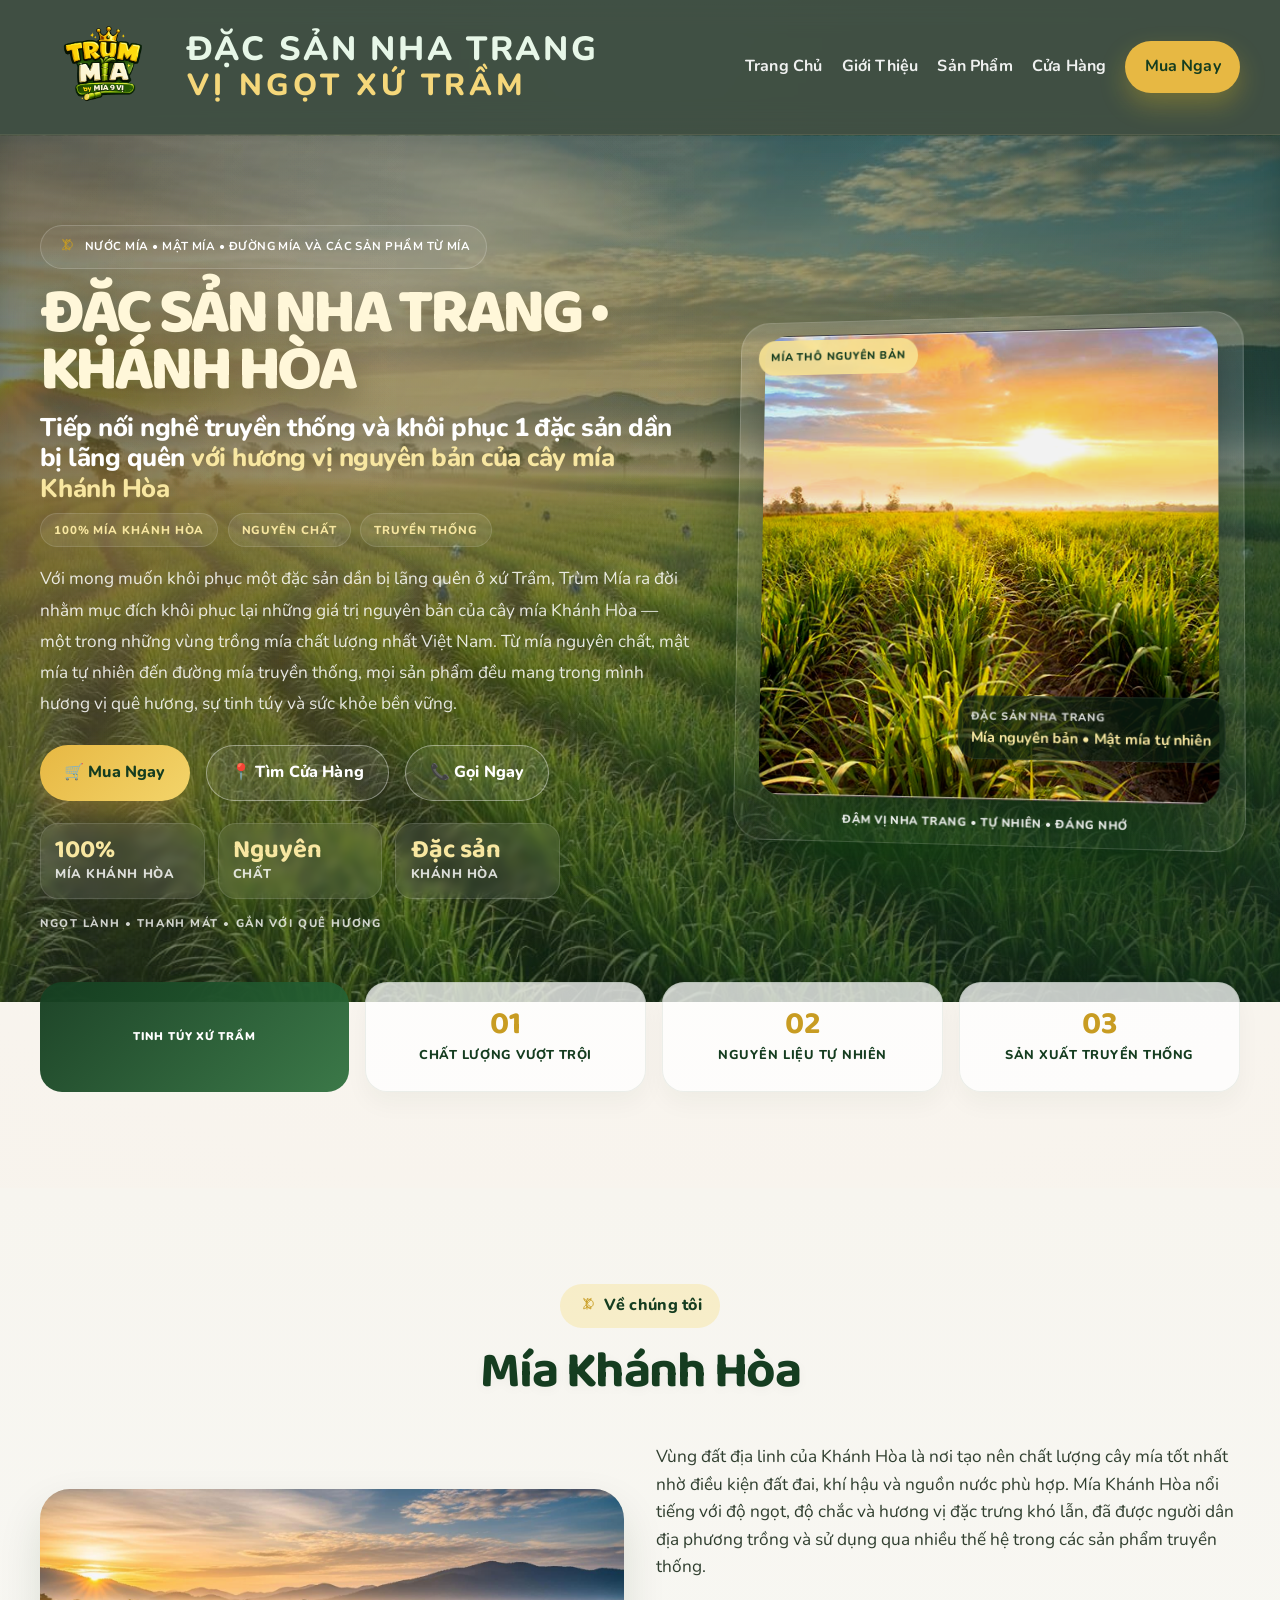
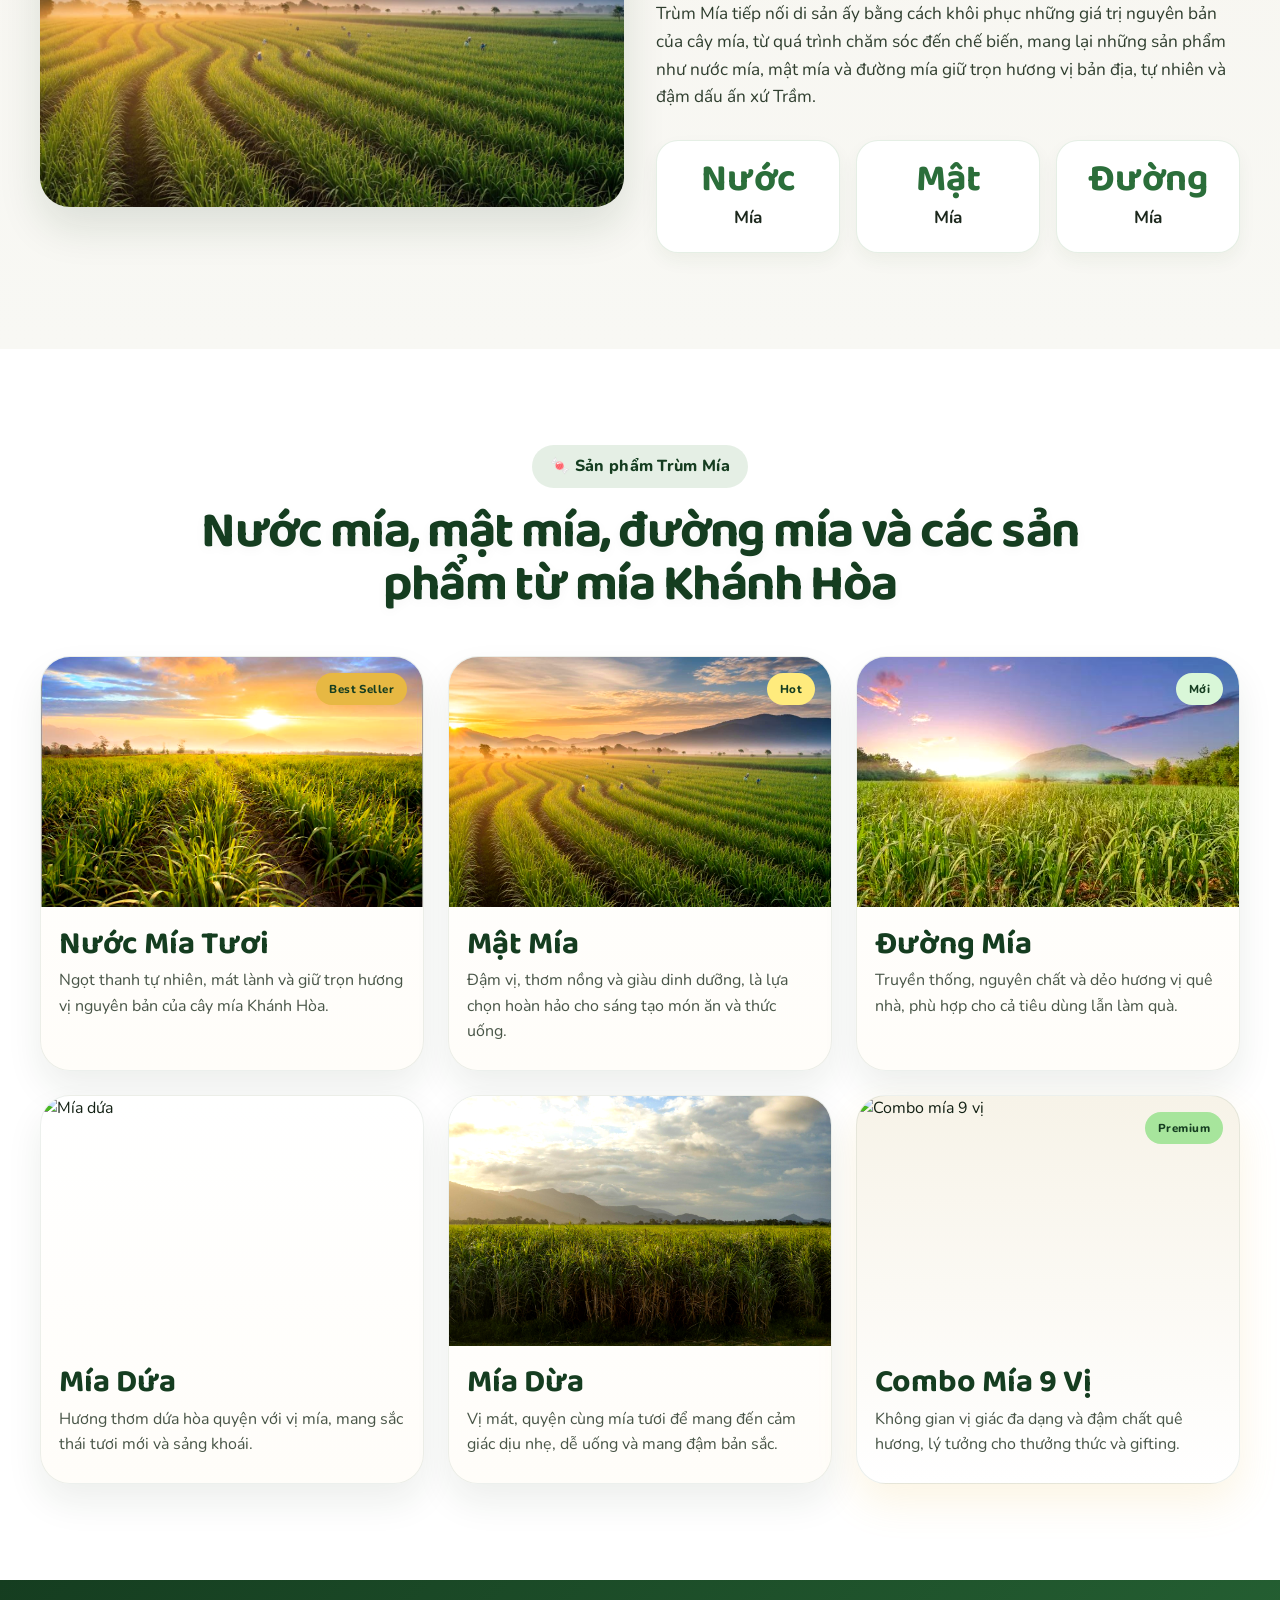
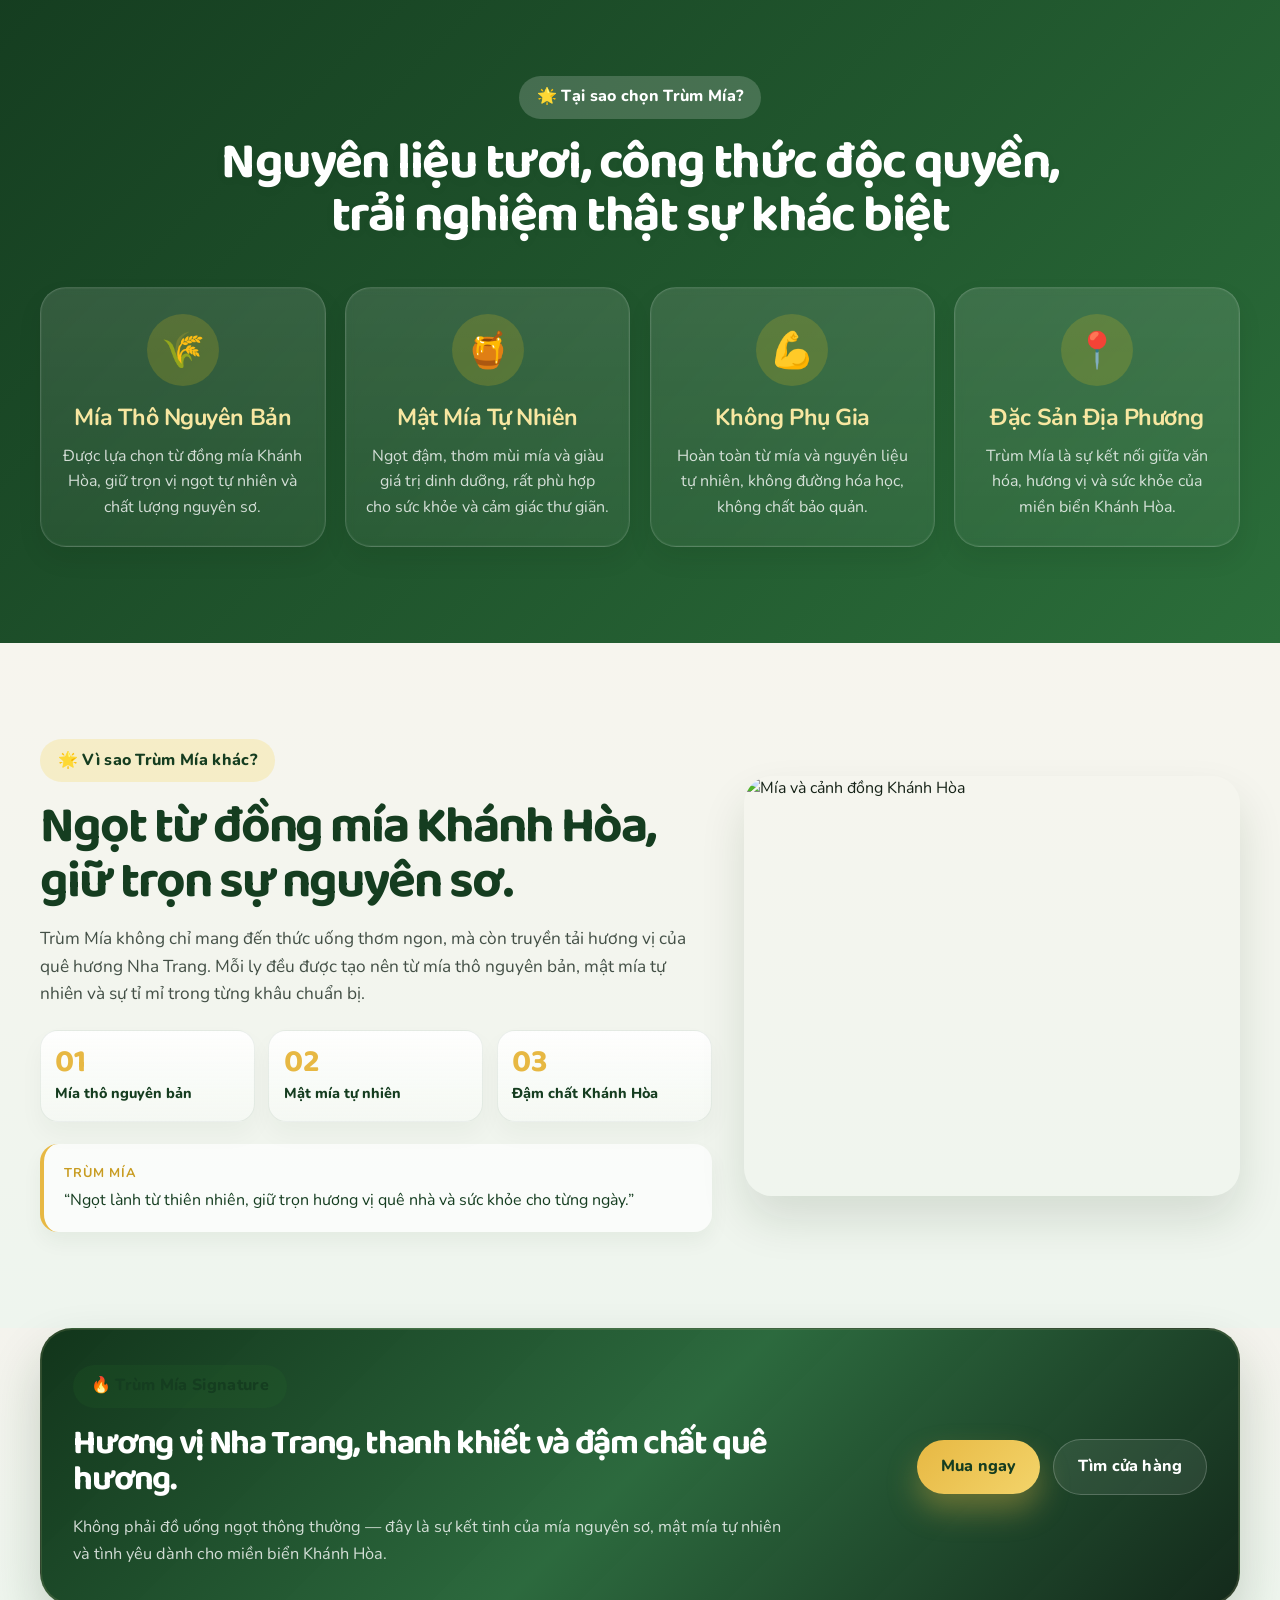
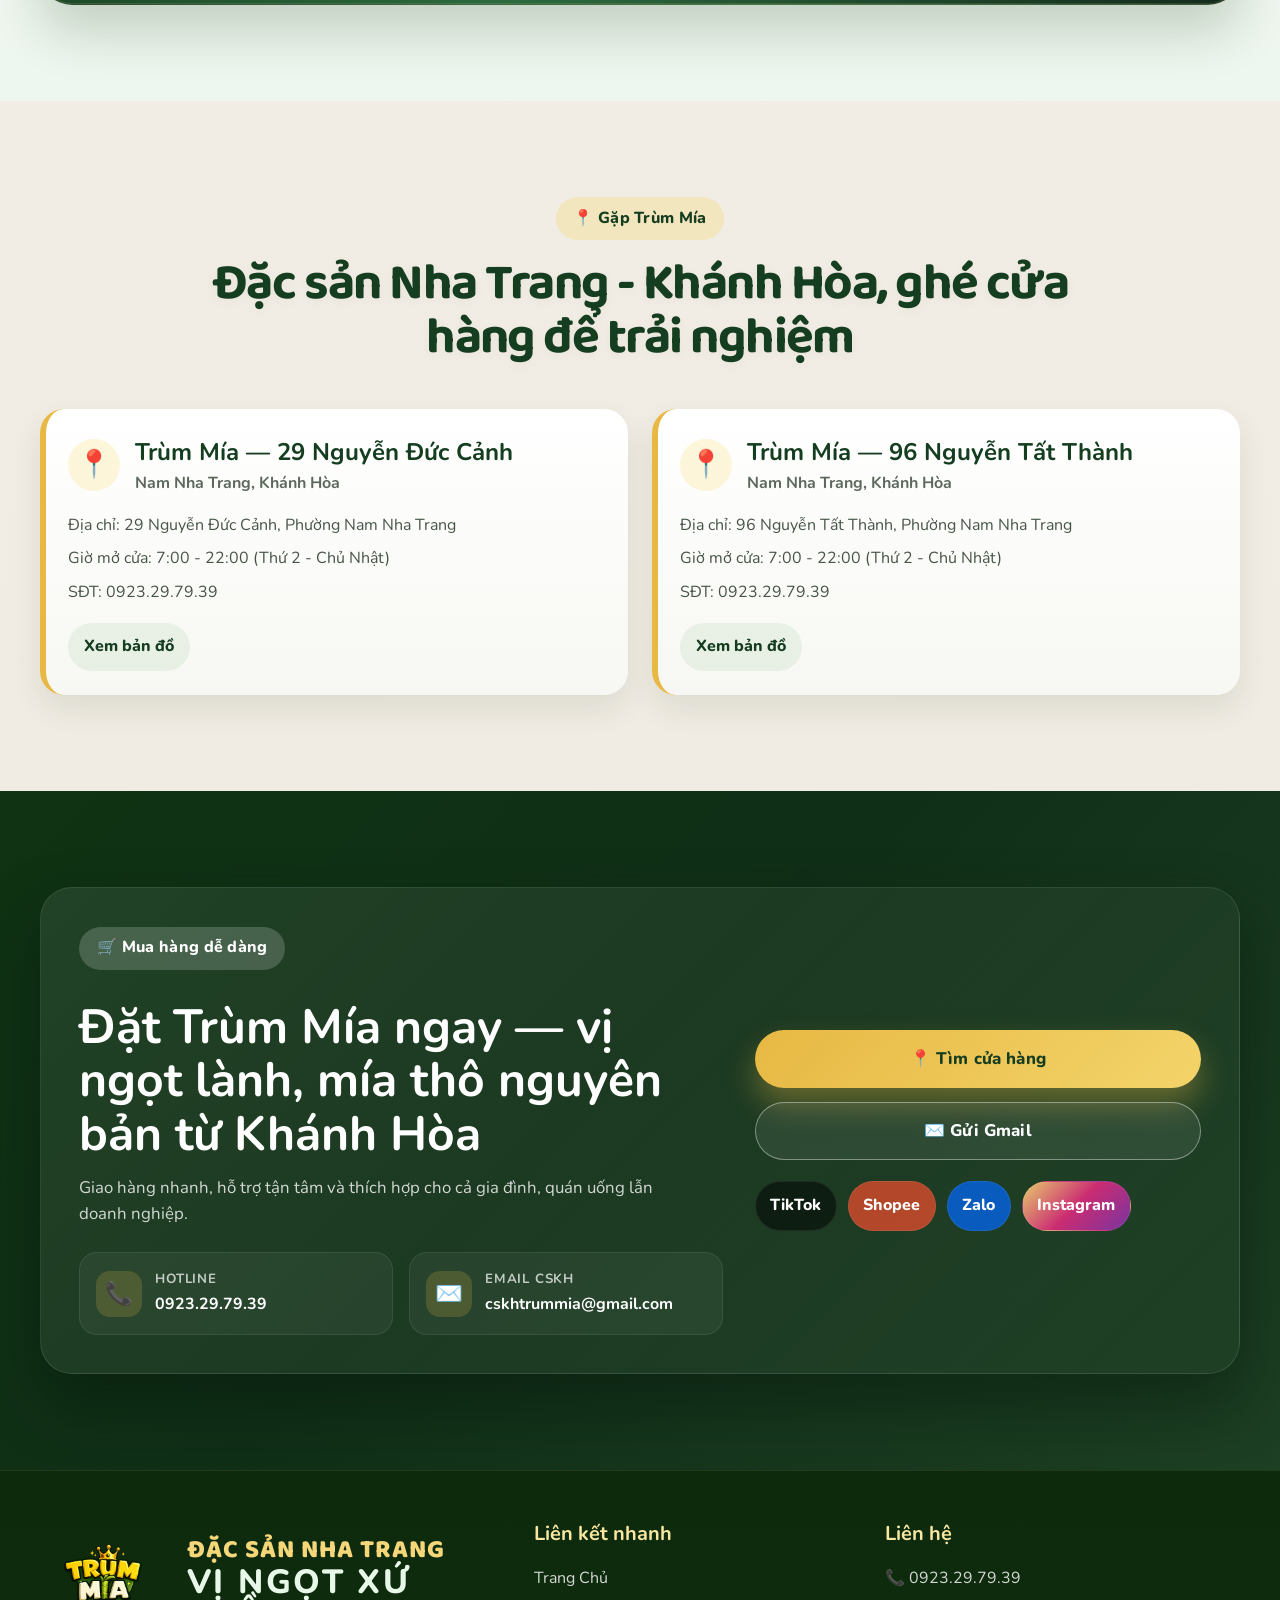
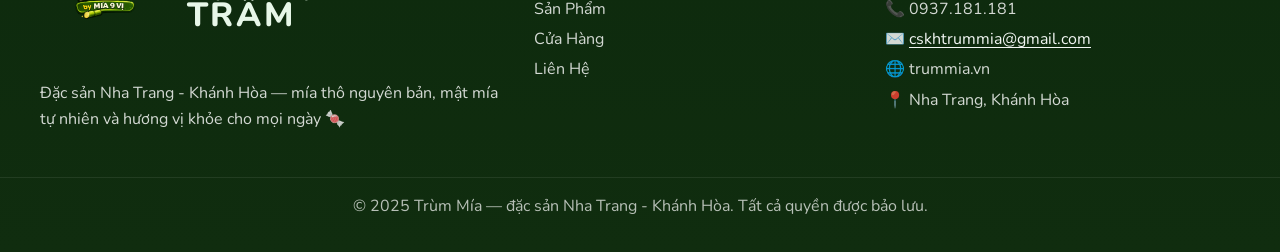
==== index.html @ 978f1e39 "Final premium polish and mobile CTA" ====
<!DOCTYPE html>
<html lang="vi">
  <head>
    <meta charset="UTF-8" />
    <meta name="viewport" content="width=device-width, initial-scale=1.0" />
    <meta
      name="description"
      content="Trùm Mía — đặc sản Nha Trang - Khánh Hòa, mía thô nguyên bản, mật mía tự nhiên và nước mía tươi 9 vị tốt cho sức khỏe."
    />
    <meta
      name="keywords"
      content="Trùm Mía, mía thô, mật mía, đặc sản Khánh Hòa, nước mía Nha Trang, mía 9 vị, trummia"
    />
    <meta property="og:title" content="Trùm Mía | Đặc sản Nha Trang - Khánh Hòa" />
    <meta
      property="og:description"
      content="Mía thô nguyên bản, mật mía tự nhiên và nước mía tươi 9 vị từ Trùm Mía — đặc sản Nha Trang - Khánh Hòa."
    />
    <meta property="og:type" content="website" />
    <meta property="og:image" content="assets/logo.png" />
    <meta property="og:url" content="https://trummia.vn" />
    <title>Trùm Mía | Đặc sản Nha Trang - Khánh Hòa</title>
    <link rel="icon" type="image/png" href="assets/logo.png" />
    <link rel="preconnect" href="https://fonts.googleapis.com" />
    <link rel="preconnect" href="https://fonts.gstatic.com" crossorigin />
    <link
      href="https://fonts.googleapis.com/css2?family=Baloo+2:wght@600;700;800&family=Nunito:wght@400;500;600;700;800&display=swap"
      rel="stylesheet"
    />
    <link rel="stylesheet" href="css/style.css" />
  </head>
  <body>
    <header class="site-header" id="header">
      <div class="container nav-wrap">
        <a href="#hero" class="brand" aria-label="Về trang chủ">
          <img src="assets/logo.png" alt="Logo" />
          <div class="brand-text">
            <small>ĐẶC SẢN NHA TRANG</small>
            <span class="brand-tagline">VỊ NGỌT XỨ TRẦM</span>
          </div>
        </a>

        <button class="menu-toggle" id="menuToggle" aria-label="Mở menu">
          <span></span>
          <span></span>
          <span></span>
        </button>

        <nav class="main-nav" id="mainNav">
          <a href="#hero">Trang Chủ</a>
          <a href="#about">Giới Thiệu</a>
          <a href="#products">Sản Phẩm</a>
          <a href="#stores">Cửa Hàng</a>
          <a href="#social" class="nav-cta">Mua Ngay</a>
        </nav>
      </div>
    </header>

    <main>
      <section class="hero" id="hero">
        <div class="hero-overlay"></div>
        <div class="container hero-inner">
          <div class="hero-copy animate-on-scroll">
            <span class="eyebrow">
              <span class="eyebrow-icon" aria-hidden="true">
                <svg viewBox="0 0 64 64" xmlns="http://www.w3.org/2000/svg">
                  <path d="M31 10c0 0-4 10-4 16 0 7 3 12 11 12 7 0 13-5 13-12 0-9-7-16-20-16Z" fill="none" stroke="currentColor" stroke-width="3" stroke-linecap="round" stroke-linejoin="round"/>
                  <path d="M31 18 19 8c2 8 7 12 12 16" fill="none" stroke="currentColor" stroke-width="3" stroke-linecap="round"/>
                  <path d="M31 18 44 8c-2 8-7 12-13 16" fill="none" stroke="currentColor" stroke-width="3" stroke-linecap="round"/>
                  <path d="M30 18v26" fill="none" stroke="currentColor" stroke-width="3" stroke-linecap="round"/>
                  <path d="M27 30c-5 2-8 7-8 13 5-1 10-4 13-8" fill="none" stroke="currentColor" stroke-width="3" stroke-linecap="round"/>
                  <path d="M35 30c5 2 8 7 8 13-5-1-10-4-13-8" fill="none" stroke="currentColor" stroke-width="3" stroke-linecap="round"/>
                </svg>
              </span>
              NƯỚC MÍA • MẬT MÍA • ĐƯỜNG MÍA VÀ CÁC SẢN PHẨM TỪ MÍA
            </span>
            <h1>ĐẶC SẢN NHA TRANG • KHÁNH HÒA</h1>
            <p class="tagline">Tiếp nối nghề truyền thống và khôi phục 1 đặc sản dần bị lãng quên <span>với hương vị nguyên bản của cây mía Khánh Hòa</span></p>
            <div class="hero-badges" aria-label="Những giá trị thương hiệu Trùm Mía">
              <span>100% MÍA KHÁNH HÒA</span>
              <span>NGUYÊN CHẤT</span>
              <span>TRUYỀN THỐNG</span>
            </div>
            <p class="description">
              Với mong muốn khôi phục một đặc sản dần bị lãng quên ở xứ Trầm, Trùm Mía ra đời nhằm mục đích khôi phục lại những giá trị nguyên bản của cây mía Khánh Hòa — một trong những vùng trồng mía chất lượng nhất Việt Nam. Từ mía nguyên chất, mật mía tự nhiên đến đường mía truyền thống, mọi sản phẩm đều mang trong mình hương vị quê hương, sự tinh túy và sức khỏe bền vững.
            </p>
            <div class="hero-actions">
              <a href="#social" class="btn btn-primary">🛒 Mua Ngay</a>
              <a href="#stores" class="btn btn-secondary">📍 Tìm Cửa Hàng</a>
              <a href="#social" class="btn btn-secondary">📞 Gọi Ngay</a>
            </div>

            <div class="hero-trust" aria-label="Các giá trị thương hiệu Trùm Mía">
              <div class="trust-item">
                <strong>100%</strong>
                <span>Mía khánh hòa</span>
              </div>
              <div class="trust-item">
                <strong>Nguyên</strong>
                <span>Chất</span>
              </div>
              <div class="trust-item">
                <strong>Đặc sản</strong>
                <span>Khánh Hòa</span>
              </div>
            </div>
            <div class="hero-microcopy">Ngọt lành • Thanh mát • Gắn với quê hương</div>
          </div>

          <div class="hero-visual animate-on-scroll">
            <div class="bottle-card">
              <span class="image-badge">Mía thô nguyên bản</span>
              <img
                src="assets/products/mia-nguyen-ban.jpg"
                alt="Cánh đồng mía Trùm Mía lúc bình minh"
              />
              <div class="floating-note">
                <span>Đặc sản Nha Trang</span>
                <strong>Mía nguyên bản • Mật mía tự nhiên</strong>
              </div>
              <div class="image-caption">Đậm vị Nha Trang • Tự nhiên • Đáng nhớ</div>
            </div>
          </div>
        </div>
      </section>

      <section class="section premium-strip" aria-label="Tính năng thương hiệu Trùm Mía">
        <div class="container premium-strip-grid animate-on-scroll">
          <div class="premium-badge">Tinh Túy Xứ Trầm</div>
          <div class="premium-item">
            <strong>01</strong>
            <span>Chất lượng vượt trội</span>
          </div>
          <div class="premium-item">
            <strong>02</strong>
            <span>Nguyên liệu tự nhiên</span>
          </div>
          <div class="premium-item">
            <strong>03</strong>
            <span>Sản xuất truyền thống</span>
          </div>
        </div>
      </section>

      <section class="section about" id="about">
        <div class="container">
          <div class="section-heading center animate-on-scroll">
            <span class="section-tag">
              <span class="eyebrow-icon" aria-hidden="true">
                <svg viewBox="0 0 64 64" xmlns="http://www.w3.org/2000/svg">
                  <path d="M31 10c0 0-4 10-4 16 0 7 3 12 11 12 7 0 13-5 13-12 0-9-7-16-20-16Z" fill="none" stroke="currentColor" stroke-width="3" stroke-linecap="round" stroke-linejoin="round"/>
                  <path d="M31 18 19 8c2 8 7 12 12 16" fill="none" stroke="currentColor" stroke-width="3" stroke-linecap="round"/>
                  <path d="M31 18 44 8c-2 8-7 12-13 16" fill="none" stroke="currentColor" stroke-width="3" stroke-linecap="round"/>
                  <path d="M30 18v26" fill="none" stroke="currentColor" stroke-width="3" stroke-linecap="round"/>
                  <path d="M27 30c-5 2-8 7-8 13 5-1 10-4 13-8" fill="none" stroke="currentColor" stroke-width="3" stroke-linecap="round"/>
                  <path d="M35 30c5 2 8 7 8 13-5-1-10-4-13-8" fill="none" stroke="currentColor" stroke-width="3" stroke-linecap="round"/>
                </svg>
              </span>
              Về chúng tôi
            </span>
            <h2>Mía Khánh Hòa</h2>
          </div>

          <div class="about-grid">
            <div class="about-media animate-on-scroll">
              <img
                src="assets/hero/hero-bg.jpg"
                alt="Cánh đồng mía xanh của Trùm Mía"
              />
            </div>

            <div class="about-content animate-on-scroll">
              <p>
                Vùng đất địa linh của Khánh Hòa là nơi tạo nên chất lượng cây mía tốt nhất nhờ điều kiện đất đai, khí hậu và nguồn nước phù hợp. Mía Khánh Hòa nổi tiếng với độ ngọt, độ chắc và hương vị đặc trưng khó lẫn, đã được người dân địa phương trồng và sử dụng qua nhiều thế hệ trong các sản phẩm truyền thống.
              </p>
              <p>
                Trùm Mía tiếp nối di sản ấy bằng cách khôi phục những giá trị nguyên bản của cây mía, từ quá trình chăm sóc đến chế biến, mang lại những sản phẩm như nước mía, mật mía và đường mía giữ trọn hương vị bản địa, tự nhiên và đậm dấu ấn xứ Trầm.
              </p>

              <div class="stats-grid">
                <div class="stat-box">
                  <strong>Nước</strong>
                  <span>Mía</span>
                </div>
                <div class="stat-box">
                  <strong>Mật</strong>
                  <span>Mía</span>
                </div>
                <div class="stat-box">
                  <strong>Đường</strong>
                  <span>Mía</span>
                </div>
              </div>
            </div>
          </div>
        </div>
      </section>

      <section class="section products" id="products">
        <div class="container">
          <div class="section-heading center animate-on-scroll">
            <span class="section-tag green">🍬 Sản phẩm Trùm Mía</span>
            <h2>Nước mía, mật mía, đường mía và các sản phẩm từ mía Khánh Hòa</h2>
          </div>

          <div class="product-grid">
            <article class="product-card animate-on-scroll">
              <span class="badge badge-gold">Best Seller</span>
              <img src="assets/products/mia-nguyen-ban.jpg" alt="Nước mía tươi" />
              <div class="product-body">
                <h3>Nước Mía Tươi</h3>
                <p>Ngọt thanh tự nhiên, mát lành và giữ trọn hương vị nguyên bản của cây mía Khánh Hòa.</p>
              </div>
            </article>

            <article class="product-card animate-on-scroll">
              <span class="badge badge-accent">Hot</span>
              <img src="assets/products/mat-mia.jpg" alt="Mật mía" />
              <div class="product-body">
                <h3>Mật Mía</h3>
                <p>Đậm vị, thơm nồng và giàu dinh dưỡng, là lựa chọn hoàn hảo cho sáng tạo món ăn và thức uống.</p>
              </div>
            </article>

            <article class="product-card animate-on-scroll">
              <span class="badge badge-soft">Mới</span>
              <img src="assets/products/mia-tac.jpg" alt="Đường mía" />
              <div class="product-body">
                <h3>Đường Mía</h3>
                <p>Truyền thống, nguyên chất và dẻo hương vị quê nhà, phù hợp cho cả tiêu dùng lẫn làm quà.</p>
              </div>
            </article>

            <article class="product-card animate-on-scroll">
              <img src="../../Hình%20Ảnh/_YafnC9ZiH3b72IW1gkIXkUNNplyqPQNqn3FDnnRqtRTLzpQ1ucn-qBhgDw5_CJ7ZDyTaFGKNX5HTKEvZd89FprPpCB7RXBDsv3Stt1cngs2tIXczcv8XFVtO3-mcoRN5SMflJYxLXVBrgES-OD3wpjkZUaqJhhQfx850rgRP4qg8hGHX8ZIZentgLgJ4sqm.jpg" alt="Mía dứa" />
              <div class="product-body">
                <h3>Mía Dứa</h3>
                <p>Hương thơm dứa hòa quyện với vị mía, mang sắc thái tươi mới và sảng khoái.</p>
              </div>
            </article>

            <article class="product-card animate-on-scroll">
              <img src="assets/products/mia-dua.jpg" alt="Mía dừa" />
              <div class="product-body">
                <h3>Mía Dừa</h3>
                <p>Vị mát, quyện cùng mía tươi để mang đến cảm giác dịu nhẹ, dễ uống và mang đậm bản sắc.</p>
              </div>
            </article>

            <article class="product-card premium animate-on-scroll">
              <span class="badge badge-premium">Premium</span>
              <img src="../../Hình%20Ảnh/wTs_JzbEuMiBzlJ3va0wx457WSNlq9mEcPUIVLlUNj6p7cuUFZP8Kb66TFa9iWfkSXhwSZLqRFyNLaOXyI_MOr_yk4g3lJ2sFeSdqH1uLjNnX7CJxFgMziMiAQviR4yR0d3V-V75uIiJsbuM4DUbscv2uPftWSLLW7RaH3EFR9nI4h3Wx8QcX8_Wao-DbLQB.jpg" alt="Combo mía 9 vị" />
              <div class="product-body">
                <h3>Combo Mía 9 Vị</h3>
                <p>Không gian vị giác đa dạng và đậm chất quê hương, lý tưởng cho thưởng thức và gifting.</p>
              </div>
            </article>
          </div>
        </div>
      </section>

      <section class="section why-us">
        <div class="container">
          <div class="section-heading center animate-on-scroll">
            <span class="section-tag light">🌟 Tại sao chọn Trùm Mía?</span>
            <h2>Nguyên liệu tươi, công thức độc quyền, trải nghiệm thật sự khác biệt</h2>
          </div>

          <div class="feature-grid">
            <div class="feature-card animate-on-scroll">
              <div class="feature-icon">🌾</div>
              <h3>Mía Thô Nguyên Bản</h3>
              <p>Được lựa chọn từ đồng mía Khánh Hòa, giữ trọn vị ngọt tự nhiên và chất lượng nguyên sơ.</p>
            </div>

            <div class="feature-card animate-on-scroll">
              <div class="feature-icon">🍯</div>
              <h3>Mật Mía Tự Nhiên</h3>
              <p>Ngọt đậm, thơm mùi mía và giàu giá trị dinh dưỡng, rất phù hợp cho sức khỏe và cảm giác thư giãn.</p>
            </div>

            <div class="feature-card animate-on-scroll">
              <div class="feature-icon">💪</div>
              <h3>Không Phụ Gia</h3>
              <p>Hoàn toàn từ mía và nguyên liệu tự nhiên, không đường hóa học, không chất bảo quản.</p>
            </div>

            <div class="feature-card animate-on-scroll">
              <div class="feature-icon">📍</div>
              <h3>Đặc Sản Địa Phương</h3>
              <p>Trùm Mía là sự kết nối giữa văn hóa, hương vị và sức khỏe của miền biển Khánh Hòa.</p>
            </div>
          </div>
        </div>
      </section>

      <section class="section brand-story">
        <div class="container story-layout">
          <div class="story-copy animate-on-scroll">
            <span class="section-tag">🌟 Vì sao Trùm Mía khác?</span>
            <h2>Ngọt từ đồng mía Khánh Hòa, giữ trọn sự nguyên sơ.</h2>
            <p>
              Trùm Mía không chỉ mang đến thức uống thơm ngon, mà còn truyền tải hương vị của quê hương Nha Trang.
              Mỗi ly đều được tạo nên từ mía thô nguyên bản, mật mía tự nhiên và sự tỉ mỉ trong từng khâu chuẩn bị.
            </p>
            <div class="story-points">
              <div class="story-pill">
                <strong>01</strong>
                <span>Mía thô nguyên bản</span>
              </div>
              <div class="story-pill">
                <strong>02</strong>
                <span>Mật mía tự nhiên</span>
              </div>
              <div class="story-pill">
                <strong>03</strong>
                <span>Đậm chất Khánh Hòa</span>
              </div>
            </div>

            <div class="story-quote">
              <strong>Trùm Mía</strong>
              “Ngọt lành từ thiên nhiên, giữ trọn hương vị quê nhà và sức khỏe cho từng ngày.”
            </div>
          </div>

          <div class="story-visual animate-on-scroll">
            <img src="../../Hình%20Ảnh/D9GgvOsBLsJN858OB41NVappqDcx5KFW7n9OgRJ2zPCDJ98b8OWwjh6ZVMm9yuSYBuPvreW5-x0CszhlCAlGRhvxZvpIsSQ4w6RMMLNx4dChH2T2XeEW2ONdvf8CeR4IbUPRD362qOlVAJ-YxC-zQrwP4jVrqCibIGPOQy0Xh6pZukO4DO1FoZfjfSV1Cm4Z.jpg" alt="Mía và cảnh đồng Khánh Hòa" />
          </div>
        </div>
      </section>

      <section class="section brand-banner">
        <div class="container banner-shell animate-on-scroll">
          <div class="banner-copy">
            <span class="section-tag green">🔥 Trùm Mía Signature</span>
            <h2>Hương vị Nha Trang, thanh khiết và đậm chất quê hương.</h2>
            <p>Không phải đồ uống ngọt thông thường — đây là sự kết tinh của mía nguyên sơ, mật mía tự nhiên và tình yêu dành cho miền biển Khánh Hòa.</p>
          </div>
          <div class="banner-actions">
            <a href="#social" class="btn btn-primary">Mua ngay</a>
            <a href="#stores" class="btn btn-secondary dark">Tìm cửa hàng</a>
          </div>
        </div>
      </section>

      <section class="section stores" id="stores">
        <div class="container">
          <div class="section-heading center animate-on-scroll">
            <span class="section-tag">📍 Gặp Trùm Mía</span>
            <h2>Đặc sản Nha Trang - Khánh Hòa, ghé cửa hàng để trải nghiệm</h2>
          </div>

          <div class="store-grid">
            <article class="store-card animate-on-scroll">
              <div class="store-header">
                <div class="store-icon">📍</div>
                <div>
                  <h3>Trùm Mía — 29 Nguyễn Đức Cảnh</h3>
                  <span>Nam Nha Trang, Khánh Hòa</span>
                </div>
              </div>
              <ul>
                <li>Địa chỉ: 29 Nguyễn Đức Cảnh, Phường Nam Nha Trang</li>
                <li>Giờ mở cửa: 7:00 - 22:00 (Thứ 2 - Chủ Nhật)</li>
                <li>SĐT: 0923.29.79.39</li>
              </ul>
              <a href="https://maps.google.com/?q=29+Nguyễn+Đức+Cảnh,+Nam+Nha+Trang,+Khánh+Hòa" target="_blank" rel="noreferrer">Xem bản đồ</a>
            </article>

            <article class="store-card animate-on-scroll">
              <div class="store-header">
                <div class="store-icon">📍</div>
                <div>
                  <h3>Trùm Mía — 96 Nguyễn Tất Thành</h3>
                  <span>Nam Nha Trang, Khánh Hòa</span>
                </div>
              </div>
              <ul>
                <li>Địa chỉ: 96 Nguyễn Tất Thành, Phường Nam Nha Trang</li>
                <li>Giờ mở cửa: 7:00 - 22:00 (Thứ 2 - Chủ Nhật)</li>
                <li>SĐT: 0923.29.79.39</li>
              </ul>
              <a href="https://maps.google.com/?q=96+Nguyễn+Tất+Thành,+Nam+Nha+Trang,+Khánh+Hòa" target="_blank" rel="noreferrer">Xem bản đồ</a>
            </article>
          </div>
        </div>
      </section>

      <section class="section social" id="social">
        <div class="container">
          <div class="contact-panel animate-on-scroll">
            <div class="contact-panel-copy">
              <span class="section-tag light">🛒 Mua hàng dễ dàng</span>
              <h2>Đặt Trùm Mía ngay — vị ngọt lành, mía thô nguyên bản từ Khánh Hòa</h2>
              <p>
                Giao hàng nhanh, hỗ trợ tận tâm và thích hợp cho cả gia đình, quán uống lẫn doanh nghiệp.
              </p>

              <div class="contact-info-row">
                <div class="contact-chip">
                  <span>📞</span>
                  <div>
                    <strong>Hotline</strong>
                    <a href="tel:+84923297939">0923.29.79.39</a>
                  </div>
                </div>

                <div class="contact-chip">
                  <span>✉️</span>
                  <div>
                    <strong>Email CSKH</strong>
                    <a href="mailto:cskhtrummia@gmail.com">cskhtrummia@gmail.com</a>
                  </div>
                </div>
              </div>
            </div>

            <div class="contact-panel-actions">
              <a href="#stores" class="btn btn-primary btn-large">📍 Tìm cửa hàng</a>
              <a href="mailto:cskhtrummia@gmail.com" class="btn btn-secondary btn-large">✉️ Gửi Gmail</a>

              <div class="mini-social-row">
                <a href="https://www.tiktok.com/@trummia" target="_blank" rel="noreferrer" class="mini-social" data-brand="tiktok">TikTok</a>
                <a href="https://shopee.vn/trummia" target="_blank" rel="noreferrer" class="mini-social" data-brand="shopee">Shopee</a>
                <a href="https://zalo.me/0923297939" target="_blank" rel="noreferrer" class="mini-social" data-brand="zalo">Zalo</a>
                <a href="https://instagram.com/trummia.vn" target="_blank" rel="noreferrer" class="mini-social" data-brand="instagram">Instagram</a>
              </div>
            </div>
          </div>
        </div>
      </section>
    </main>

    <footer class="site-footer">
      <div class="container footer-grid">
        <div>
          <div class="brand footer-brand">
            <img src="assets/logo.png" alt="Logo" />
            <div class="brand-text">
              <span class="brand-name">ĐẶC SẢN NHA TRANG</span>
              <small>VỊ NGỌT XỨ TRẦM</small>
            </div>
          </div>
          <p>Đặc sản Nha Trang - Khánh Hòa — mía thô nguyên bản, mật mía tự nhiên và hương vị khỏe cho mọi ngày 🍬</p>
        </div>

        <div>
          <h3>Liên kết nhanh</h3>
          <ul class="footer-links">
            <li><a href="#hero">Trang Chủ</a></li>
            <li><a href="#products">Sản Phẩm</a></li>
            <li><a href="#stores">Cửa Hàng</a></li>
            <li><a href="#social">Liên Hệ</a></li>
          </ul>
        </div>

        <div>
          <h3>Liên hệ</h3>
          <ul class="footer-contact">
            <li>📞 0923.29.79.39</li>
            <li>📞 0937.181.181</li>
            <li>✉️ <a href="mailto:cskhtrummia@gmail.com">cskhtrummia@gmail.com</a></li>
            <li>🌐 trummia.vn</li>
            <li>📍 Nha Trang, Khánh Hòa</li>
          </ul>
        </div>
      </div>

      <div class="footer-bottom">© 2025 Trùm Mía — đặc sản Nha Trang - Khánh Hòa. Tất cả quyền được bảo lưu.</div>
    </footer>

    <div class="mobile-cta-bar" aria-label="Liên hệ nhanh">
      <a href="tel:+84923297939" class="mobile-cta primary">Gọi ngay</a>
      <a href="https://zalo.me/0923297939" target="_blank" rel="noreferrer" class="mobile-cta secondary">Zalo</a>
    </div>

    <script src="js/main.js"></script>
  </body>
</html>
---- css/style.css ----
:root {
  --green-dark: #153d20;
  --green-main: #2b6e3a;
  --green-soft: #edf7ee;
  --green-mist: #f4f8f3;
  --gold: #e7b843;
  --gold-strong: #c89c22;
  --gold-light: #f8e7a1;
  --cream: #f7f2ea;
  --shell: #f3eee7;
  --white: #ffffff;
  --text-dark: #1c271d;
  --shadow-soft: 0 20px 44px rgba(18, 53, 20, 0.12);
  --shadow-card: 0 14px 30px rgba(18, 53, 20, 0.09);
  --container: min(1200px, calc(100% - 2rem));
}

* {
  box-sizing: border-box;
}

html {
  scroll-behavior: smooth;
}

body {
  margin: 0;
  font-family: 'Nunito', sans-serif;
  background: radial-gradient(circle at top, #fbf8f3 0%, #f5f0e8 36%, #efeae1 100%);
  color: var(--text-dark);
  line-height: 1.6;
}

a {
  color: inherit;
  text-decoration: none;
}

img {
  display: block;
  max-width: 100%;
}

.container {
  width: var(--container);
  margin: 0 auto;
}

.section {
  padding: 96px 0;
}

.section-heading {
  margin-bottom: 44px;
}

.section-heading.center {
  text-align: center;
}

.section-tag {
  display: inline-flex;
  align-items: center;
  justify-content: center;
  gap: 0.45rem;
  padding: 0.55rem 1.1rem;
  border-radius: 999px;
  background: rgba(245, 197, 24, 0.18);
  color: var(--green-dark);
  font-weight: 800;
  letter-spacing: 0.02em;
  margin-bottom: 18px;
}

.section-tag.green {
  background: rgba(45, 122, 45, 0.12);
}

.eyebrow-icon {
  display: inline-flex;
  align-items: center;
  justify-content: center;
  width: 1.2rem;
  height: 1.2rem;
  color: var(--gold-strong);
}

.eyebrow-icon svg {
  width: 100%;
  height: 100%;
  display: block;
}

.section-tag.light {
  background: rgba(255, 255, 255, 0.18);
  color: #fff;
}

.section-heading h2 {
  margin: 0 auto;
  max-width: 900px;
  font-family: 'Baloo 2', cursive;
  color: var(--green-dark);
  font-size: clamp(2.3rem, 4vw, 4rem);
  line-height: 1.04;
  letter-spacing: -0.03em;
  text-shadow: 0 3px 12px rgba(21, 61, 32, 0.04);
}

.light-heading h2 {
  color: var(--white);
}

.site-header {
  position: sticky;
  top: 0;
  z-index: 50;
  background: rgba(12, 32, 18, 0.78);
  backdrop-filter: blur(14px);
  border-bottom: 1px solid rgba(247, 224, 156, 0.1);
  transition: box-shadow 0.25s ease, background 0.25s ease;
}

.site-header.shadowed {
  box-shadow: 0 12px 36px rgba(11, 32, 14, 0.22);
  background: rgba(18, 53, 28, 0.98);
}

.nav-wrap {
  display: flex;
  align-items: center;
  justify-content: space-between;
  min-height: 82px;
  gap: 1rem;
}

.brand {
  display: inline-flex;
  align-items: center;
  gap: 0.8rem;
  flex-shrink: 0;
}

.brand img {
  width: 134px;
  height: 134px;
  object-fit: contain;
  transform: scale(1.2);
  transform-origin: center;
}

.brand-text {
  display: flex;
  flex-direction: column;
  line-height: 1;
  gap: 0.18rem;
}

.brand-name {
  font-family: 'Baloo 2', cursive;
  font-size: clamp(1.2rem, 2vw, 1.9rem);
  font-weight: 800;
  letter-spacing: 0.04em;
  color: #f5d77a;
  text-transform: uppercase;
}

.brand-text small,
.brand-tagline {
  color: #e7f7e8;
  font-size: 2.1rem;
  font-weight: 800;
  letter-spacing: 0.08em;
  text-transform: uppercase;
}

.brand-tagline {
  color: #f5d77a;
  letter-spacing: 0.14em;
  font-size: 1.9rem;
  line-height: 1.06;
}

.main-nav {
  display: flex;
  align-items: center;
  gap: 1.2rem;
  font-weight: 700;
  color: rgba(255, 255, 255, 0.92);
}

.main-nav a {
  position: relative;
  padding: 0.35rem 0;
  letter-spacing: 0.01em;
}

.main-nav a::after {
  content: "";
  position: absolute;
  left: 0;
  bottom: -0.25rem;
  width: 100%;
  height: 2px;
  border-radius: 99px;
  background: var(--gold);
  transform: scaleX(0);
  transform-origin: left center;
  transition: transform 0.25s ease;
}

.main-nav a:hover::after,
.main-nav a:focus-visible::after,
.main-nav a.active::after {
  transform: scaleX(1);
}

.nav-cta {
  background: var(--gold);
  color: var(--green-dark);
  padding: 0.8rem 1.2rem !important;
  border-radius: 999px;
  box-shadow: 0 12px 26px rgba(245, 197, 24, 0.28);
}

.nav-cta::after {
  display: none !important;
}

.menu-toggle {
  display: none;
  width: 48px;
  height: 48px;
  border: 1px solid rgba(255, 255, 255, 0.2);
  background: rgba(255, 255, 255, 0.04);
  border-radius: 12px;
  padding: 0.6rem;
  cursor: pointer;
}

.menu-toggle span {
  display: block;
  width: 100%;
  height: 2px;
  background: var(--white);
  margin: 6px 0;
  border-radius: 99px;
}

.hero {
  position: relative;
  overflow: hidden;
  min-height: 820px;
  display: flex;
  align-items: center;
  background-image:
    linear-gradient(120deg, rgba(7, 22, 13, 0.58), rgba(25, 72, 33, 0.42), rgba(17, 48, 26, 0.68)),
    url('../assets/hero/hero-bg.jpg');
  background-size: cover;
  background-position: center center;
  box-shadow: inset 0 -18px 28px rgba(9, 26, 16, 0.22);
}

.hero-overlay {
  position: absolute;
  inset: 0;
  background: radial-gradient(circle at 30% 20%, rgba(255,255,255,0.22), transparent 28%);
}

.hero-inner {
  position: relative;
  z-index: 1;
  display: grid;
  grid-template-columns: 1.12fr 0.88fr;
  align-items: center;
  gap: 2.4rem;
  padding: 90px 0 70px;
}

.hero-copy {
  color: var(--white);
  max-width: 660px;
}

.hero-microcopy {
  margin-top: 1rem;
  color: rgba(255,255,255,0.78);
  letter-spacing: 0.14em;
  text-transform: uppercase;
  font-size: 0.7rem;
  font-weight: 800;
}

.eyebrow {
  display: inline-flex;
  align-items: center;
  gap: 0.55rem;
  padding: 0.7rem 1rem;
  border: 1px solid rgba(255, 255, 255, 0.18);
  background: rgba(255, 255, 255, 0.06);
  border-radius: 999px;
  font-weight: 700;
  margin-bottom: 1rem;
  letter-spacing: 0.04em;
  text-transform: uppercase;
  font-size: 0.72rem;
  line-height: 1.2;
}

.hero-copy h1 {
  margin: 0;
  font-family: 'Baloo 2', cursive;
  font-size: clamp(3.2rem, 5vw, 5.8rem);
  line-height: 0.9;
  letter-spacing: -0.06em;
  color: #fff7d9;
  text-shadow: 0 14px 32px rgba(0, 0, 0, 0.28);
  font-weight: 800;
}

.tagline {
  margin: 0.8rem 0 0.5rem;
  font-size: clamp(1.48rem, 2vw, 2.3rem);
  font-weight: 800;
  letter-spacing: -0.02em;
  max-width: 650px;
  line-height: 1.2;
}

.tagline span {
  color: var(--gold-light);
}

.hero-badges {
  display: flex;
  flex-wrap: wrap;
  gap: 0.6rem;
  margin: 0.2rem 0 1rem;
}

.hero-badges span {
  display: inline-flex;
  align-items: center;
  justify-content: center;
  padding: 0.45rem 0.8rem;
  border-radius: 999px;
  background: rgba(255,255,255,0.08);
  border: 1px solid rgba(255,255,255,0.12);
  color: var(--gold-light);
  font-size: 0.72rem;
  font-weight: 800;
  letter-spacing: 0.08em;
  text-transform: uppercase;
}

.description {
  max-width: 650px;
  color: rgba(255, 255, 255, 0.86);
  font-size: 1.08rem;
  margin: 0 0 1.6rem;
  line-height: 1.8;
}

.hero-actions {
  display: flex;
  flex-wrap: wrap;
  gap: 1rem;
  margin-bottom: 1.4rem;
}

.btn {
  display: inline-flex;
  align-items: center;
  justify-content: center;
  min-height: 54px;
  padding: 0.9rem 1.5rem;
  border-radius: 999px;
  font-weight: 800;
  letter-spacing: 0.01em;
  transition: transform 0.25s ease, box-shadow 0.25s ease;
}

.btn:hover {
  transform: translateY(-2px);
}

.btn-primary {
  background: linear-gradient(135deg, var(--gold), #f3d46a);
  color: var(--green-dark);
  box-shadow: 0 16px 30px rgba(231, 184, 67, 0.36);
}

.btn-secondary {
  background: rgba(255, 255, 255, 0.08);
  border: 1px solid rgba(255, 255, 255, 0.4);
  color: var(--white);
}

.hero-trust {
  display: grid;
  grid-template-columns: repeat(3, minmax(0, 1fr));
  gap: 0.8rem;
  max-width: 520px;
}

.trust-item {
  display: flex;
  flex-direction: column;
  gap: 0.1rem;
  padding: 0.8rem 0.9rem;
  border-radius: 18px;
  background: rgba(255, 255, 255, 0.08);
  border: 1px solid rgba(255, 255, 255, 0.12);
  backdrop-filter: blur(4px);
}

.trust-item strong {
  font-family: 'Baloo 2', cursive;
  font-size: 1.6rem;
  line-height: 1;
  color: var(--gold-light);
}

.trust-item span {
  color: rgba(255, 255, 255, 0.82);
  font-size: 0.8rem;
  font-weight: 800;
  letter-spacing: 0.04em;
  text-transform: uppercase;
}

.hero-visual {
  display: flex;
  justify-content: center;
}

.bottle-card {
  position: relative;
  width: min(100%, 520px);
  padding: 0.8rem;
  border-radius: 30px;
  background: linear-gradient(180deg, rgba(255, 255, 255, 0.12), rgba(255, 255, 255, 0.03));
  border: 1px solid rgba(255, 255, 255, 0.18);
  box-shadow: 0 28px 64px rgba(8, 34, 12, 0.45);
  transform: perspective(1200px) rotateY(-7deg) rotateX(3deg);
}

.bottle-card::before {
  content: "";
  position: absolute;
  inset: auto 12% -7% 12%;
  height: 26%;
  background: rgba(15, 62, 18, 0.46);
  filter: blur(26px);
  z-index: 0;
}

.image-badge {
  position: absolute;
  top: 18px;
  left: 18px;
  z-index: 2;
  display: inline-flex;
  align-items: center;
  justify-content: center;
  padding: 0.55rem 0.8rem;
  border-radius: 999px;
  background: rgba(248, 227, 147, 0.9);
  color: var(--green-dark);
  font-size: 0.7rem;
  font-weight: 800;
  letter-spacing: 0.08em;
  text-transform: uppercase;
  box-shadow: 0 10px 24px rgba(231, 184, 67, 0.24);
}

.floating-note {
  position: absolute;
  right: 18px;
  bottom: 84px;
  z-index: 2;
  display: flex;
  flex-direction: column;
  gap: 0.15rem;
  min-width: 190px;
  padding: 0.7rem 0.8rem;
  border-radius: 18px;
  background: rgba(11, 32, 17, 0.72);
  border: 1px solid rgba(255, 255, 255, 0.08);
  box-shadow: 0 16px 24px rgba(0, 0, 0, 0.16);
}

.floating-note span {
  color: rgba(255,255,255,0.8);
  font-size: 0.68rem;
  font-weight: 800;
  letter-spacing: 0.08em;
  text-transform: uppercase;
}

.floating-note strong {
  color: var(--gold-light);
  font-size: 0.9rem;
  line-height: 1.3;
}

.image-caption {
  position: relative;
  z-index: 2;
  margin-top: 0.8rem;
  text-align: center;
  color: rgba(255, 255, 255, 0.9);
  font-weight: 800;
  letter-spacing: 0.05em;
  text-transform: uppercase;
  font-size: 0.72rem;
}

.bottle-card img {
  position: relative;
  z-index: 1;
  width: 100%;
  max-width: 460px;
  margin: 0 auto;
  border-radius: 24px;
  object-fit: cover;
  min-height: 470px;
  filter: saturate(1.2) contrast(1.08) brightness(0.95);
  box-shadow: 0 18px 32px rgba(0, 0, 0, 0.24);
}

.premium-strip {
  padding-top: 0;
  margin-top: -20px;
}

.premium-strip-grid {
  display: grid;
  grid-template-columns: 1.1fr repeat(3, minmax(0, 1fr));
  gap: 1rem;
  align-items: stretch;
}

.premium-badge,
.premium-item {
  display: flex;
  align-items: center;
  justify-content: center;
  border-radius: 22px;
  min-height: 110px;
  padding: 1rem;
  text-align: center;
}

.premium-badge {
  padding: 1.1rem 1rem;
  background: linear-gradient(135deg, rgba(21,61,32,0.96), rgba(43,110,58,0.92));
  color: var(--white);
  font-weight: 900;
  letter-spacing: 0.08em;
  text-transform: uppercase;
  font-size: 0.7rem;
}

.premium-item {
  flex-direction: column;
  gap: 0.25rem;
  background: rgba(255, 255, 255, 0.75);
  border: 1px solid rgba(21, 61, 32, 0.08);
  box-shadow: 0 12px 24px rgba(18, 53, 20, 0.04);
}

.premium-item strong {
  font-family: 'Baloo 2', cursive;
  font-size: 2rem;
  line-height: 1;
  color: var(--gold-strong);
}

.premium-item span {
  color: var(--green-dark);
  font-weight: 800;
  font-size: 0.8rem;
  letter-spacing: 0.04em;
  text-transform: uppercase;
}

.about {
  background: linear-gradient(180deg, #f7f5ef 0%, #f8f8f4 100%);
}

.about-grid {
  display: grid;
  grid-template-columns: 1fr 1fr;
  gap: 2rem;
  align-items: center;
}

.about-media {
  background: linear-gradient(180deg, rgba(231, 184, 67, 0.12), rgba(43, 110, 58, 0.06));
  border-radius: 30px;
  overflow: hidden;
  box-shadow: var(--shadow-soft);
}

.about-media img {
  width: 100%;
  height: 100%;
  object-fit: cover;
}

.about-content {
  font-size: 1.08rem;
}

.about-content p {
  margin: 0 0 1.2rem;
  color: rgba(26, 42, 26, 0.9);
}

.stats-grid {
  display: grid;
  grid-template-columns: repeat(3, minmax(0, 1fr));
  gap: 1rem;
  margin-top: 1.8rem;
}

.stat-box {
  background: var(--white);
  border: 1px solid rgba(45, 122, 45, 0.12);
  border-radius: 22px;
  padding: 1.25rem 0.8rem;
  text-align: center;
  box-shadow: 0 8px 18px rgba(37, 76, 18, 0.05);
}

.stat-box strong {
  display: block;
  font-family: 'Baloo 2', cursive;
  font-size: clamp(2rem, 3vw, 2.7rem);
  color: var(--green-main);
  line-height: 1;
}

.stat-box span {
  display: block;
  margin-top: 0.32rem;
  font-weight: 700;
}

.products {
  background: var(--white);
}

.product-grid {
  display: grid;
  grid-template-columns: repeat(3, minmax(0, 1fr));
  gap: 1.5rem;
}

.product-card {
  position: relative;
  background: linear-gradient(180deg, #ffffff 0%, #fffdf9 100%);
  border: 1px solid rgba(21, 61, 32, 0.08);
  border-radius: 30px;
  overflow: hidden;
  box-shadow: 0 18px 36px rgba(20, 56, 24, 0.08);
  transition: transform 0.28s ease, box-shadow 0.28s ease, border-color 0.28s ease;
}

.product-card:hover {
  transform: translateY(-10px) scale(1.01);
  box-shadow: 0 30px 52px rgba(26, 74, 26, 0.16);
  border-color: rgba(231, 184, 67, 0.5);
}

.product-card.premium {
  box-shadow: 0 18px 40px rgba(231, 184, 67, 0.14);
}

.product-card .product-body {
  padding: 1.35rem 1.15rem 1.55rem;
}

.product-card img {
  width: 100%;
  height: 250px;
  object-fit: cover;
  filter: saturate(1.18) contrast(1.08);
  transition: transform 0.35s ease;
}

.product-card:hover img {
  transform: scale(1.04);
}

.product-card.premium {
  background: linear-gradient(180deg, #f7f3e8, #fff);
}

.badge {
  position: absolute;
  top: 16px;
  right: 16px;
  z-index: 1;
  display: inline-flex;
  align-items: center;
  justify-content: center;
  min-height: 32px;
  padding: 0.35rem 0.8rem;
  border-radius: 999px;
  color: var(--green-dark);
  font-size: 0.72rem;
  font-weight: 800;
  letter-spacing: 0.04em;
}

.badge-gold {
  background: var(--gold);
}

.badge-accent {
  background: #ffeb7d;
}

.badge-soft {
  background: #d9f7d8;
}

.badge-premium {
  background: #a7e59c;
}

.product-body {
  padding: 1.2rem 1.1rem 1.5rem;
}

.product-body h3 {
  margin: 0 0 0.45rem;
  font-family: 'Baloo 2', cursive;
  font-size: 2rem;
  color: var(--green-dark);
  line-height: 1;
}

.product-body p {
  margin: 0;
  color: rgba(26, 42, 26, 0.8);
}

.brand-story {
  background: linear-gradient(180deg, #f7f5ee 0%, #eef5ee 100%);
}

.story-layout {
  display: grid;
  grid-template-columns: 1.15fr 0.85fr;
  gap: 2rem;
  align-items: center;
}

.story-copy h2 {
  margin: 0 0 1rem;
  font-family: 'Baloo 2', cursive;
  color: var(--green-dark);
  font-size: clamp(2.4rem, 4vw, 4rem);
  line-height: 1.06;
  letter-spacing: -0.04em;
}

.story-copy p {
  margin: 0;
  color: rgba(23, 38, 28, 0.8);
  font-size: 1.08rem;
}

.story-quote {
  margin-top: 1.35rem;
  padding: 1.2rem 1.25rem;
  border-left: 4px solid var(--gold);
  border-radius: 18px;
  background: rgba(255,255,255,0.7);
  color: var(--green-dark);
  box-shadow: 0 10px 20px rgba(18, 53, 20, 0.05);
}

.story-quote strong {
  display: block;
  margin-bottom: 0.25rem;
  font-size: 0.8rem;
  letter-spacing: 0.08em;
  text-transform: uppercase;
  color: var(--gold-strong);
}

.story-points {
  display: grid;
  grid-template-columns: repeat(3, minmax(0, 1fr));
  gap: 0.85rem;
  margin-top: 1.4rem;
}

.story-pill {
  display: flex;
  flex-direction: column;
  gap: 0.2rem;
  padding: 1rem 0.9rem;
  border-radius: 18px;
  background: linear-gradient(180deg, rgba(255,255,255,0.9), rgba(245,249,244,0.8));
  border: 1px solid rgba(21, 61, 32, 0.08);
  box-shadow: 0 12px 24px rgba(18, 53, 20, 0.04);
}

.story-pill strong {
  font-family: 'Baloo 2', cursive;
  font-size: 2rem;
  line-height: 1;
  color: var(--gold);
}

.story-pill span {
  color: var(--green-dark);
  font-weight: 800;
  font-size: 0.9rem;
}

.story-visual {
  position: relative;
  overflow: hidden;
  border-radius: 28px;
  box-shadow: 0 24px 46px rgba(18, 53, 20, 0.12);
}

.story-visual img {
  width: 100%;
  min-height: 420px;
  object-fit: cover;
  display: block;
  filter: saturate(1.08) contrast(1.06);
}

.brand-banner {
  background: linear-gradient(180deg, #f4f3ed 0%, #edf7ef 100%);
  padding-top: 0;
}

.banner-shell {
  display: flex;
  align-items: center;
  justify-content: space-between;
  gap: 1.5rem;
  padding: 2.2rem 2rem;
  border-radius: 32px;
  background: linear-gradient(135deg, rgba(18, 53, 27, 1), rgba(40, 103, 58, 0.98), rgba(10, 33, 18, 0.96));
  box-shadow: 0 26px 52px rgba(18, 53, 20, 0.2), inset 0 0 0 1px rgba(248, 231, 161, 0.12);
  border: 1px solid rgba(248, 231, 161, 0.12);
}

.banner-copy {
  flex: 1 1 auto;
  max-width: 720px;
}

.banner-copy p {
  margin: 0.9rem 0 0;
  color: rgba(255,255,255,0.8);
  font-size: 1.02rem;
  line-height: 1.7;
}

.banner-shell h2 {
  margin: 0;
  font-family: 'Baloo 2', cursive;
  color: var(--white);
  font-size: clamp(2rem, 2.7vw, 3rem);
  line-height: 1.06;
  letter-spacing: -0.04em;
}

.banner-actions {
  display: flex;
  align-items: center;
  justify-content: center;
  gap: 0.8rem;
  flex-wrap: wrap;
}

.btn-secondary.dark {
  background: rgba(255, 255, 255, 0.08);
  border: 1px solid rgba(255, 255, 255, 0.2);
  color: var(--white);
}

.why-us {
  background: linear-gradient(135deg, var(--green-dark), var(--green-main));
  color: var(--white);
}

.why-us .section-heading h2 {
  color: var(--white);
}

.feature-grid {
  display: grid;
  grid-template-columns: repeat(4, minmax(0, 1fr));
  gap: 1.2rem;
}

.feature-card {
  background: linear-gradient(180deg, rgba(255,255,255,0.12), rgba(255,255,255,0.05));
  border: 1px solid rgba(255, 255, 255, 0.14);
  border-radius: 26px;
  padding: 1.6rem 1.25rem;
  text-align: center;
  backdrop-filter: blur(4px);
  box-shadow: inset 0 0 0 1px rgba(255, 255, 255, 0.04), 0 12px 24px rgba(6, 27, 15, 0.08);
  transition: transform 0.25s ease, border-color 0.25s ease;
}

.feature-card:hover {
  transform: translateY(-4px);
  border-color: rgba(248, 231, 161, 0.4);
}

.feature-icon {
  display: inline-flex;
  align-items: center;
  justify-content: center;
  width: 72px;
  height: 72px;
  border-radius: 50%;
  background: rgba(245, 197, 24, 0.18);
  font-size: 2.2rem;
  margin-bottom: 0.8rem;
}

.feature-card h3 {
  margin: 0 0 0.5rem;
  font-size: 1.45rem;
  color: var(--gold-light);
  letter-spacing: -0.02em;
}

.feature-card p {
  margin: 0;
  color: rgba(255, 255, 255, 0.8);
}

.store-grid {
  display: grid;
  grid-template-columns: repeat(2, minmax(0, 1fr));
  gap: 1.5rem;
}

.store-card {
  background: linear-gradient(180deg, #ffffff 0%, #f7f8f3 100%);
  border-left: 6px solid var(--gold);
  border-radius: 24px;
  padding: 1.5rem 1.4rem;
  box-shadow: var(--shadow-card);
}

.store-header {
  display: flex;
  align-items: center;
  gap: 0.9rem;
  margin-bottom: 1rem;
}

.store-icon {
  display: inline-flex;
  align-items: center;
  justify-content: center;
  width: 52px;
  height: 52px;
  border-radius: 50%;
  background: rgba(245, 197, 24, 0.15);
  font-size: 1.7rem;
}

.store-card h3 {
  margin: 0;
  color: var(--green-dark);
  font-size: 1.5rem;
}

.store-card span {
  color: rgba(26, 42, 26, 0.7);
  font-weight: 700;
}

.store-card ul {
  list-style: none;
  margin: 0 0 1.1rem;
  padding: 0;
  color: rgba(26, 42, 26, 0.8);
}

.store-card li + li {
  margin-top: 0.5rem;
}

.store-card a {
  display: inline-flex;
  padding: 0.7rem 1rem;
  border-radius: 999px;
  background: rgba(45, 122, 45, 0.08);
  color: var(--green-dark);
  font-weight: 800;
}

.social {
  background: linear-gradient(135deg, #0f3313 0%, #102f17 46%, #1d3f23 100%);
}

.contact-panel {
  display: grid;
  grid-template-columns: 1.3fr 0.9fr;
  align-items: center;
  gap: 2rem;
  padding: clamp(1.6rem, 3vw, 3.2rem);
  border-radius: 32px;
  background: linear-gradient(135deg, rgba(255,255,255,0.08), rgba(255,255,255,0.02));
  border: 1px solid rgba(255,255,255,0.1);
  box-shadow: 0 28px 62px rgba(4, 20, 11, 0.46);
}

.contact-panel-copy {
  color: var(--white);
}

.contact-panel-copy h2 {
  margin: 0.8rem 0 0.8rem;
  color: var(--white);
  font-size: clamp(2rem, 5vw, 3rem);
  line-height: 1.12;
}

.contact-panel-copy p {
  margin: 0;
  max-width: 600px;
  color: rgba(255,255,255,0.8);
  font-size: 1.05rem;
}

.contact-info-row {
  display: grid;
  grid-template-columns: repeat(2, minmax(0, 1fr));
  gap: 1rem;
  margin-top: 1.5rem;
}

.contact-chip {
  display: flex;
  align-items: center;
  gap: 0.8rem;
  padding: 1rem 1rem;
  border-radius: 18px;
  background: rgba(255,255,255,0.05);
  border: 1px solid rgba(255,255,255,0.08);
}

.contact-chip span {
  display: inline-flex;
  align-items: center;
  justify-content: center;
  width: 46px;
  height: 46px;
  border-radius: 14px;
  background: rgba(242, 196, 74, 0.18);
  font-size: 1.4rem;
}

.contact-chip div {
  display: flex;
  flex-direction: column;
  gap: 0.1rem;
}

.contact-chip strong {
  color: rgba(255,255,255,0.72);
  font-size: 0.83rem;
  text-transform: uppercase;
  letter-spacing: 0.06em;
}

.contact-chip a {
  color: var(--white);
  font-weight: 700;
}

.contact-panel-actions {
  display: flex;
  flex-direction: column;
  gap: 0.9rem;
}

.btn-large {
  justify-content: center;
  min-height: 58px;
  font-size: 1.05rem;
}

.mini-social-row {
  display: flex;
  flex-wrap: wrap;
  gap: 0.7rem;
  margin-top: 0.4rem;
}

.mini-social {
  display: inline-flex;
  align-items: center;
  justify-content: center;
  min-height: 42px;
  padding: 0.7rem 0.9rem;
  border-radius: 999px;
  font-weight: 800;
  color: var(--white);
  border: 1px solid rgba(255,255,255,0.08);
  transition: transform 0.25s ease, opacity 0.25s ease;
}

.mini-social:hover {
  transform: translateY(-2px);
}

.mini-social[data-brand="tiktok"] {
  background: rgba(0,0,0,0.5);
}

.mini-social[data-brand="shopee"] {
  background: rgba(238, 77, 45, 0.72);
}

.mini-social[data-brand="zalo"] {
  background: rgba(0, 104, 255, 0.7);
}

.mini-social[data-brand="instagram"] {
  background: linear-gradient(135deg, rgba(254,218,117,0.9), rgba(221,42,123,0.9), rgba(129,52,175,0.9));
}

.site-footer {
  background: linear-gradient(180deg, #0d2a0d, #102d0f);
  color: rgba(255, 255, 255, 0.82);
  box-shadow: inset 0 1px 0 rgba(248, 231, 161, 0.09);
}

.hero::after,
.why-us::before {
  content: "";
  position: absolute;
  inset: 0;
  pointer-events: none;
  background: linear-gradient(90deg, rgba(255,255,255,0.04), transparent 35%, rgba(255,255,255,0.02));
}

.footer-grid {
  display: grid;
  grid-template-columns: 1.3fr 0.9fr 1fr;
  gap: 2rem;
  padding: 3rem 0 1.8rem;
}

.footer-brand {
  margin-bottom: 0.8rem;
}

.site-footer h3 {
  margin: 0 0 1rem;
  color: var(--gold-light);
  font-size: 1.25rem;
}

.footer-links,
.footer-contact {
  list-style: none;
  padding: 0;
  margin: 0;
}

.footer-links li,
.footer-contact li {
  margin: 0.3rem 0;
}

.footer-contact a {
  color: #f3f7f4;
  text-decoration: underline;
  text-underline-offset: 0.18rem;
}

.footer-bottom {
  border-top: 1px solid rgba(255, 255, 255, 0.08);
  text-align: center;
  padding: 1rem 0 2rem;
  color: rgba(255, 255, 255, 0.7);
}

.mobile-cta-bar {
  position: fixed;
  left: 0;
  right: 0;
  bottom: 0;
  z-index: 70;
  display: none;
  padding: 0.7rem 0.9rem calc(0.7rem + env(safe-area-inset-bottom));
  background: rgba(12, 32, 18, 0.9);
  backdrop-filter: blur(14px);
  border-top: 1px solid rgba(255,255,255,0.08);
  box-shadow: 0 -10px 24px rgba(0,0,0,0.18);
}

.mobile-cta {
  flex: 1;
  display: inline-flex;
  align-items: center;
  justify-content: center;
  min-height: 48px;
  border-radius: 999px;
  font-weight: 800;
  letter-spacing: 0.03em;
  text-transform: uppercase;
  font-size: 0.72rem;
}

.mobile-cta.primary {
  background: linear-gradient(135deg, var(--gold), #f3d46a);
  color: var(--green-dark);
  margin-right: 0.6rem;
}

.mobile-cta.secondary {
  background: rgba(255,255,255,0.08);
  color: var(--white);
  border: 1px solid rgba(255,255,255,0.12);
}

.animate-on-scroll {
  opacity: 0;
  transform: translateY(30px);
  transition: opacity 0.7s ease, transform 0.7s ease;
}

.animate-on-scroll.visible {
  opacity: 1;
  transform: translateY(0);
}

@media (max-width: 980px) {
  .hero-inner,
  .about-grid,
  .feature-grid,
  .store-grid,
  .footer-grid,
  .story-layout,
  .contact-panel {
    grid-template-columns: 1fr 1fr;
  }

  .hero-inner {
    grid-template-columns: 1fr;
    text-align: left;
  }

  .hero-trust,
  .contact-info-row,
  .story-points {
    grid-template-columns: repeat(2, minmax(0, 1fr));
  }

  .description {
    margin-inline: 0;
  }

  .banner-shell {
    flex-direction: column;
    align-items: flex-start;
  }
}

@media (max-width: 760px) {
  body {
    padding-bottom: 76px;
  }

  .mobile-cta-bar {
    display: flex;
  }

  .section {
    padding: 70px 0;
  }

  .brand {
    gap: 0.55rem;
    min-width: 0;
  }

  .brand img {
    width: 72px;
    height: 72px;
    transform: scale(1);
  }

  .brand-text {
    gap: 0.1rem;
  }

  .brand-name {
    font-size: 0.82rem;
    letter-spacing: 0.02em;
  }

  .brand-text small,
  .brand-tagline {
    font-size: 0.78rem;
    letter-spacing: 0.08em;
    line-height: 1.15;
  }

  .menu-toggle {
    display: block;
  }

  .main-nav {
    position: absolute;
    left: 1rem;
    right: 1rem;
    top: 100%;
    display: none;
    flex-direction: column;
    align-items: stretch;
    background: rgba(26, 74, 26, 0.98);
    border: 1px solid rgba(255, 255, 255, 0.08);
    border-radius: 18px;
    padding: 1rem;
    box-shadow: var(--shadow-soft);
  }

  .main-nav.open {
    display: flex;
  }

  .nav-wrap {
    position: relative;
    min-height: 76px;
  }

  .hero-inner,
  .about-grid,
  .story-layout,
  .product-grid,
  .feature-grid,
  .store-grid,
  .footer-grid,
  .stats-grid,
  .contact-panel,
  .contact-info-row,
  .story-points,
  .hero-trust {
    grid-template-columns: 1fr;
  }

  .hero {
    min-height: 640px;
  }

  .hero-inner {
    padding-top: 40px;
  }

  .eyebrow {
    width: 100%;
    justify-content: center;
    text-align: center;
    padding: 0.7rem 0.8rem;
    font-size: 0.58rem;
    line-height: 1.4;
  }

  .hero-copy h1 {
    font-size: clamp(2.5rem, 13vw, 4.2rem);
    line-height: 0.96;
  }

  .tagline {
    font-size: 1.35rem;
  }

  .hero-badges span {
    font-size: 0.6rem;
    letter-spacing: 0.06em;
  }

  .description {
    font-size: 0.98rem;
  }

  .hero-actions {
    flex-direction: column;
    align-items: stretch;
  }

  .btn,
  .btn-large {
    width: 100%;
  }

  .hero-trust {
    grid-template-columns: 1fr;
  }

  .trust-item strong {
    font-size: 1.25rem;
  }

  .bottle-card {
    transform: none;
    padding: 0.7rem;
  }

  .bottle-card img {
    min-height: 330px;
  }

  .floating-note {
    position: static;
    margin-top: 0.8rem;
    min-width: 0;
  }

  .premium-strip-grid {
    grid-template-columns: 1fr;
  }

  .contact-panel {
    padding: 1.2rem 1rem;
  }

  .contact-panel-copy h2 {
    font-size: clamp(1.8rem, 8vw, 2.5rem);
  }

  .contact-chip {
    align-items: flex-start;
    flex-direction: column;
  }

  .mini-social-row {
    width: 100%;
  }

  .mini-social {
    flex: 1 1 calc(50% - 0.7rem);
    min-width: 0;
  }

  .story-visual img,
  .about-media img,
  .product-card img {
    min-height: 260px;
  }

  .about-content {
    font-size: 1rem;
  }

  .banner-shell {
    padding: 1.5rem 1.1rem;
  }

  .banner-shell h2 {
    font-size: 2rem;
  }
}
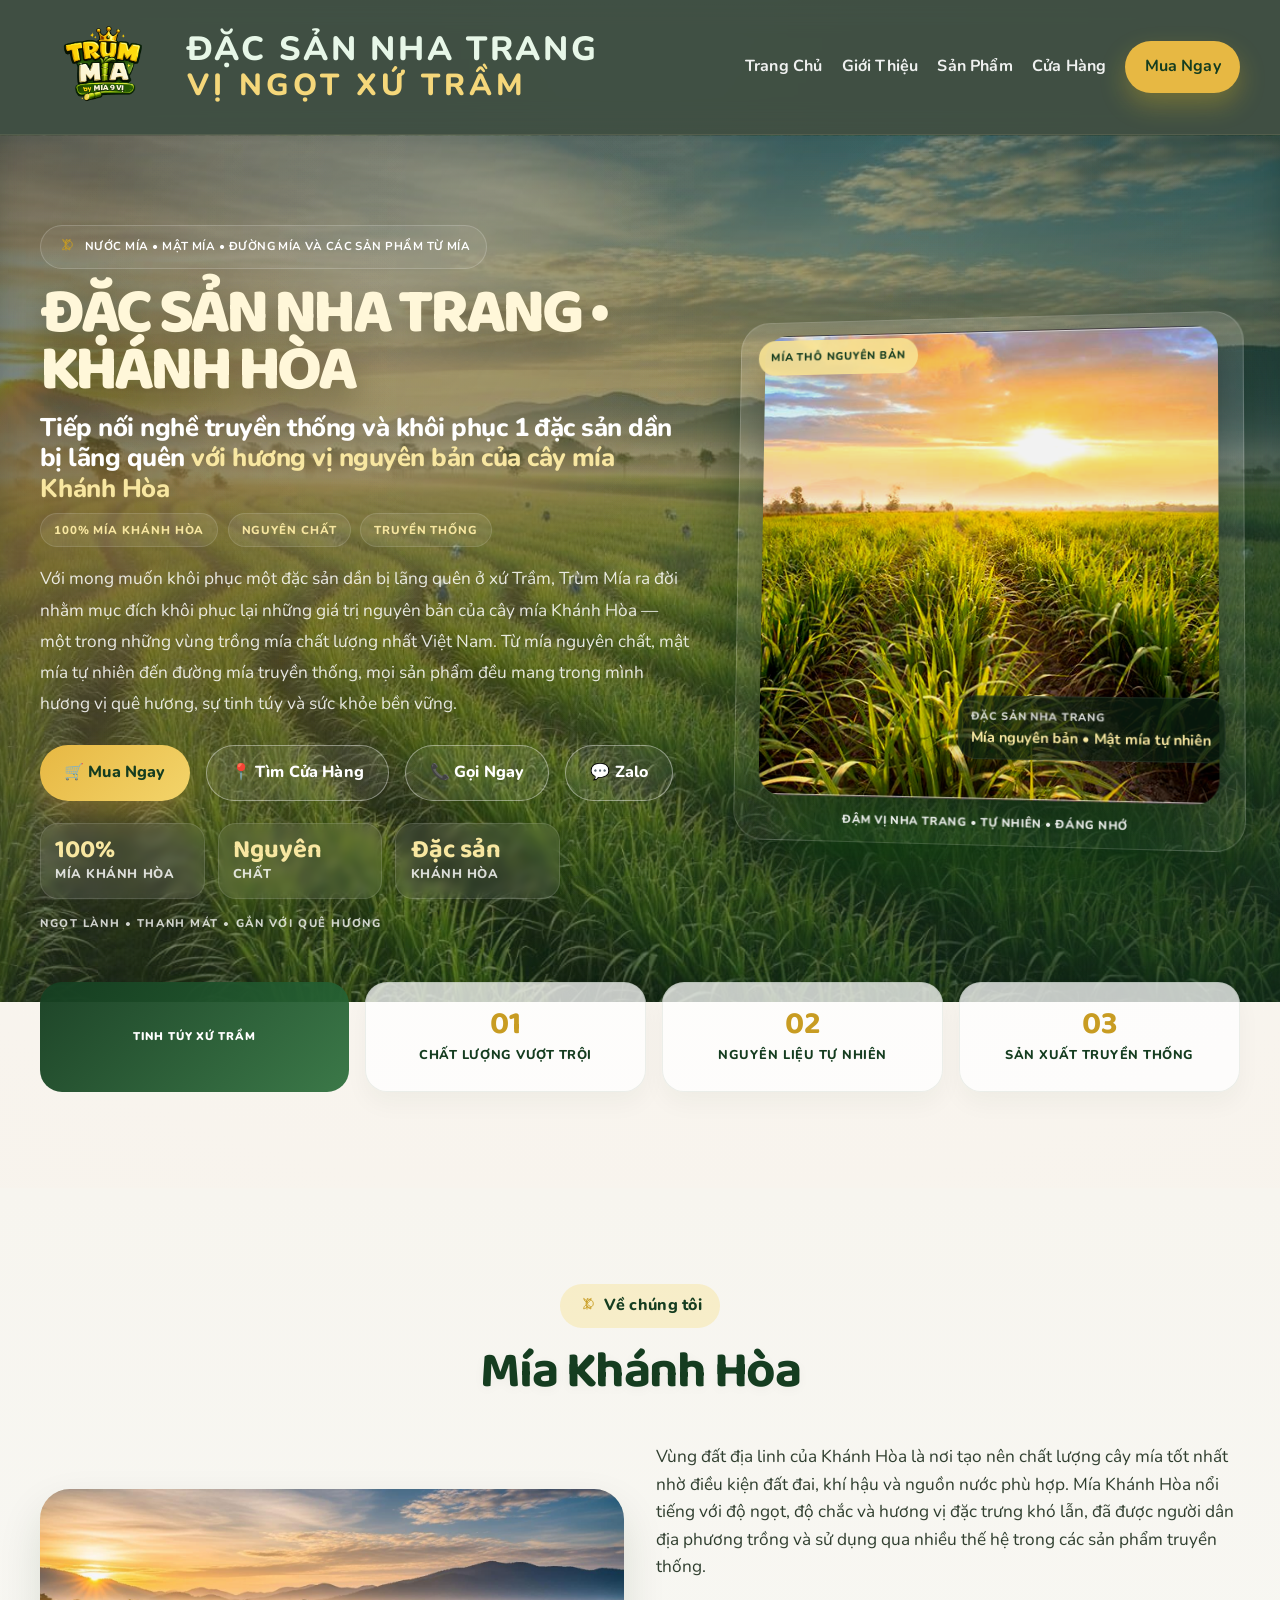
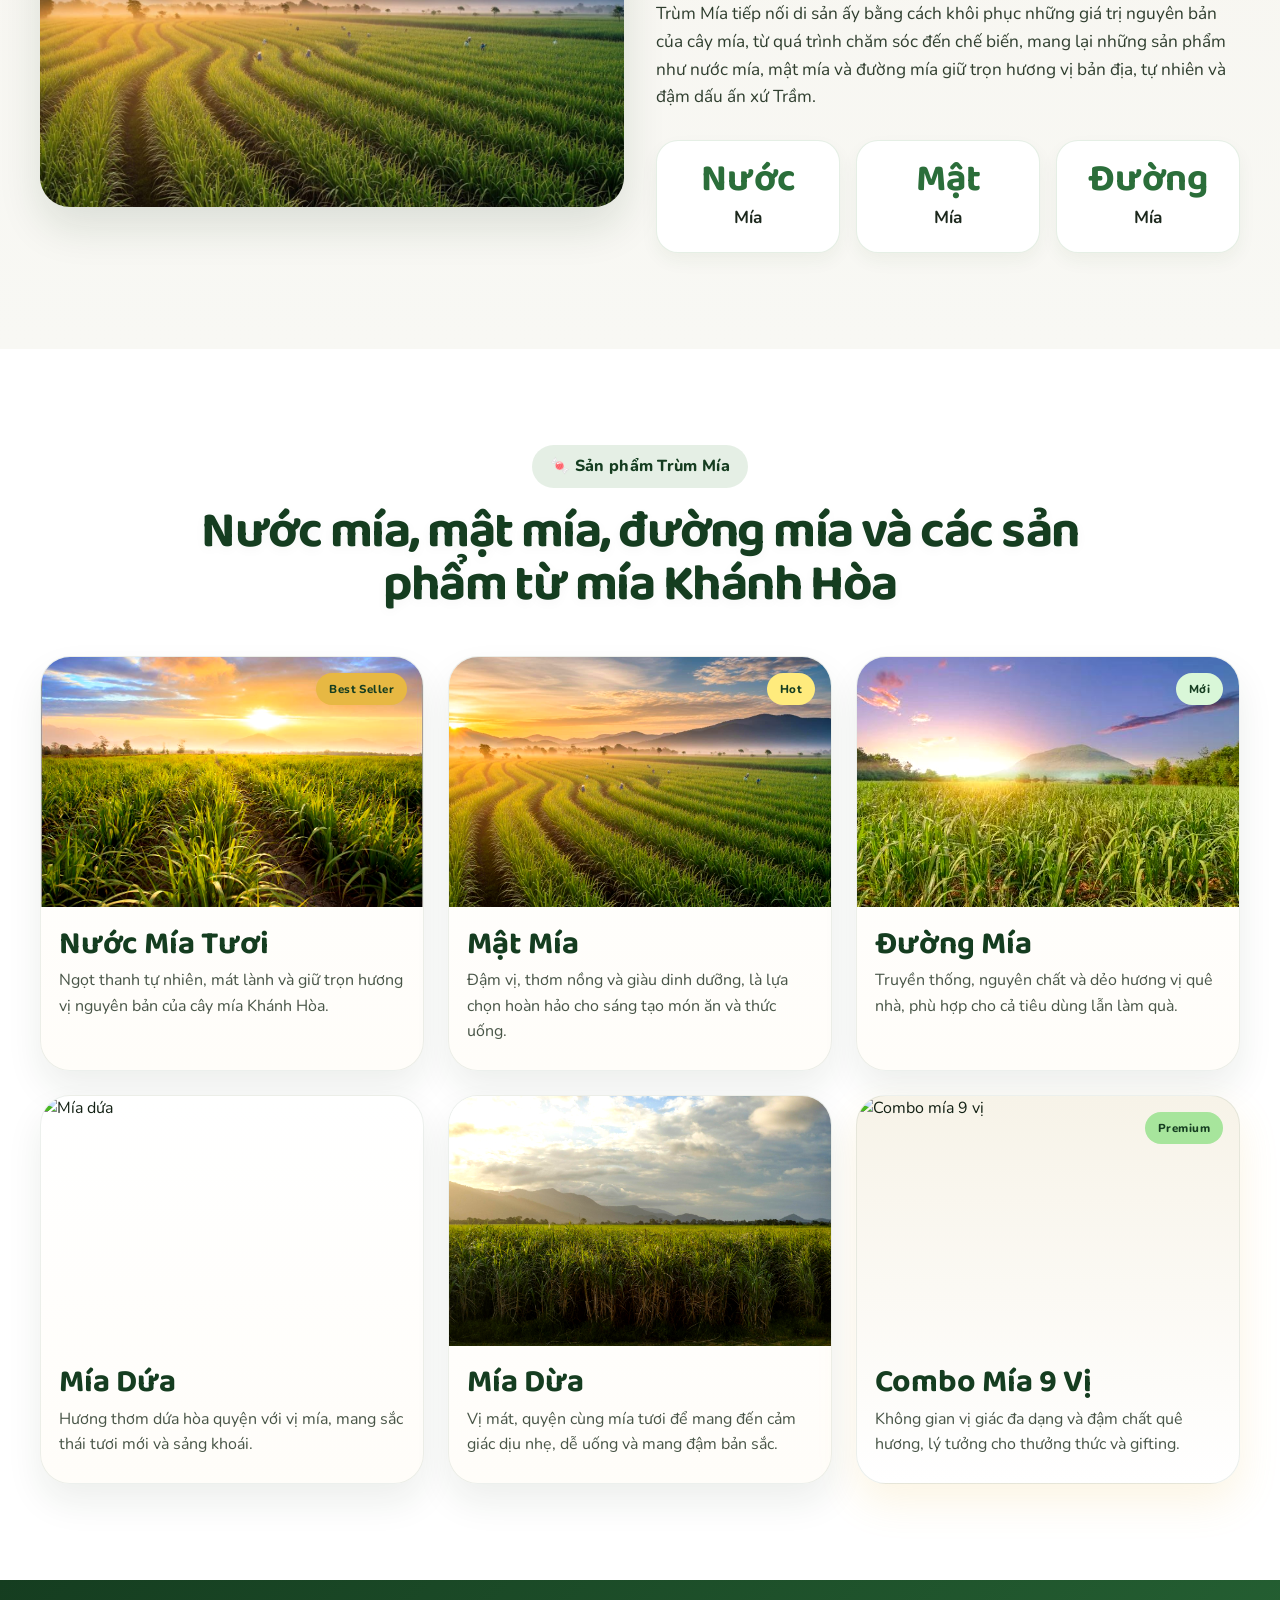
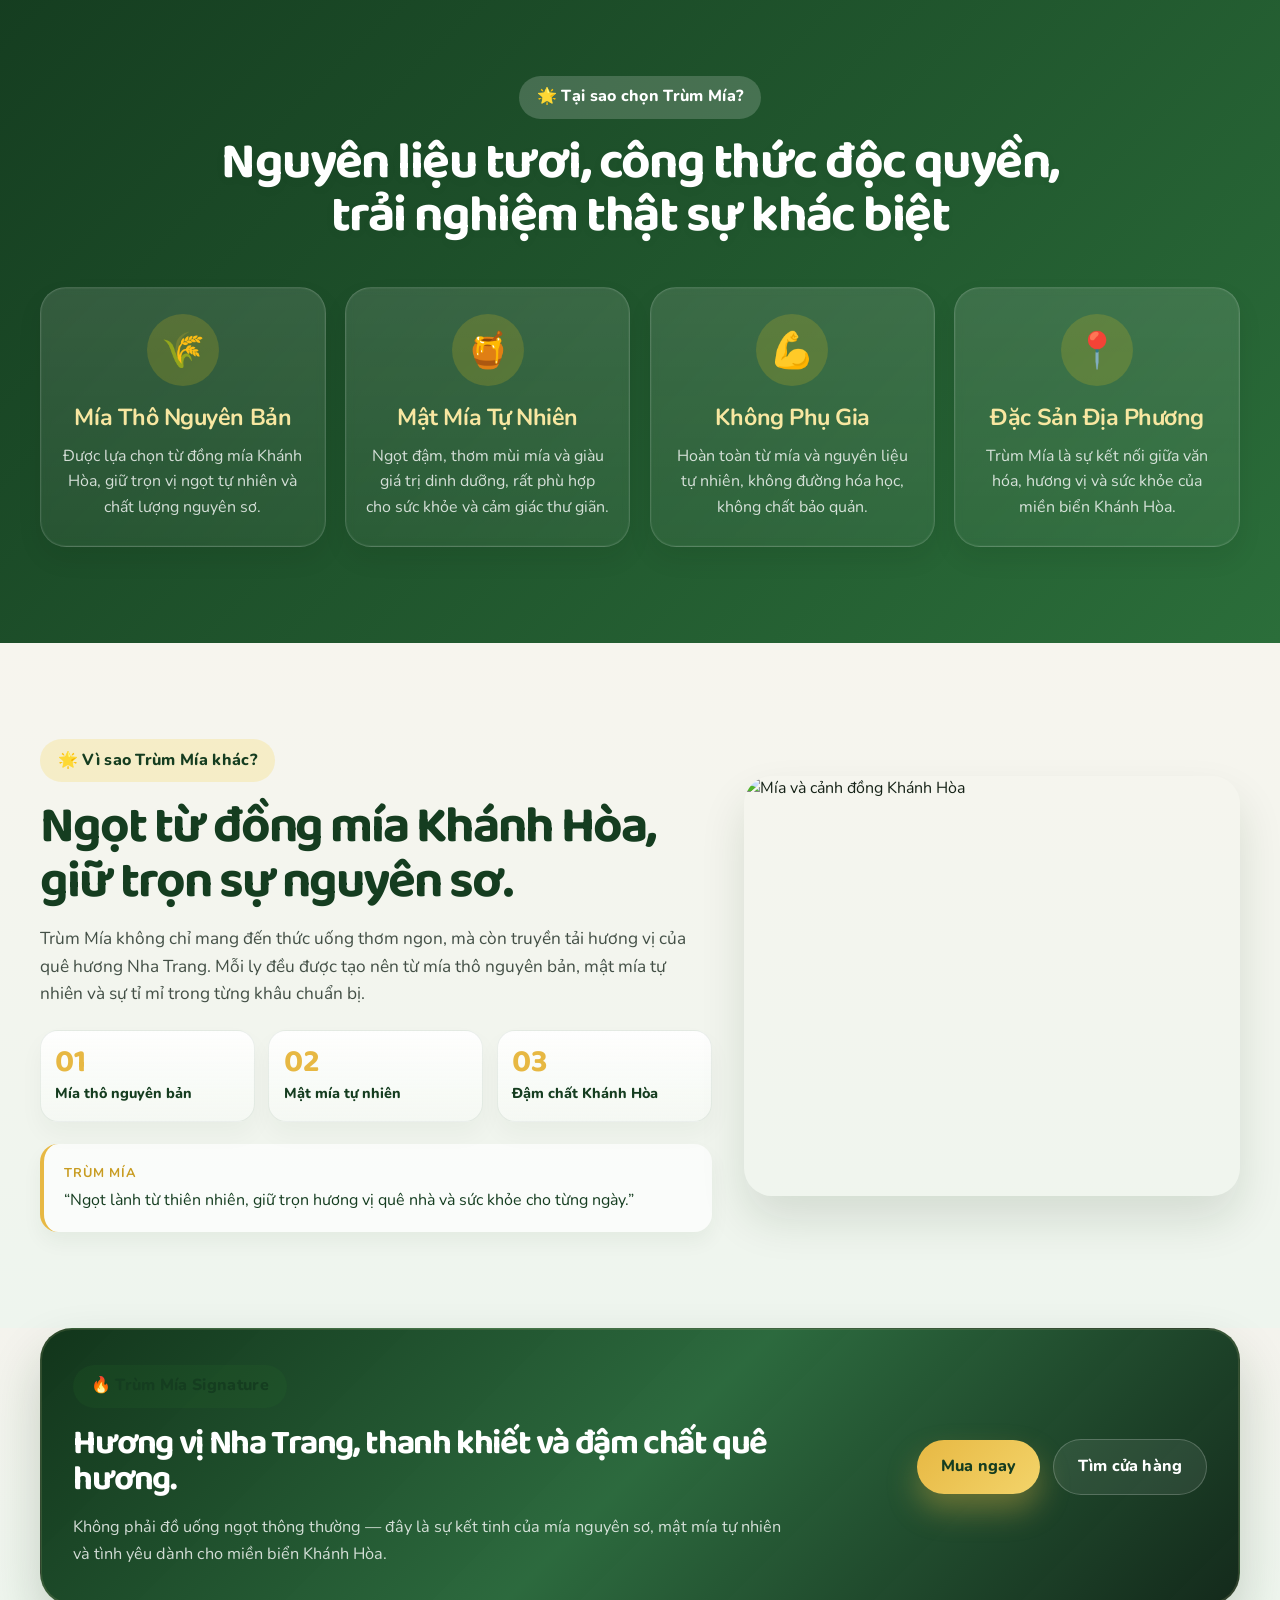
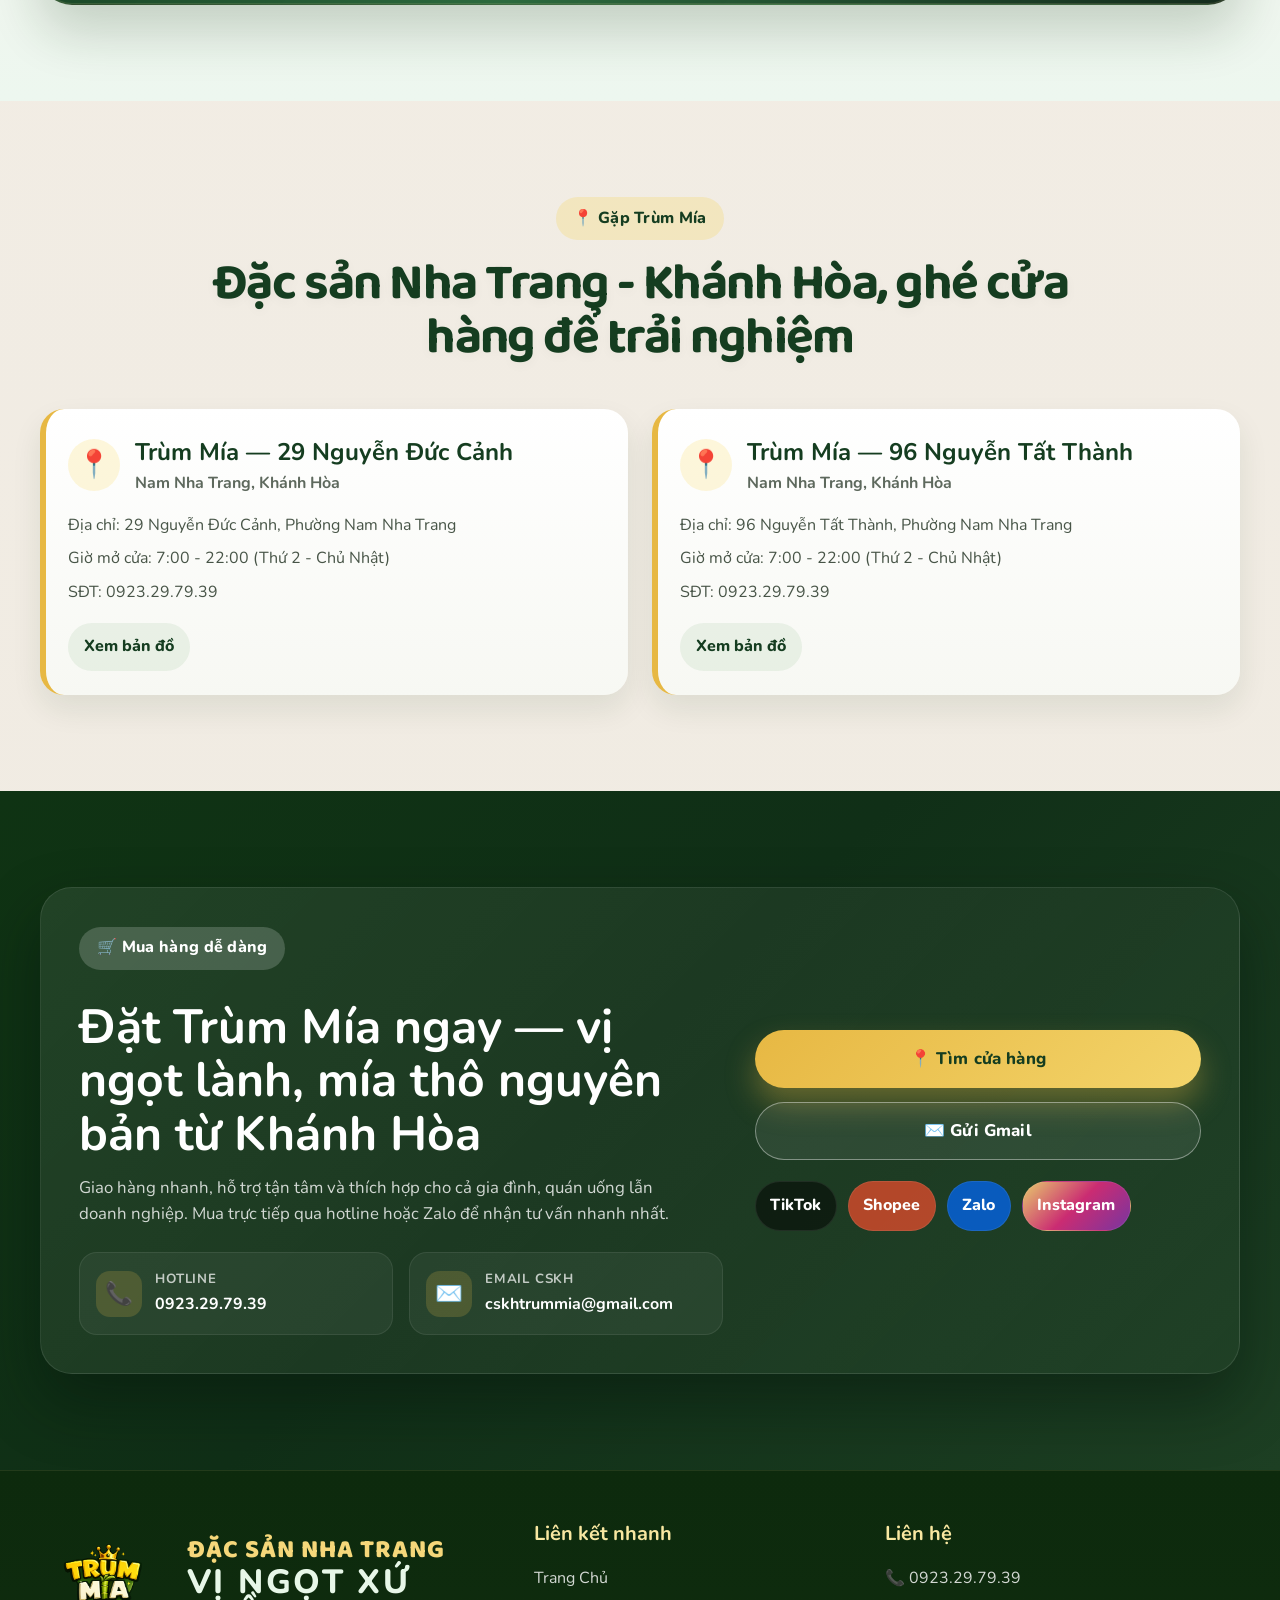
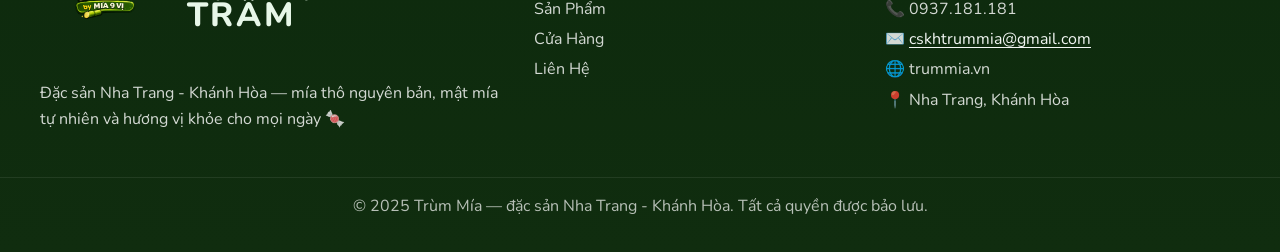
==== commit 22cb1ac2: "Final conversion CTA polish" ====
--- a/index.html
+++ b/index.html
@@ -88,6 +88,7 @@
               <a href="#social" class="btn btn-primary">🛒 Mua Ngay</a>
               <a href="#stores" class="btn btn-secondary">📍 Tìm Cửa Hàng</a>
               <a href="#social" class="btn btn-secondary">📞 Gọi Ngay</a>
+              <a href="https://zalo.me/0923297939" target="_blank" rel="noreferrer" class="btn btn-secondary">💬 Zalo</a>
             </div>
 
             <div class="hero-trust" aria-label="Các giá trị thương hiệu Trùm Mía">
@@ -394,7 +395,7 @@
               <span class="section-tag light">🛒 Mua hàng dễ dàng</span>
               <h2>Đặt Trùm Mía ngay — vị ngọt lành, mía thô nguyên bản từ Khánh Hòa</h2>
               <p>
-                Giao hàng nhanh, hỗ trợ tận tâm và thích hợp cho cả gia đình, quán uống lẫn doanh nghiệp.
+                Giao hàng nhanh, hỗ trợ tận tâm và thích hợp cho cả gia đình, quán uống lẫn doanh nghiệp. Mua trực tiếp qua hotline hoặc Zalo để nhận tư vấn nhanh nhất.
               </p>
 
               <div class="contact-info-row">
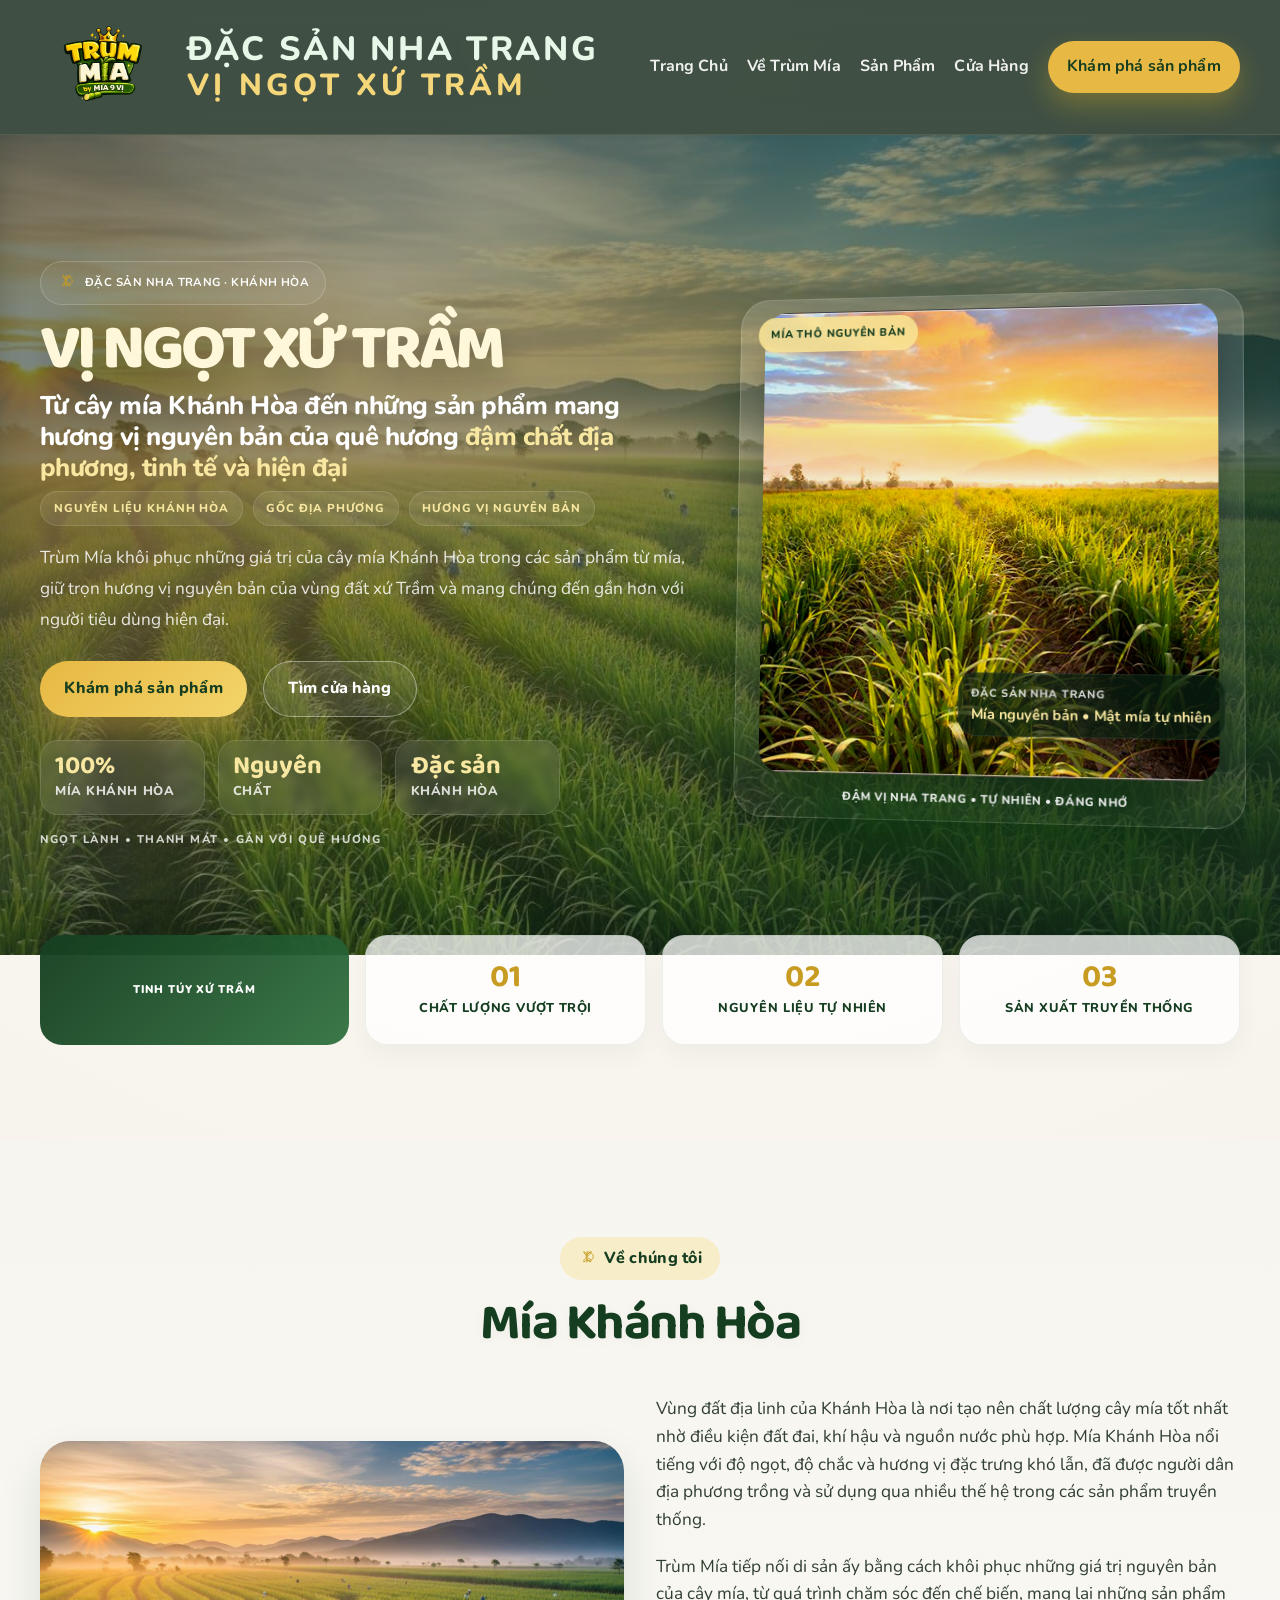
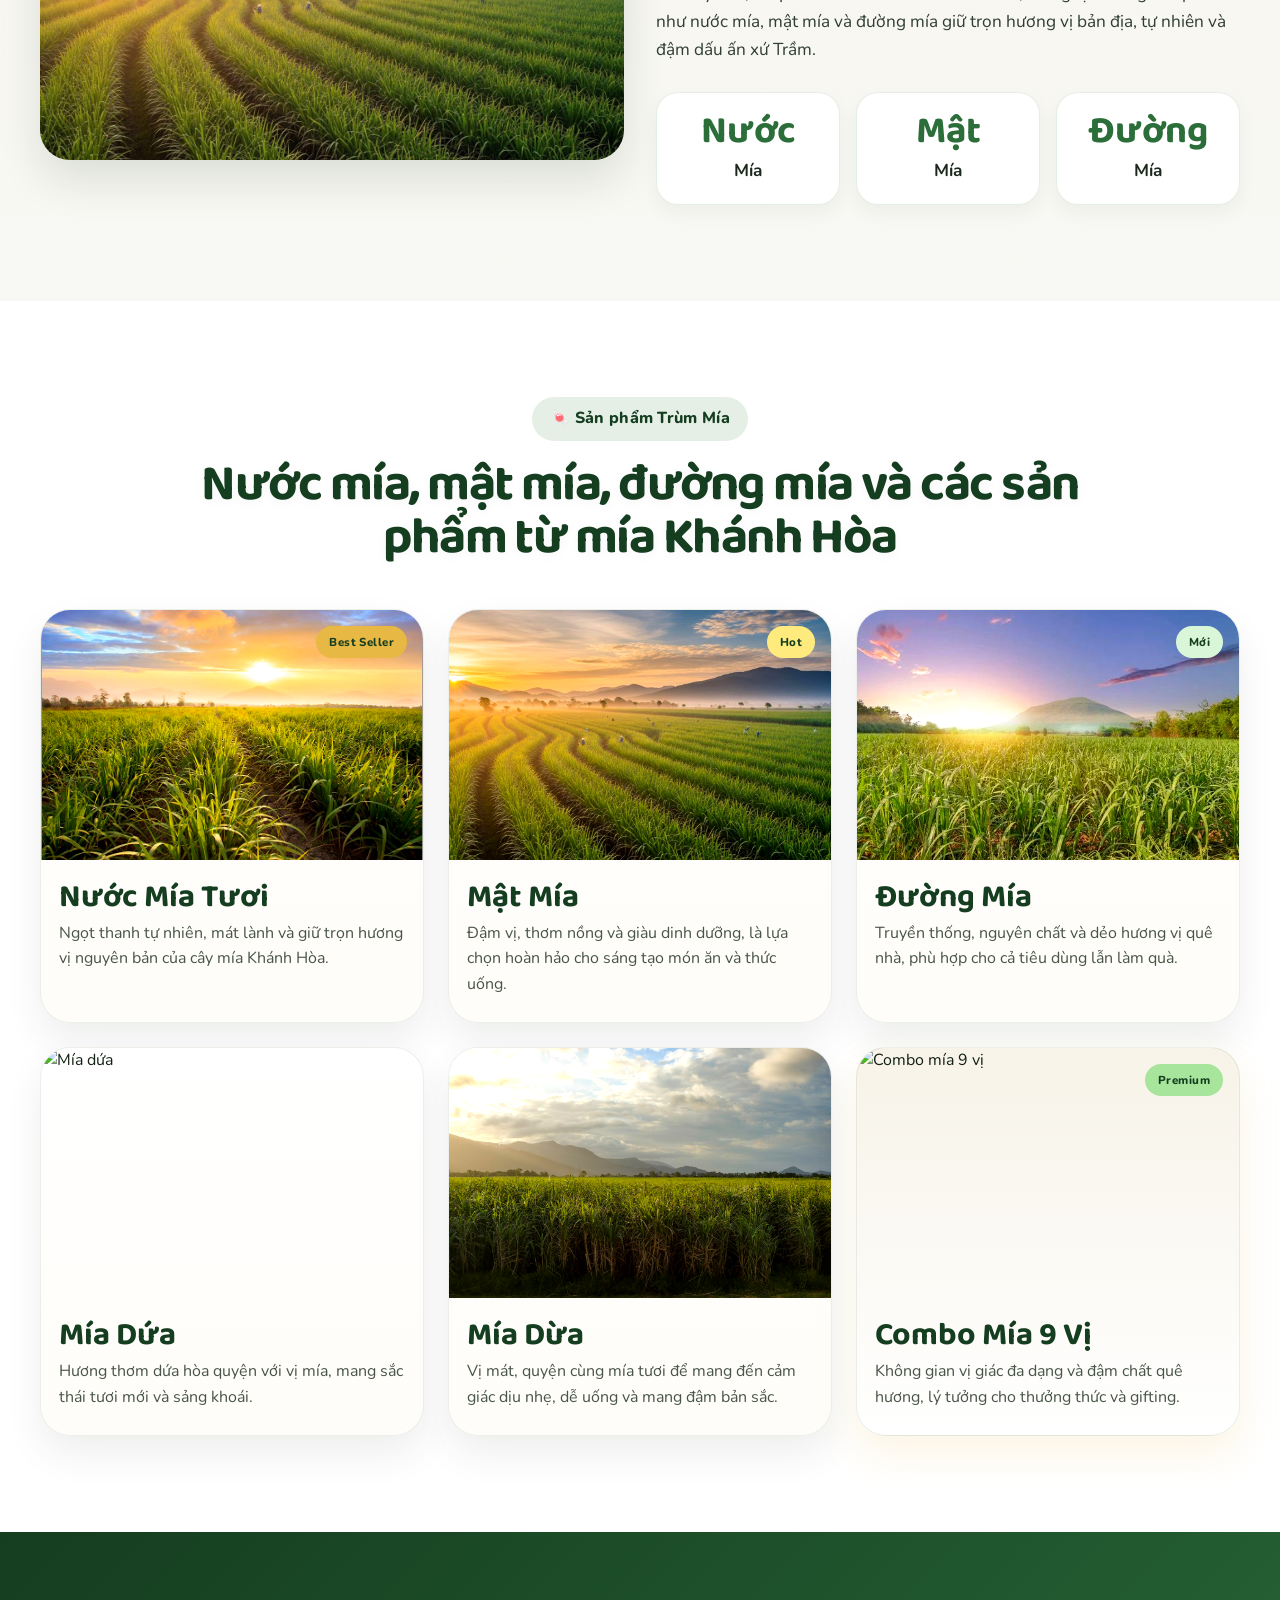
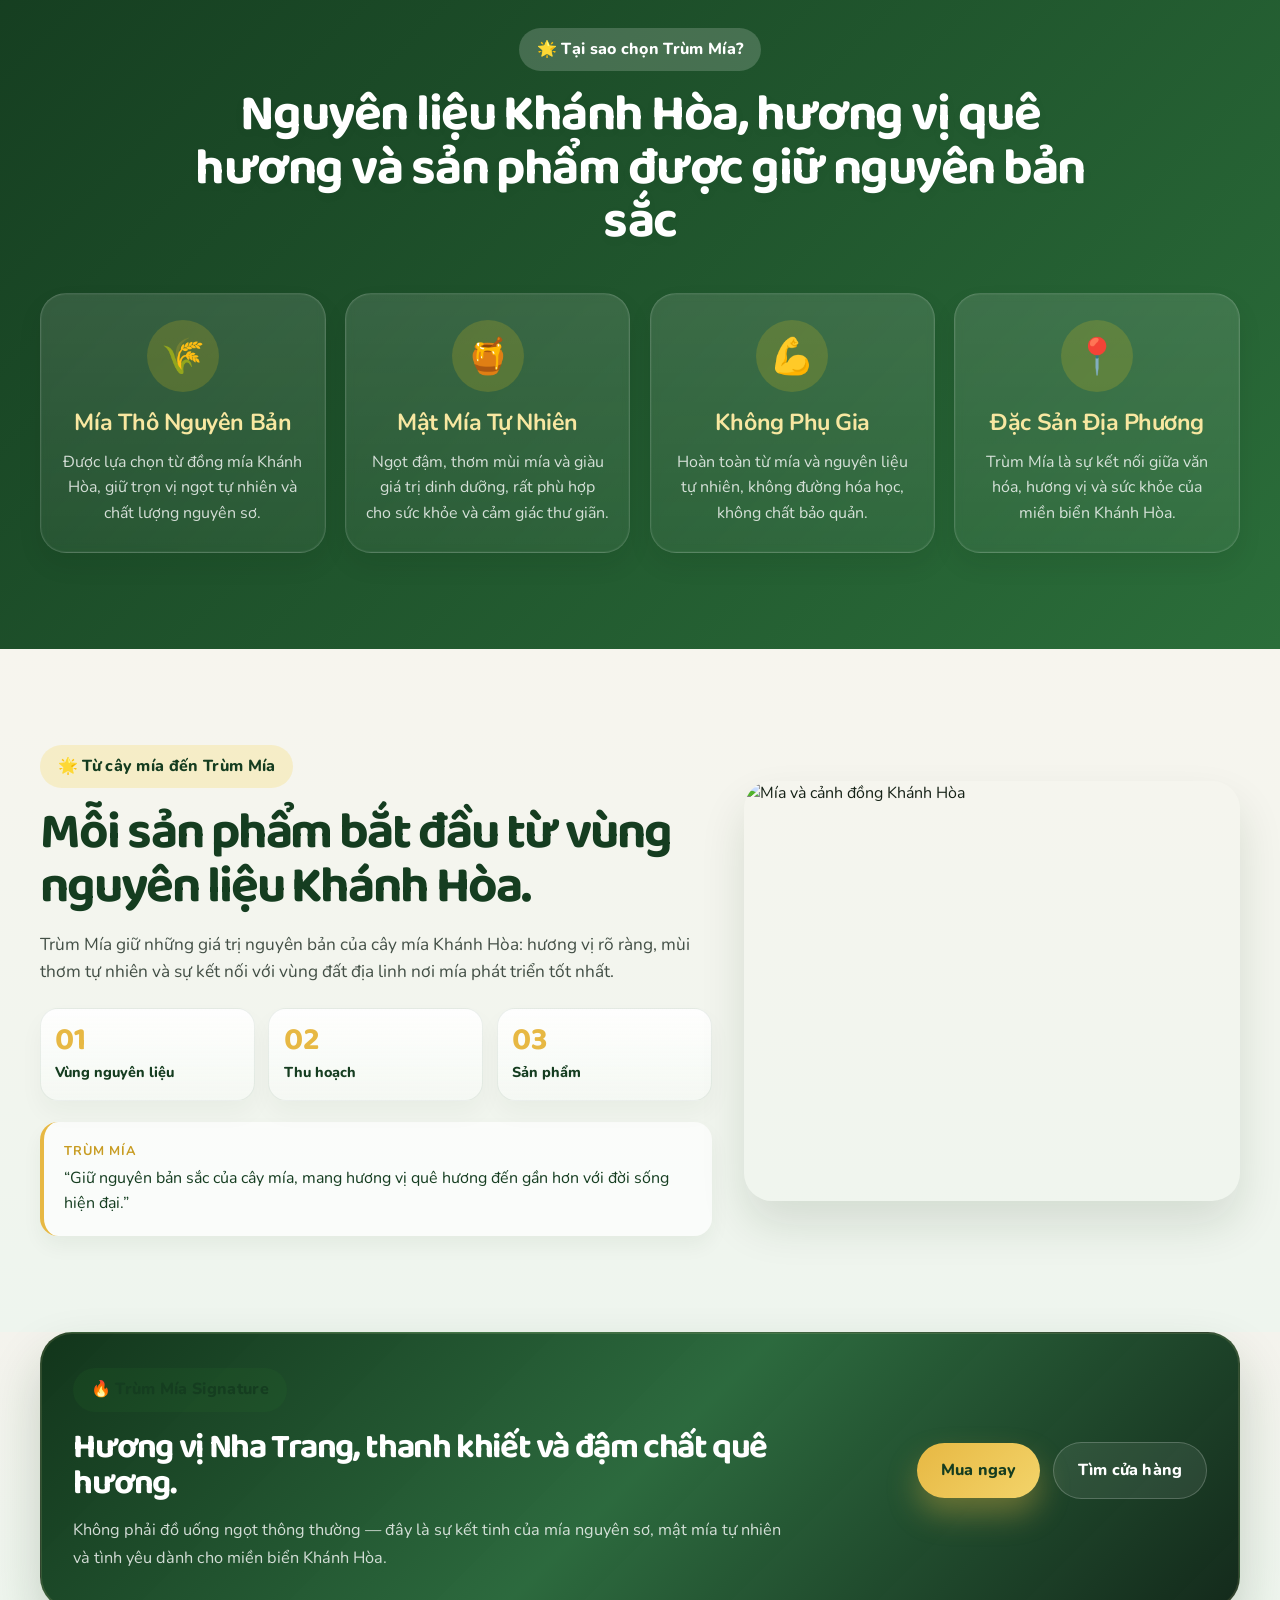
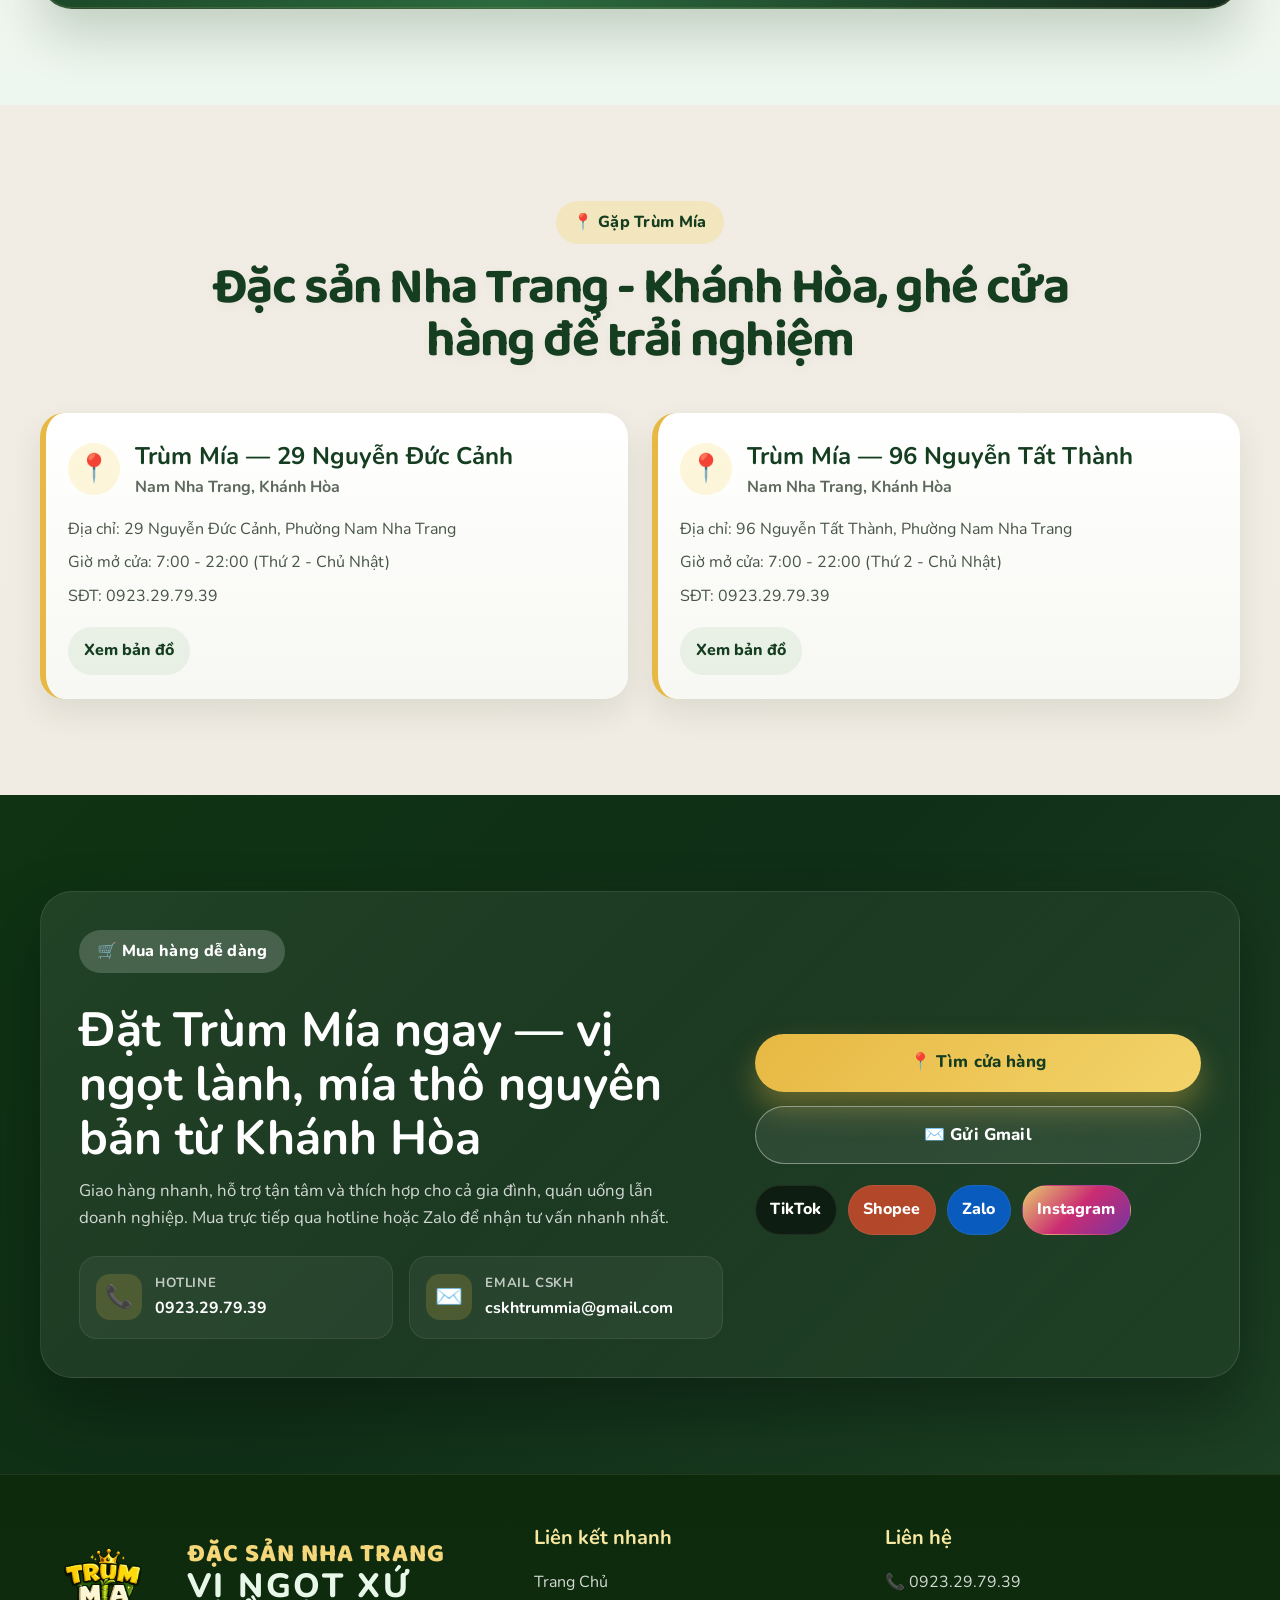
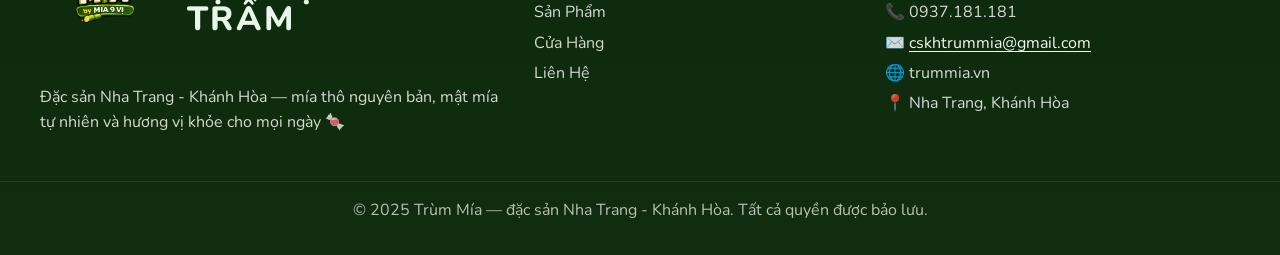
==== commit d0e2e435: "Align homepage with final brand brief" ====
--- a/index.html
+++ b/index.html
@@ -48,10 +48,10 @@
 
         <nav class="main-nav" id="mainNav">
           <a href="#hero">Trang Chủ</a>
-          <a href="#about">Giới Thiệu</a>
+          <a href="#about">Về Trùm Mía</a>
           <a href="#products">Sản Phẩm</a>
           <a href="#stores">Cửa Hàng</a>
-          <a href="#social" class="nav-cta">Mua Ngay</a>
+          <a href="#social" class="nav-cta">Khám phá sản phẩm</a>
         </nav>
       </div>
     </header>
@@ -72,23 +72,21 @@
                   <path d="M35 30c5 2 8 7 8 13-5-1-10-4-13-8" fill="none" stroke="currentColor" stroke-width="3" stroke-linecap="round"/>
                 </svg>
               </span>
-              NƯỚC MÍA • MẬT MÍA • ĐƯỜNG MÍA VÀ CÁC SẢN PHẨM TỪ MÍA
+              ĐẶC SẢN NHA TRANG · KHÁNH HÒA
             </span>
-            <h1>ĐẶC SẢN NHA TRANG • KHÁNH HÒA</h1>
-            <p class="tagline">Tiếp nối nghề truyền thống và khôi phục 1 đặc sản dần bị lãng quên <span>với hương vị nguyên bản của cây mía Khánh Hòa</span></p>
+            <h1>VỊ NGỌT XỨ TRẦM</h1>
+            <p class="tagline">Từ cây mía Khánh Hòa đến những sản phẩm mang hương vị nguyên bản của quê hương <span>đậm chất địa phương, tinh tế và hiện đại</span></p>
             <div class="hero-badges" aria-label="Những giá trị thương hiệu Trùm Mía">
-              <span>100% MÍA KHÁNH HÒA</span>
-              <span>NGUYÊN CHẤT</span>
-              <span>TRUYỀN THỐNG</span>
+              <span>Nguyên liệu Khánh Hòa</span>
+              <span>Gốc địa phương</span>
+              <span>Hương vị nguyên bản</span>
             </div>
             <p class="description">
-              Với mong muốn khôi phục một đặc sản dần bị lãng quên ở xứ Trầm, Trùm Mía ra đời nhằm mục đích khôi phục lại những giá trị nguyên bản của cây mía Khánh Hòa — một trong những vùng trồng mía chất lượng nhất Việt Nam. Từ mía nguyên chất, mật mía tự nhiên đến đường mía truyền thống, mọi sản phẩm đều mang trong mình hương vị quê hương, sự tinh túy và sức khỏe bền vững.
+              Trùm Mía khôi phục những giá trị của cây mía Khánh Hòa trong các sản phẩm từ mía, giữ trọn hương vị nguyên bản của vùng đất xứ Trầm và mang chúng đến gần hơn với người tiêu dùng hiện đại.
             </p>
             <div class="hero-actions">
-              <a href="#social" class="btn btn-primary">🛒 Mua Ngay</a>
-              <a href="#stores" class="btn btn-secondary">📍 Tìm Cửa Hàng</a>
-              <a href="#social" class="btn btn-secondary">📞 Gọi Ngay</a>
-              <a href="https://zalo.me/0923297939" target="_blank" rel="noreferrer" class="btn btn-secondary">💬 Zalo</a>
+              <a href="#products" class="btn btn-primary">Khám phá sản phẩm</a>
+              <a href="#stores" class="btn btn-secondary">Tìm cửa hàng</a>
             </div>
 
             <div class="hero-trust" aria-label="Các giá trị thương hiệu Trùm Mía">
@@ -264,7 +262,7 @@
         <div class="container">
           <div class="section-heading center animate-on-scroll">
             <span class="section-tag light">🌟 Tại sao chọn Trùm Mía?</span>
-            <h2>Nguyên liệu tươi, công thức độc quyền, trải nghiệm thật sự khác biệt</h2>
+            <h2>Nguyên liệu Khánh Hòa, hương vị quê hương và sản phẩm được giữ nguyên bản sắc</h2>
           </div>
 
           <div class="feature-grid">
@@ -298,30 +296,29 @@
       <section class="section brand-story">
         <div class="container story-layout">
           <div class="story-copy animate-on-scroll">
-            <span class="section-tag">🌟 Vì sao Trùm Mía khác?</span>
-            <h2>Ngọt từ đồng mía Khánh Hòa, giữ trọn sự nguyên sơ.</h2>
+            <span class="section-tag">🌟 Từ cây mía đến Trùm Mía</span>
+            <h2>Mỗi sản phẩm bắt đầu từ vùng nguyên liệu Khánh Hòa.</h2>
             <p>
-              Trùm Mía không chỉ mang đến thức uống thơm ngon, mà còn truyền tải hương vị của quê hương Nha Trang.
-              Mỗi ly đều được tạo nên từ mía thô nguyên bản, mật mía tự nhiên và sự tỉ mỉ trong từng khâu chuẩn bị.
+              Trùm Mía giữ những giá trị nguyên bản của cây mía Khánh Hòa: hương vị rõ ràng, mùi thơm tự nhiên và sự kết nối với vùng đất địa linh nơi mía phát triển tốt nhất.
             </p>
             <div class="story-points">
               <div class="story-pill">
                 <strong>01</strong>
-                <span>Mía thô nguyên bản</span>
+                <span>Vùng nguyên liệu</span>
               </div>
               <div class="story-pill">
                 <strong>02</strong>
-                <span>Mật mía tự nhiên</span>
+                <span>Thu hoạch</span>
               </div>
               <div class="story-pill">
                 <strong>03</strong>
-                <span>Đậm chất Khánh Hòa</span>
+                <span>Sản phẩm</span>
               </div>
             </div>
 
             <div class="story-quote">
               <strong>Trùm Mía</strong>
-              “Ngọt lành từ thiên nhiên, giữ trọn hương vị quê nhà và sức khỏe cho từng ngày.”
+              “Giữ nguyên bản sắc của cây mía, mang hương vị quê hương đến gần hơn với đời sống hiện đại.”
             </div>
           </div>
 
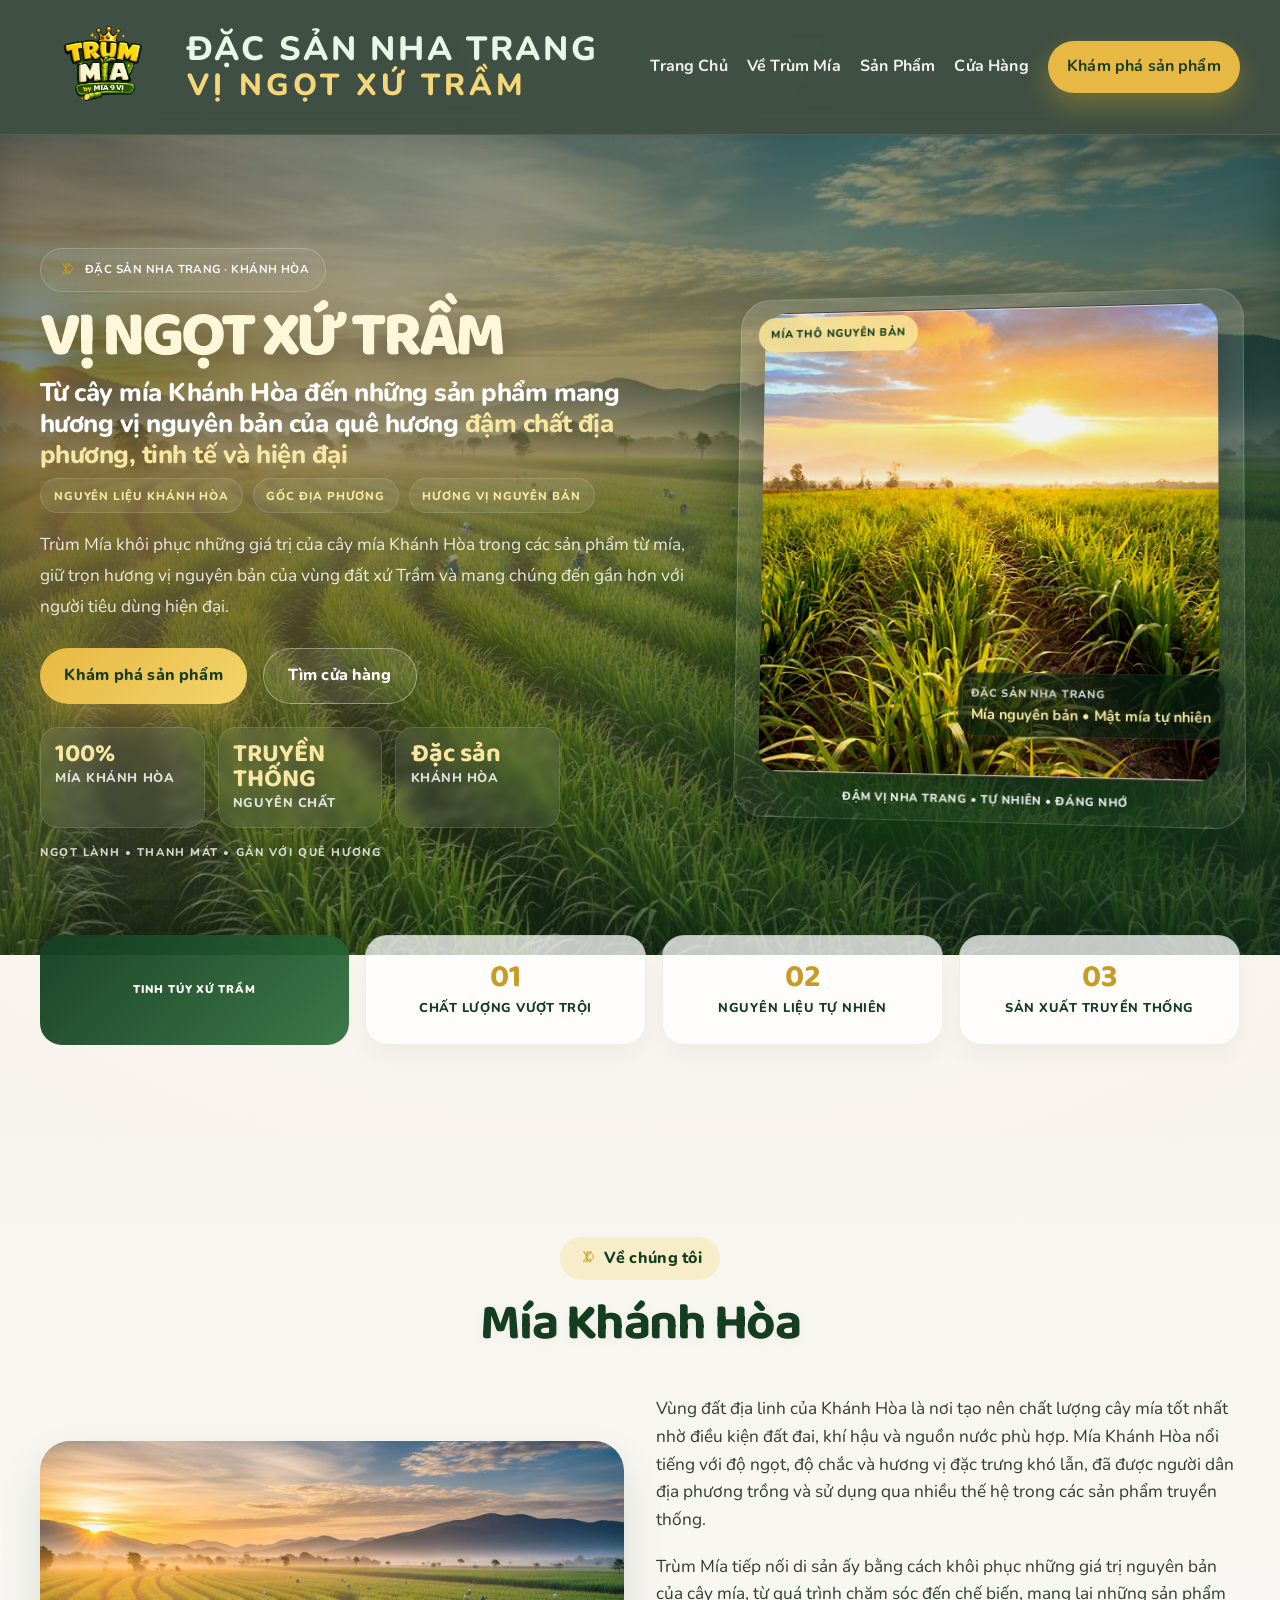
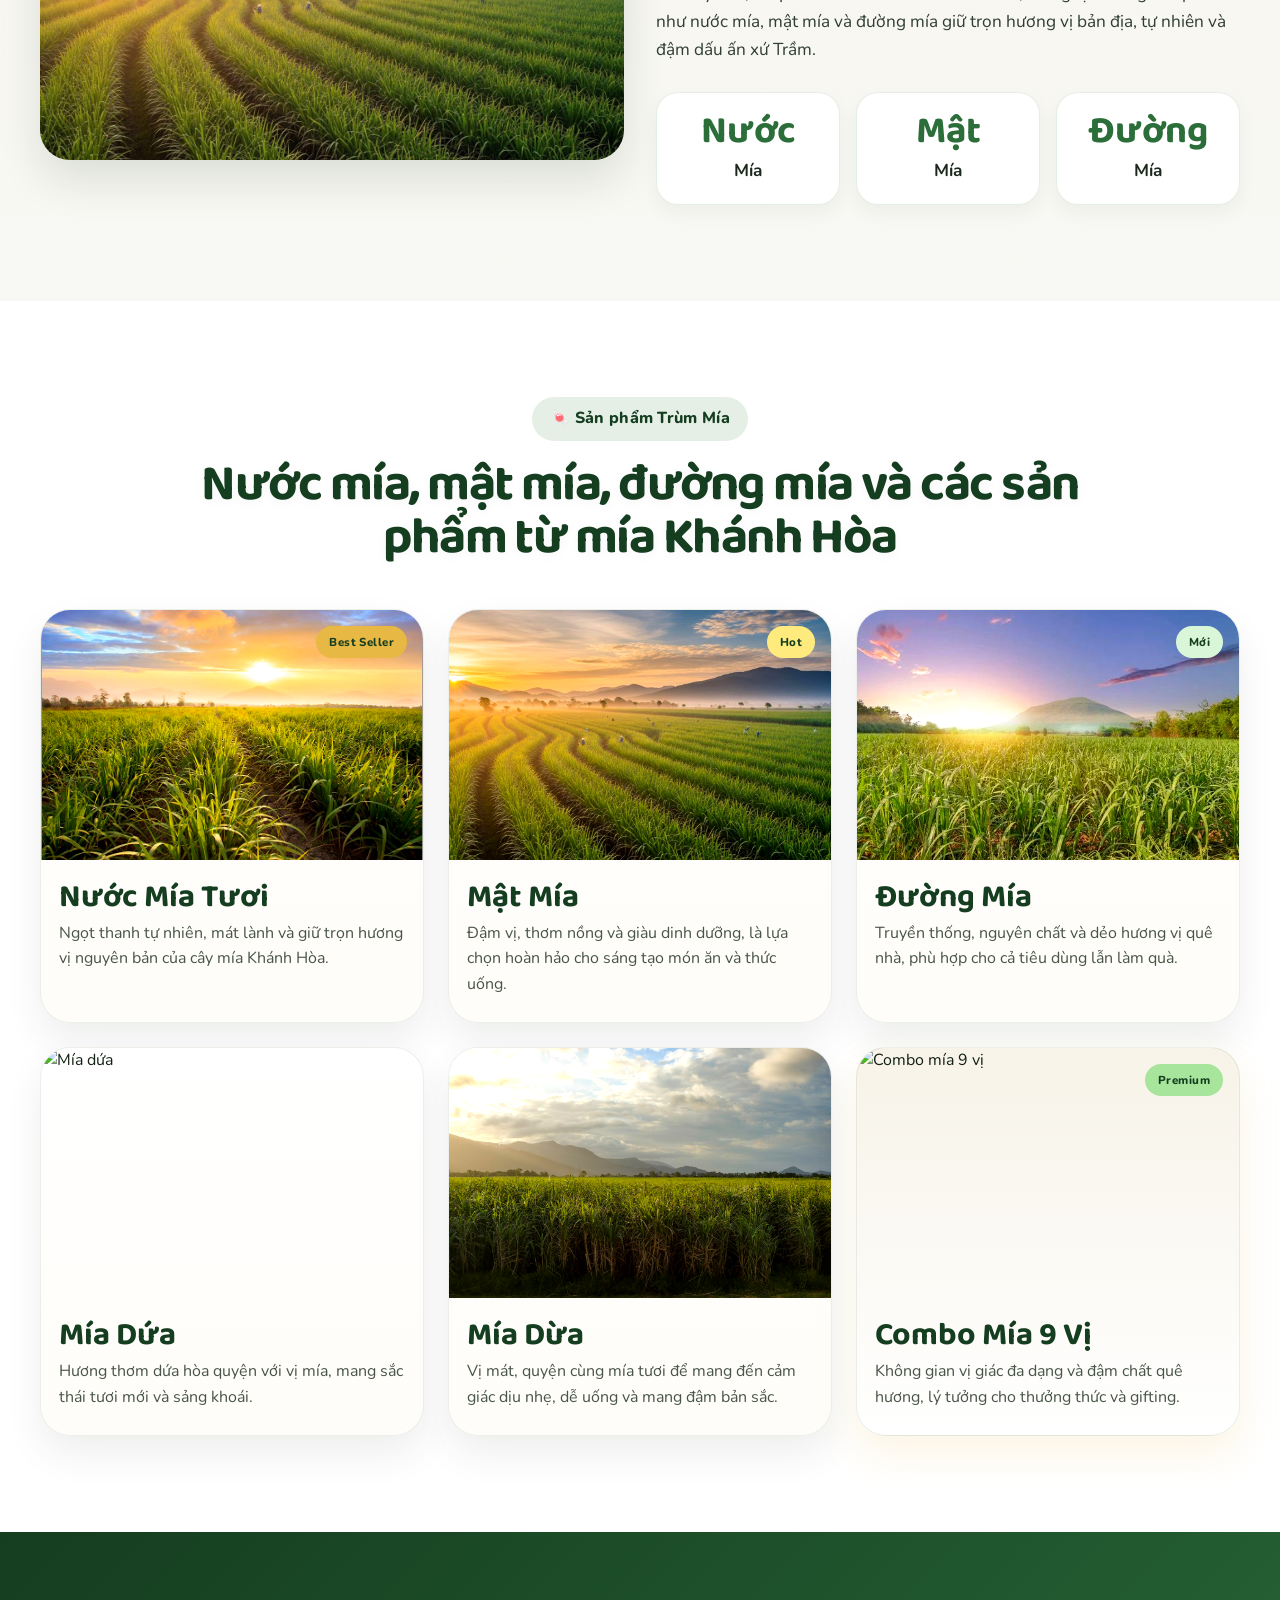
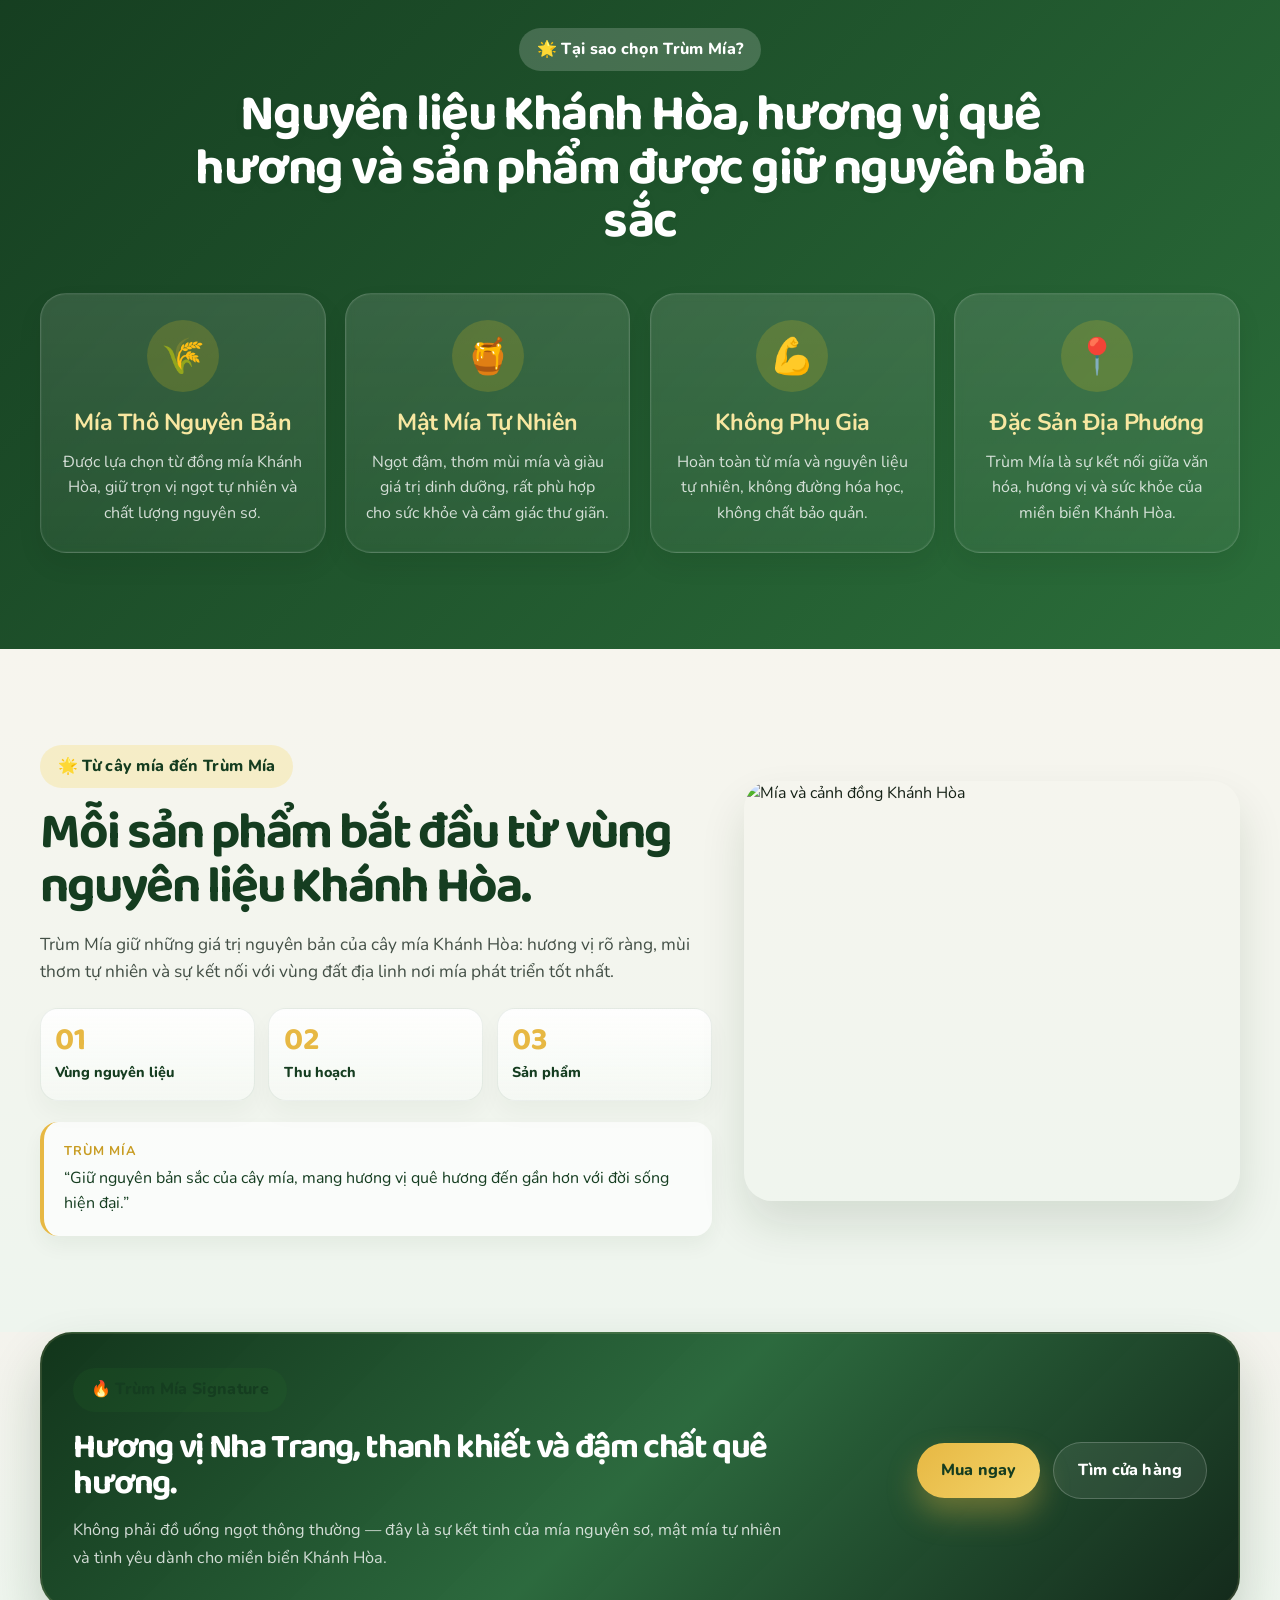
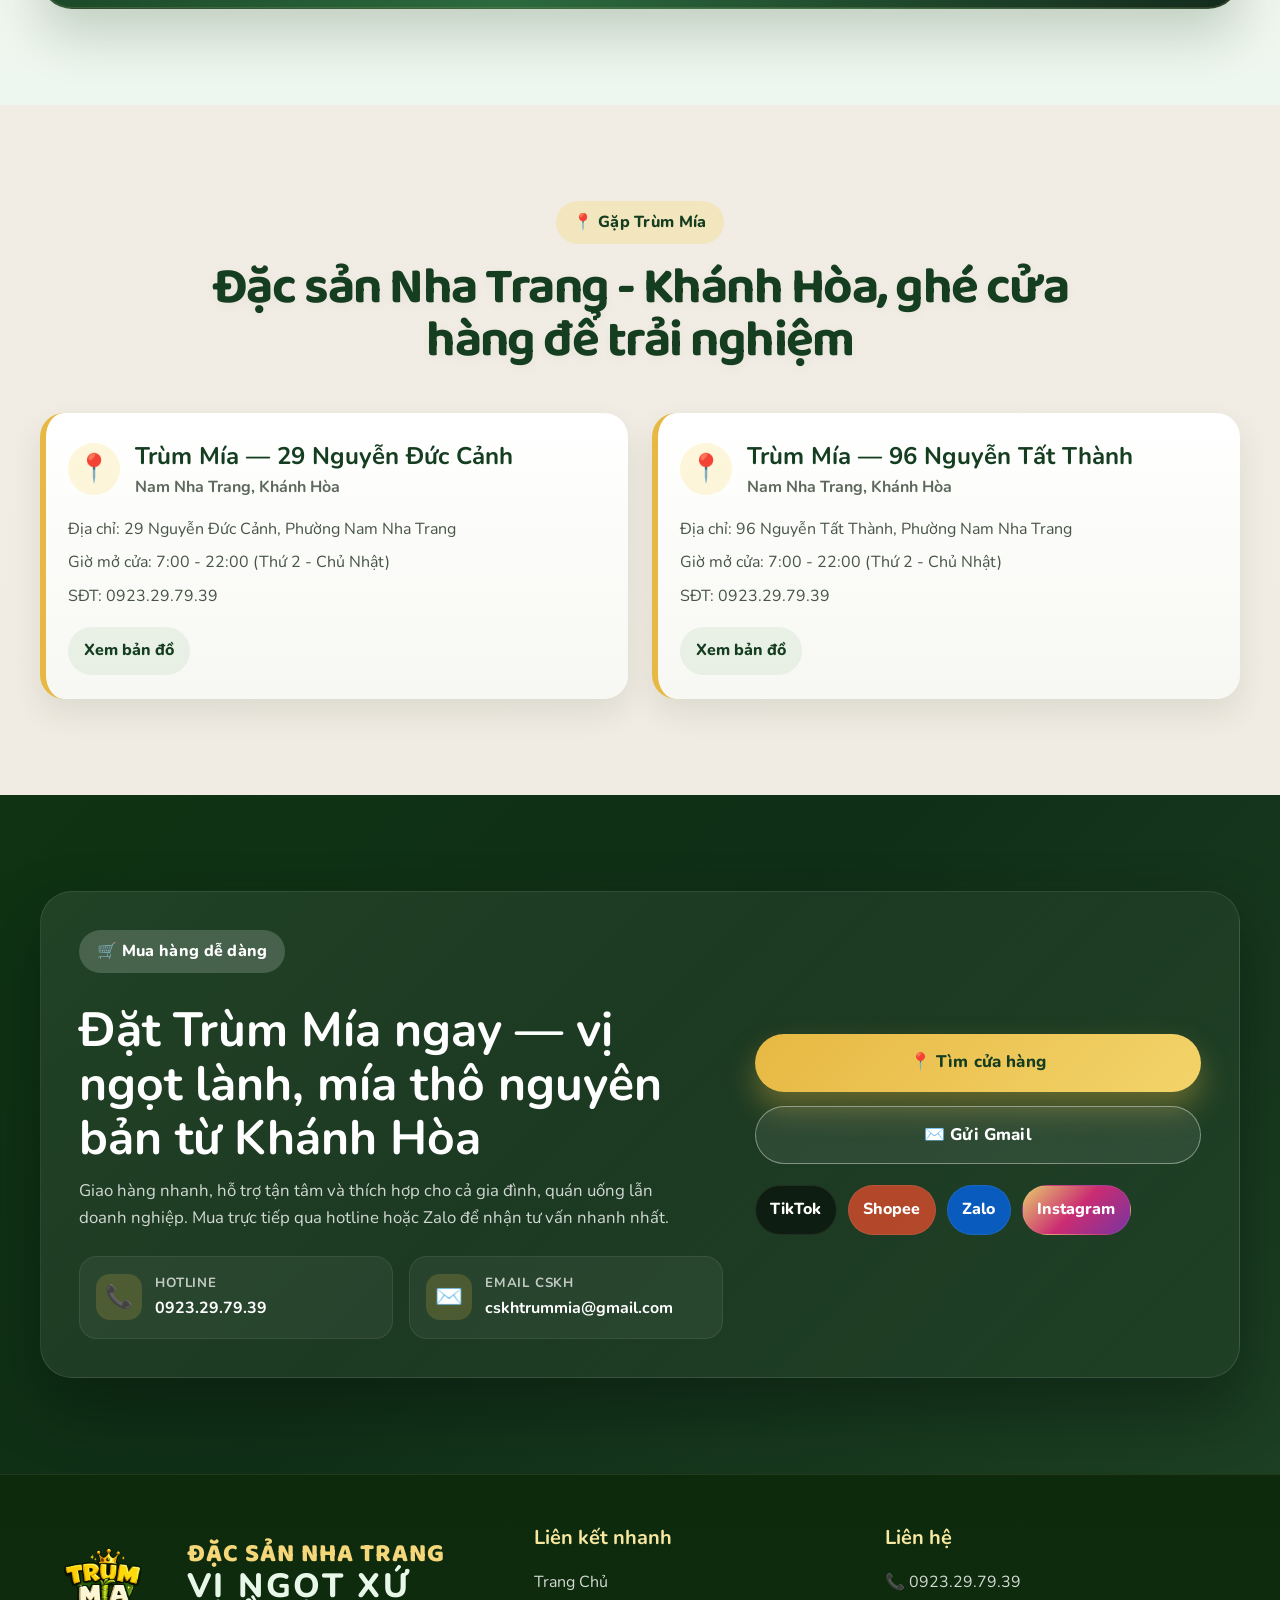
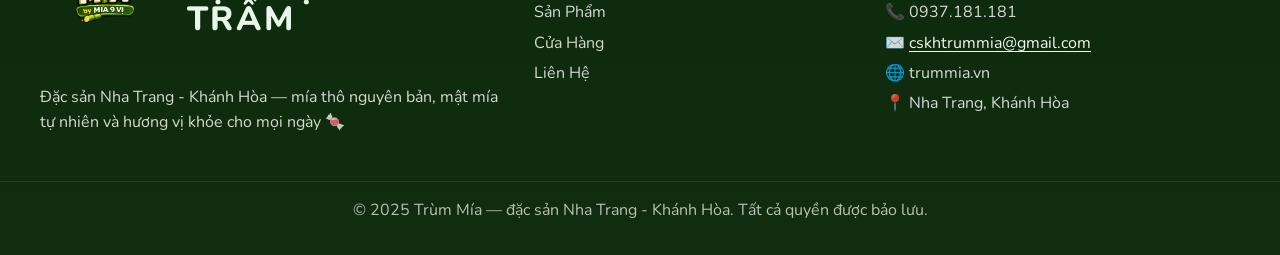
==== commit e20332e4: "Update Hero tradition label" ====
--- a/index.html
+++ b/index.html
@@ -95,8 +95,8 @@
                 <span>Mía khánh hòa</span>
               </div>
               <div class="trust-item">
-                <strong>Nguyên</strong>
-                <span>Chất</span>
+                <strong>TRUYỀN THỐNG</strong>
+                <span>NGUYÊN CHẤT</span>
               </div>
               <div class="trust-item">
                 <strong>Đặc sản</strong>
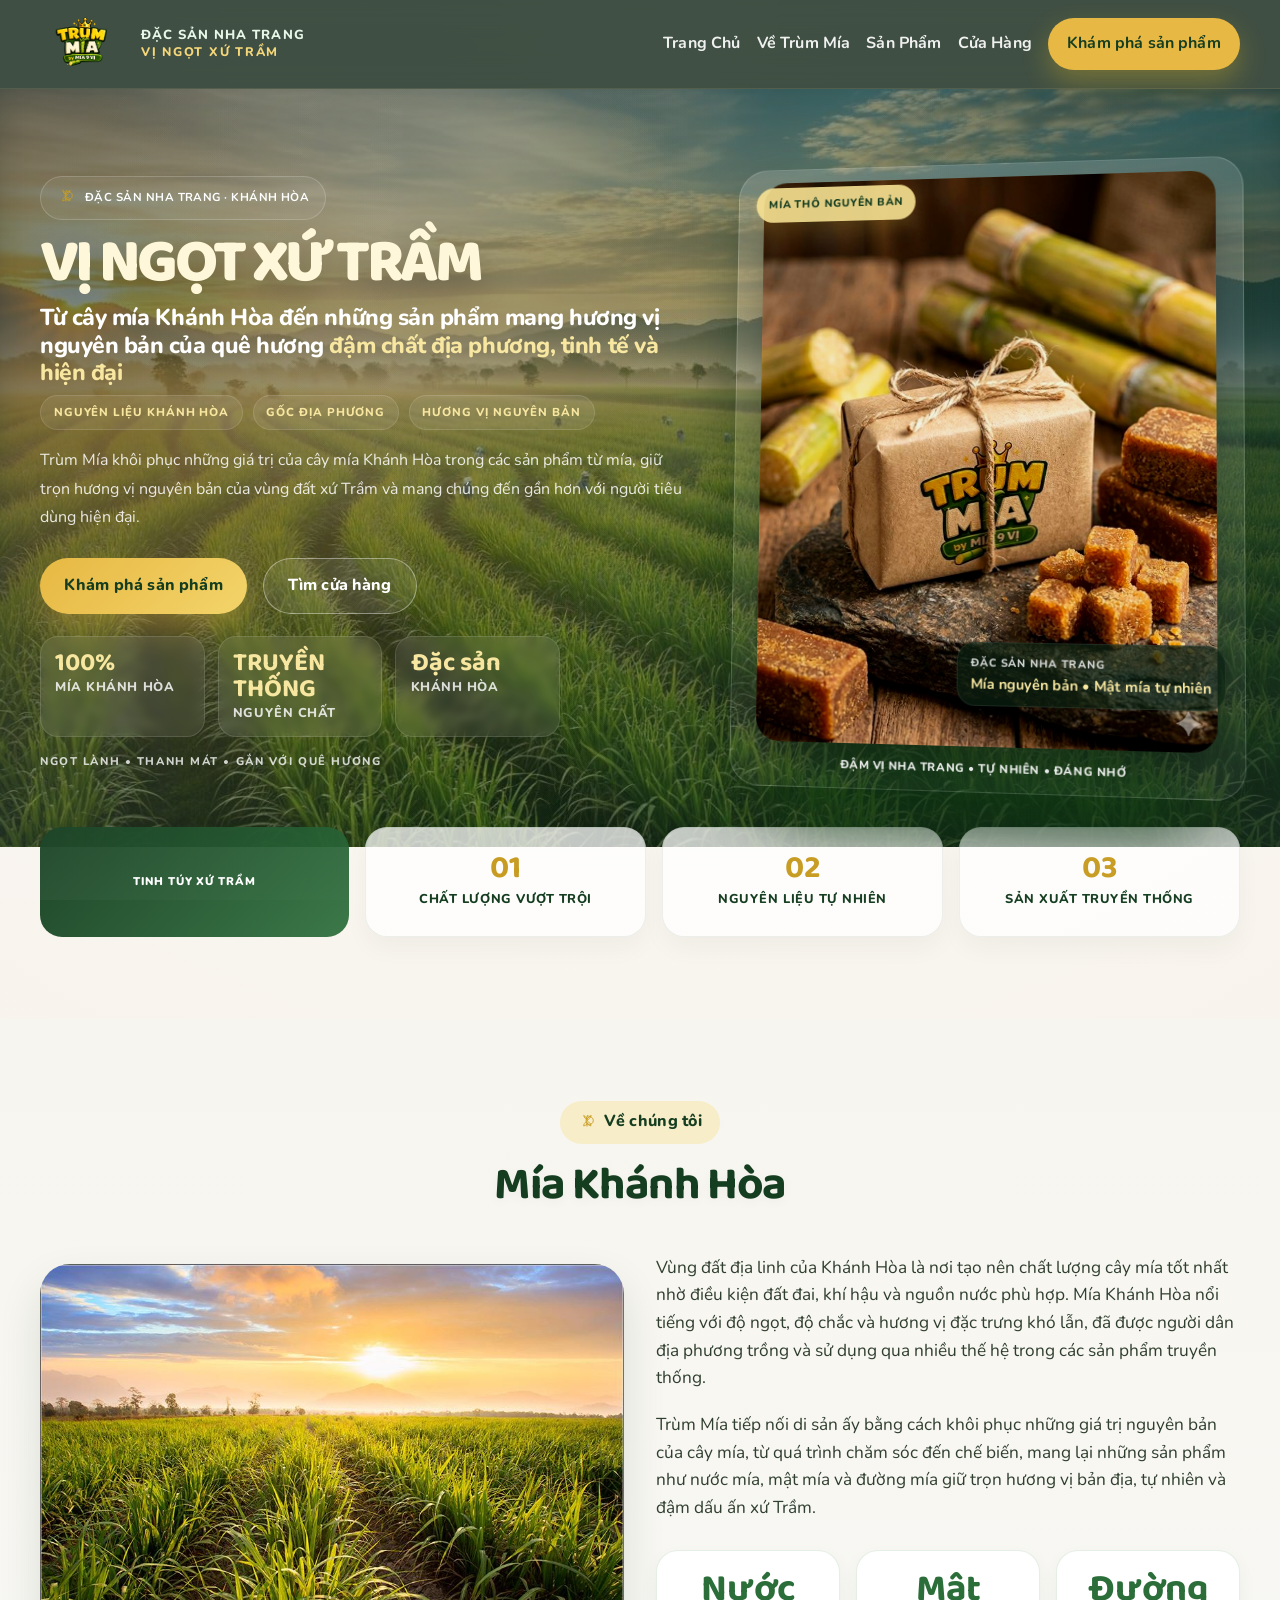
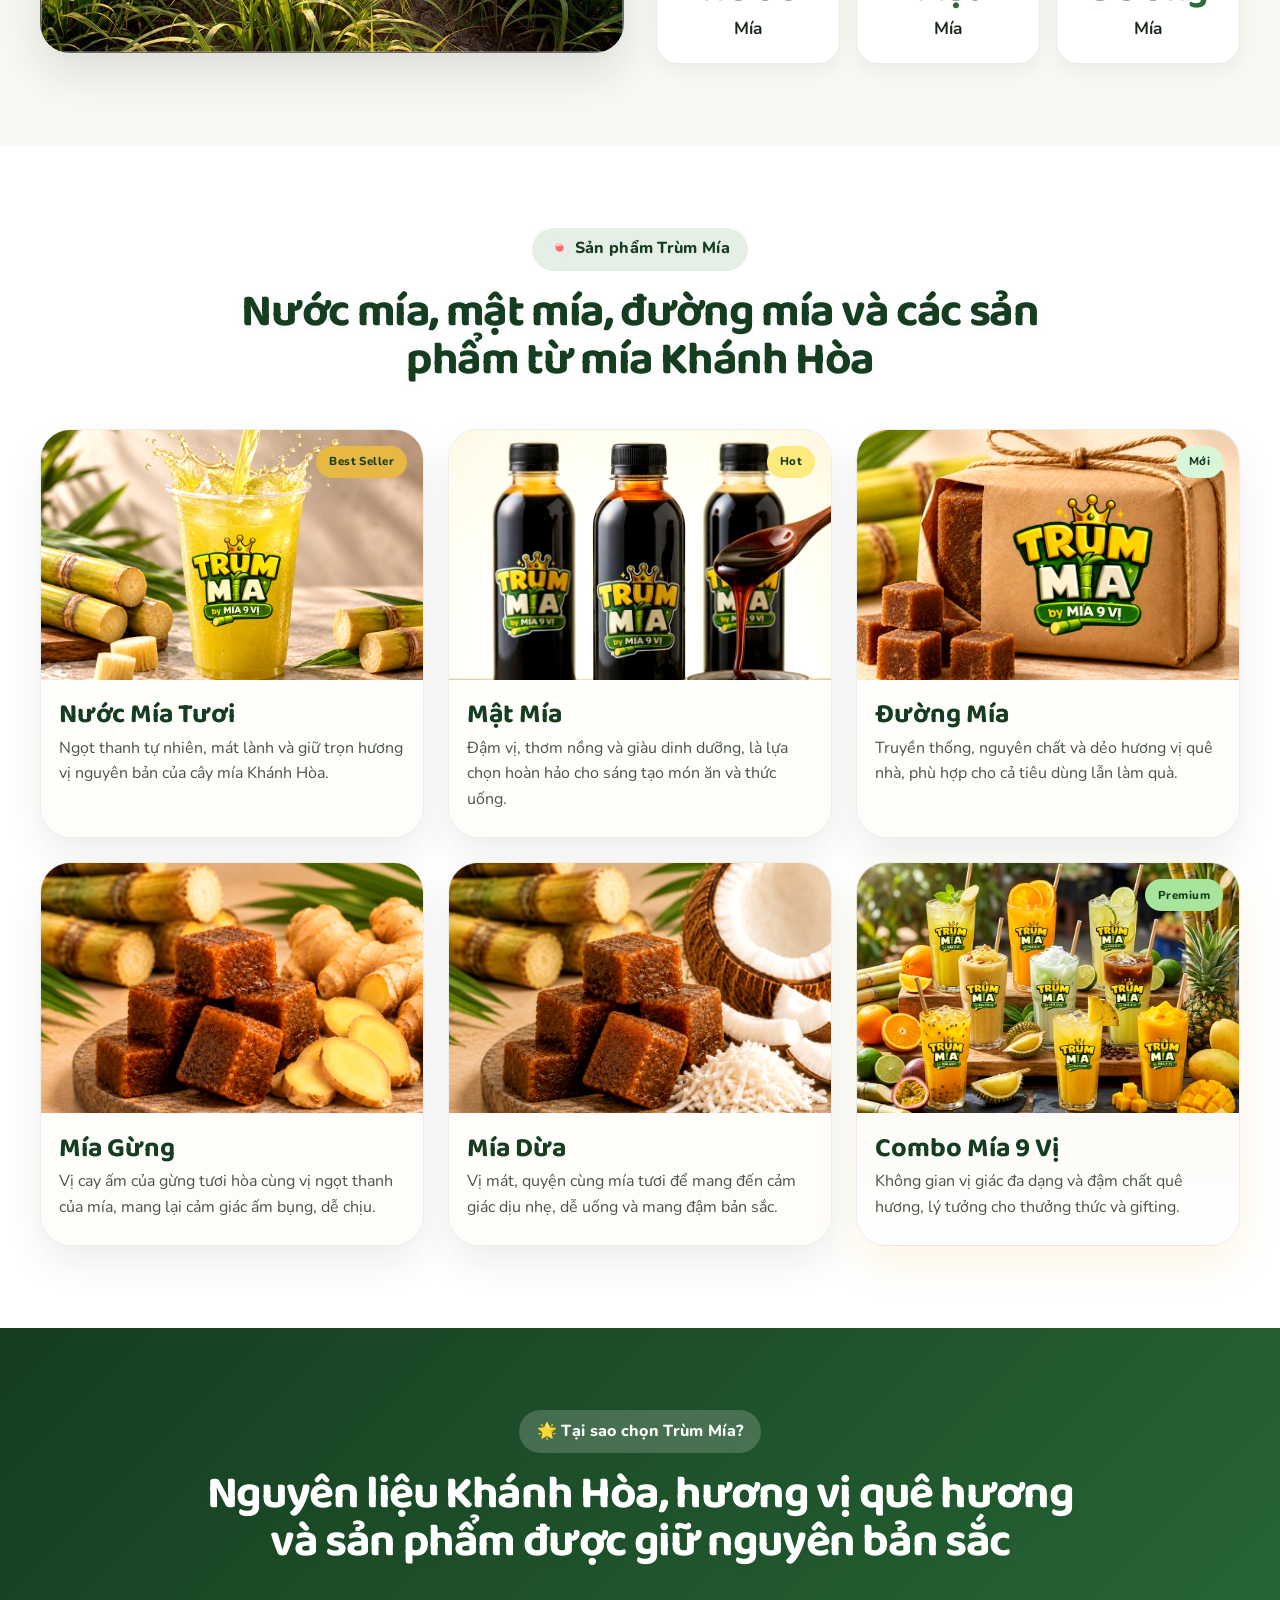
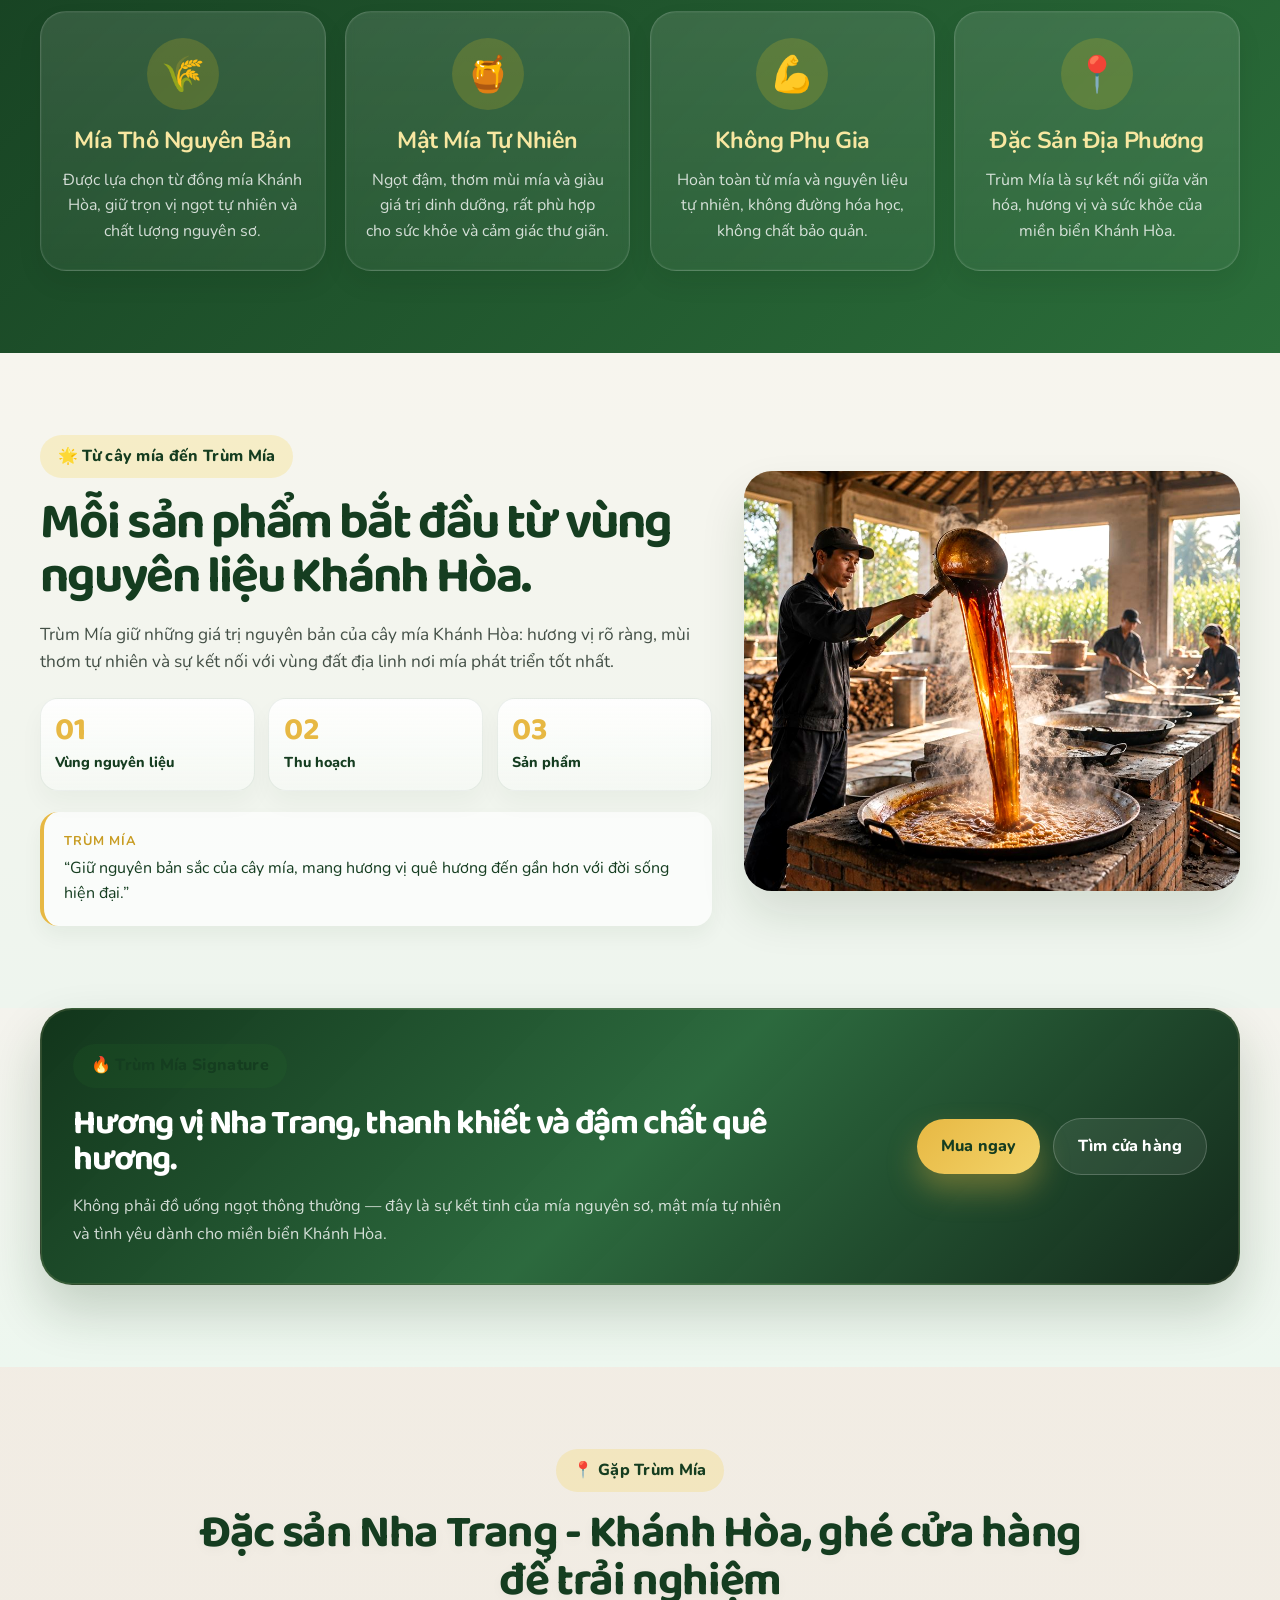
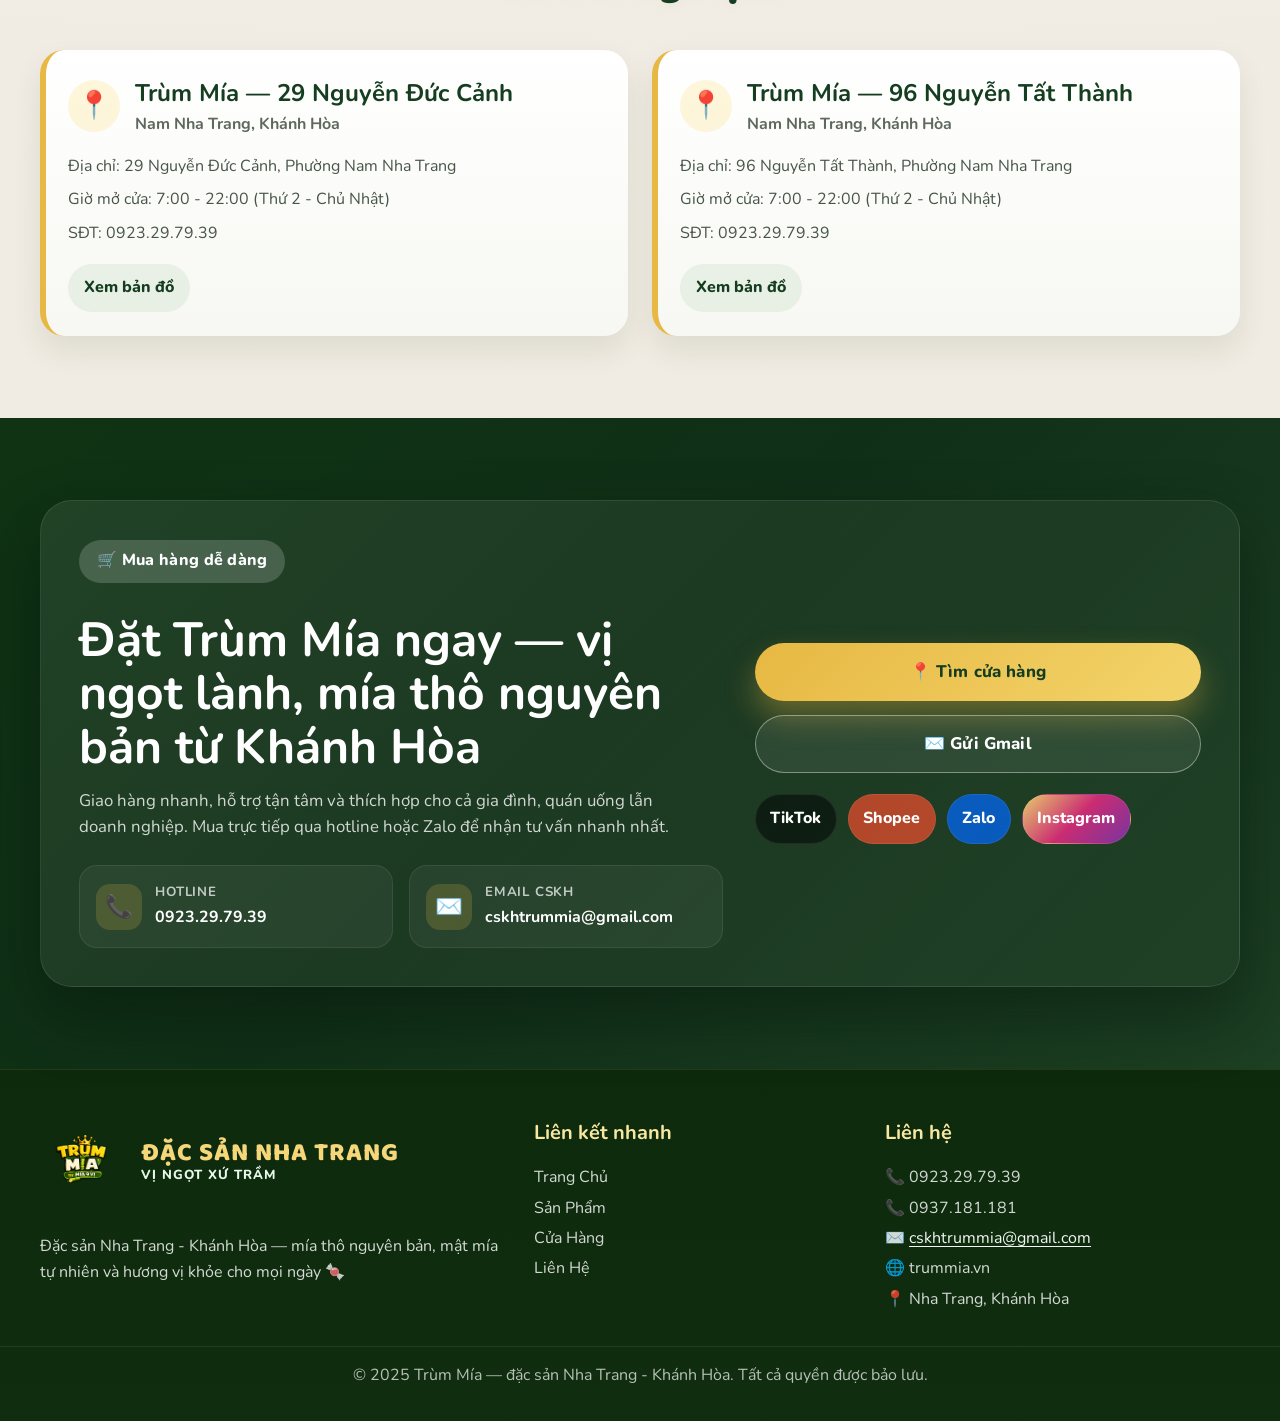
==== commit dea22f5b: "Replace product and section images with real brand photos, prune unused files Use real Trùm Mía prod" ====
--- a/index.html
+++ b/index.html
@@ -163,7 +163,7 @@
           <div class="about-grid">
             <div class="about-media animate-on-scroll">
               <img
-                src="assets/hero/hero-bg.jpg"
+                src="assets/about/canh-dong-mia-khanh-hoa.jpg"
                 alt="Cánh đồng mía xanh của Trùm Mía"
               />
             </div>
@@ -205,7 +205,7 @@
           <div class="product-grid">
             <article class="product-card animate-on-scroll">
               <span class="badge badge-gold">Best Seller</span>
-              <img src="assets/products/mia-nguyen-ban.jpg" alt="Nước mía tươi" />
+              <img src="assets/products/nuoc-mia-tuoi.jpg" alt="Nước mía tươi" />
               <div class="product-body">
                 <h3>Nước Mía Tươi</h3>
                 <p>Ngọt thanh tự nhiên, mát lành và giữ trọn hương vị nguyên bản của cây mía Khánh Hòa.</p>
@@ -231,15 +231,15 @@
             </article>
 
             <article class="product-card animate-on-scroll">
-              <img src="../../Hình%20Ảnh/_YafnC9ZiH3b72IW1gkIXkUNNplyqPQNqn3FDnnRqtRTLzpQ1ucn-qBhgDw5_CJ7ZDyTaFGKNX5HTKEvZd89FprPpCB7RXBDsv3Stt1cngs2tIXczcv8XFVtO3-mcoRN5SMflJYxLXVBrgES-OD3wpjkZUaqJhhQfx850rgRP4qg8hGHX8ZIZentgLgJ4sqm.jpg" alt="Mía dứa" />
-              <div class="product-body">
-                <h3>Mía Dứa</h3>
-                <p>Hương thơm dứa hòa quyện với vị mía, mang sắc thái tươi mới và sảng khoái.</p>
+              <img src="assets/products/mia-gung.jpg" alt="Mía gừng" />
+              <div class="product-body">
+                <h3>Mía Gừng</h3>
+                <p>Vị cay ấm của gừng tươi hòa cùng vị ngọt thanh của mía, mang lại cảm giác ấm bụng, dễ chịu.</p>
               </div>
             </article>
 
             <article class="product-card animate-on-scroll">
-              <img src="assets/products/mia-dua.jpg" alt="Mía dừa" />
+              <img src="assets/products/mia-cot-dua.jpg" alt="Mía dừa" />
               <div class="product-body">
                 <h3>Mía Dừa</h3>
                 <p>Vị mát, quyện cùng mía tươi để mang đến cảm giác dịu nhẹ, dễ uống và mang đậm bản sắc.</p>
@@ -248,7 +248,7 @@
 
             <article class="product-card premium animate-on-scroll">
               <span class="badge badge-premium">Premium</span>
-              <img src="../../Hình%20Ảnh/wTs_JzbEuMiBzlJ3va0wx457WSNlq9mEcPUIVLlUNj6p7cuUFZP8Kb66TFa9iWfkSXhwSZLqRFyNLaOXyI_MOr_yk4g3lJ2sFeSdqH1uLjNnX7CJxFgMziMiAQviR4yR0d3V-V75uIiJsbuM4DUbscv2uPftWSLLW7RaH3EFR9nI4h3Wx8QcX8_Wao-DbLQB.jpg" alt="Combo mía 9 vị" />
+              <img src="assets/products/combo-mia-9-vi.jpg" alt="Combo mía 9 vị" />
               <div class="product-body">
                 <h3>Combo Mía 9 Vị</h3>
                 <p>Không gian vị giác đa dạng và đậm chất quê hương, lý tưởng cho thưởng thức và gifting.</p>
@@ -323,7 +323,7 @@
           </div>
 
           <div class="story-visual animate-on-scroll">
-            <img src="../../Hình%20Ảnh/D9GgvOsBLsJN858OB41NVappqDcx5KFW7n9OgRJ2zPCDJ98b8OWwjh6ZVMm9yuSYBuPvreW5-x0CszhlCAlGRhvxZvpIsSQ4w6RMMLNx4dChH2T2XeEW2ONdvf8CeR4IbUPRD362qOlVAJ-YxC-zQrwP4jVrqCibIGPOQy0Xh6pZukO4DO1FoZfjfSV1Cm4Z.jpg" alt="Mía và cảnh đồng Khánh Hòa" />
+              <img src="assets/about/nau-mat-mia-truyen-thong.jpg" alt="Nấu mật mía truyền thống" />
           </div>
         </div>
       </section>
@@ -363,7 +363,7 @@
                 <li>Giờ mở cửa: 7:00 - 22:00 (Thứ 2 - Chủ Nhật)</li>
                 <li>SĐT: 0923.29.79.39</li>
               </ul>
-              <a href="https://maps.google.com/?q=29+Nguyễn+Đức+Cảnh,+Nam+Nha+Trang,+Khánh+Hòa" target="_blank" rel="noreferrer">Xem bản đồ</a>
+              <a href="https://maps.app.goo.gl/mThxFbCuepaLoEya8" target="_blank" rel="noreferrer">Xem bản đồ</a>
             </article>
 
             <article class="store-card animate-on-scroll">
@@ -379,7 +379,7 @@
                 <li>Giờ mở cửa: 7:00 - 22:00 (Thứ 2 - Chủ Nhật)</li>
                 <li>SĐT: 0923.29.79.39</li>
               </ul>
-              <a href="https://maps.google.com/?q=96+Nguyễn+Tất+Thành,+Nam+Nha+Trang,+Khánh+Hòa" target="_blank" rel="noreferrer">Xem bản đồ</a>
+              <a href="https://maps.app.goo.gl/g6LvA3dyi9q7vAZd7" target="_blank" rel="noreferrer">Xem bản đồ</a>
             </article>
           </div>
         </div>
--- a/css/style.css
+++ b/css/style.css
@@ -47,7 +47,7 @@
 }
 
 .section {
-  padding: 96px 0;
+  padding: 82px 0;
 }
 
 .section-heading {
@@ -101,7 +101,7 @@
   max-width: 900px;
   font-family: 'Baloo 2', cursive;
   color: var(--green-dark);
-  font-size: clamp(2.3rem, 4vw, 4rem);
+  font-size: clamp(2.05rem, 3.6vw, 3.45rem);
   line-height: 1.04;
   letter-spacing: -0.03em;
   text-shadow: 0 3px 12px rgba(21, 61, 32, 0.04);
@@ -130,7 +130,7 @@
   display: flex;
   align-items: center;
   justify-content: space-between;
-  min-height: 82px;
+  min-height: 72px;
   gap: 1rem;
 }
 
@@ -142,8 +142,8 @@
 }
 
 .brand img {
-  width: 134px;
-  height: 134px;
+  width: 88px;
+  height: 88px;
   object-fit: contain;
   transform: scale(1.2);
   transform-origin: center;
@@ -168,7 +168,7 @@
 .brand-text small,
 .brand-tagline {
   color: #e7f7e8;
-  font-size: 2.1rem;
+  font-size: 0.82rem;
   font-weight: 800;
   letter-spacing: 0.08em;
   text-transform: uppercase;
@@ -177,14 +177,14 @@
 .brand-tagline {
   color: #f5d77a;
   letter-spacing: 0.14em;
-  font-size: 1.9rem;
+  font-size: 0.78rem;
   line-height: 1.06;
 }
 
 .main-nav {
   display: flex;
   align-items: center;
-  gap: 1.2rem;
+  gap: 1rem;
   font-weight: 700;
   color: rgba(255, 255, 255, 0.92);
 }
@@ -250,7 +250,7 @@
 .hero {
   position: relative;
   overflow: hidden;
-  min-height: 820px;
+  min-height: 720px;
   display: flex;
   align-items: center;
   background-image:
@@ -273,8 +273,8 @@
   display: grid;
   grid-template-columns: 1.12fr 0.88fr;
   align-items: center;
-  gap: 2.4rem;
-  padding: 90px 0 70px;
+  gap: 2rem;
+  padding: 70px 0 58px;
 }
 
 .hero-copy {
@@ -310,7 +310,7 @@
 .hero-copy h1 {
   margin: 0;
   font-family: 'Baloo 2', cursive;
-  font-size: clamp(3.2rem, 5vw, 5.8rem);
+  font-size: clamp(3rem, 4.8vw, 5.2rem);
   line-height: 0.9;
   letter-spacing: -0.06em;
   color: #fff7d9;
@@ -320,7 +320,7 @@
 
 .tagline {
   margin: 0.8rem 0 0.5rem;
-  font-size: clamp(1.48rem, 2vw, 2.3rem);
+  font-size: clamp(1.25rem, 1.8vw, 1.9rem);
   font-weight: 800;
   letter-spacing: -0.02em;
   max-width: 650px;
@@ -356,7 +356,7 @@
 .description {
   max-width: 650px;
   color: rgba(255, 255, 255, 0.86);
-  font-size: 1.08rem;
+  font-size: 1rem;
   margin: 0 0 1.6rem;
   line-height: 1.8;
 }
@@ -738,7 +738,7 @@
 .product-body h3 {
   margin: 0 0 0.45rem;
   font-family: 'Baloo 2', cursive;
-  font-size: 2rem;
+  font-size: 1.7rem;
   color: var(--green-dark);
   line-height: 1;
 }
@@ -1290,22 +1290,17 @@
   }
 
   .section {
-    padding: 70px 0;
+    padding: 58px 0;
   }
 
   .brand {
     gap: 0.55rem;
     min-width: 0;
   }
-
   .brand img {
-    width: 72px;
-    height: 72px;
+    width: 62px;
+    height: 62px;
     transform: scale(1);
-  }
-
-  .brand-text {
-    gap: 0.1rem;
   }
 
   .brand-name {
@@ -1315,8 +1310,7 @@
 
   .brand-text small,
   .brand-tagline {
-    font-size: 0.78rem;
-    letter-spacing: 0.08em;
+    font-size: 0.66rem;
     line-height: 1.15;
   }
 
@@ -1345,10 +1339,18 @@
 
   .nav-wrap {
     position: relative;
-    min-height: 76px;
-  }
-
-  .hero-inner,
+    min-height: 68px;
+  }
+
+  .hero {
+    min-height: 600px;
+  }
+
+  .hero-inner {
+    padding-top: 32px;
+    padding-bottom: 42px;
+  }
+
   .about-grid,
   .story-layout,
   .product-grid,
@@ -1363,14 +1365,6 @@
     grid-template-columns: 1fr;
   }
 
-  .hero {
-    min-height: 640px;
-  }
-
-  .hero-inner {
-    padding-top: 40px;
-  }
-
   .eyebrow {
     width: 100%;
     justify-content: center;
@@ -1381,12 +1375,12 @@
   }
 
   .hero-copy h1 {
-    font-size: clamp(2.5rem, 13vw, 4.2rem);
+    font-size: clamp(2.35rem, 12vw, 3.6rem);
     line-height: 0.96;
   }
 
   .tagline {
-    font-size: 1.35rem;
+    font-size: 1.18rem;
   }
 
   .hero-badges span {
@@ -1395,7 +1389,8 @@
   }
 
   .description {
-    font-size: 0.98rem;
+    font-size: 0.94rem;
+    line-height: 1.65;
   }
 
   .hero-actions {
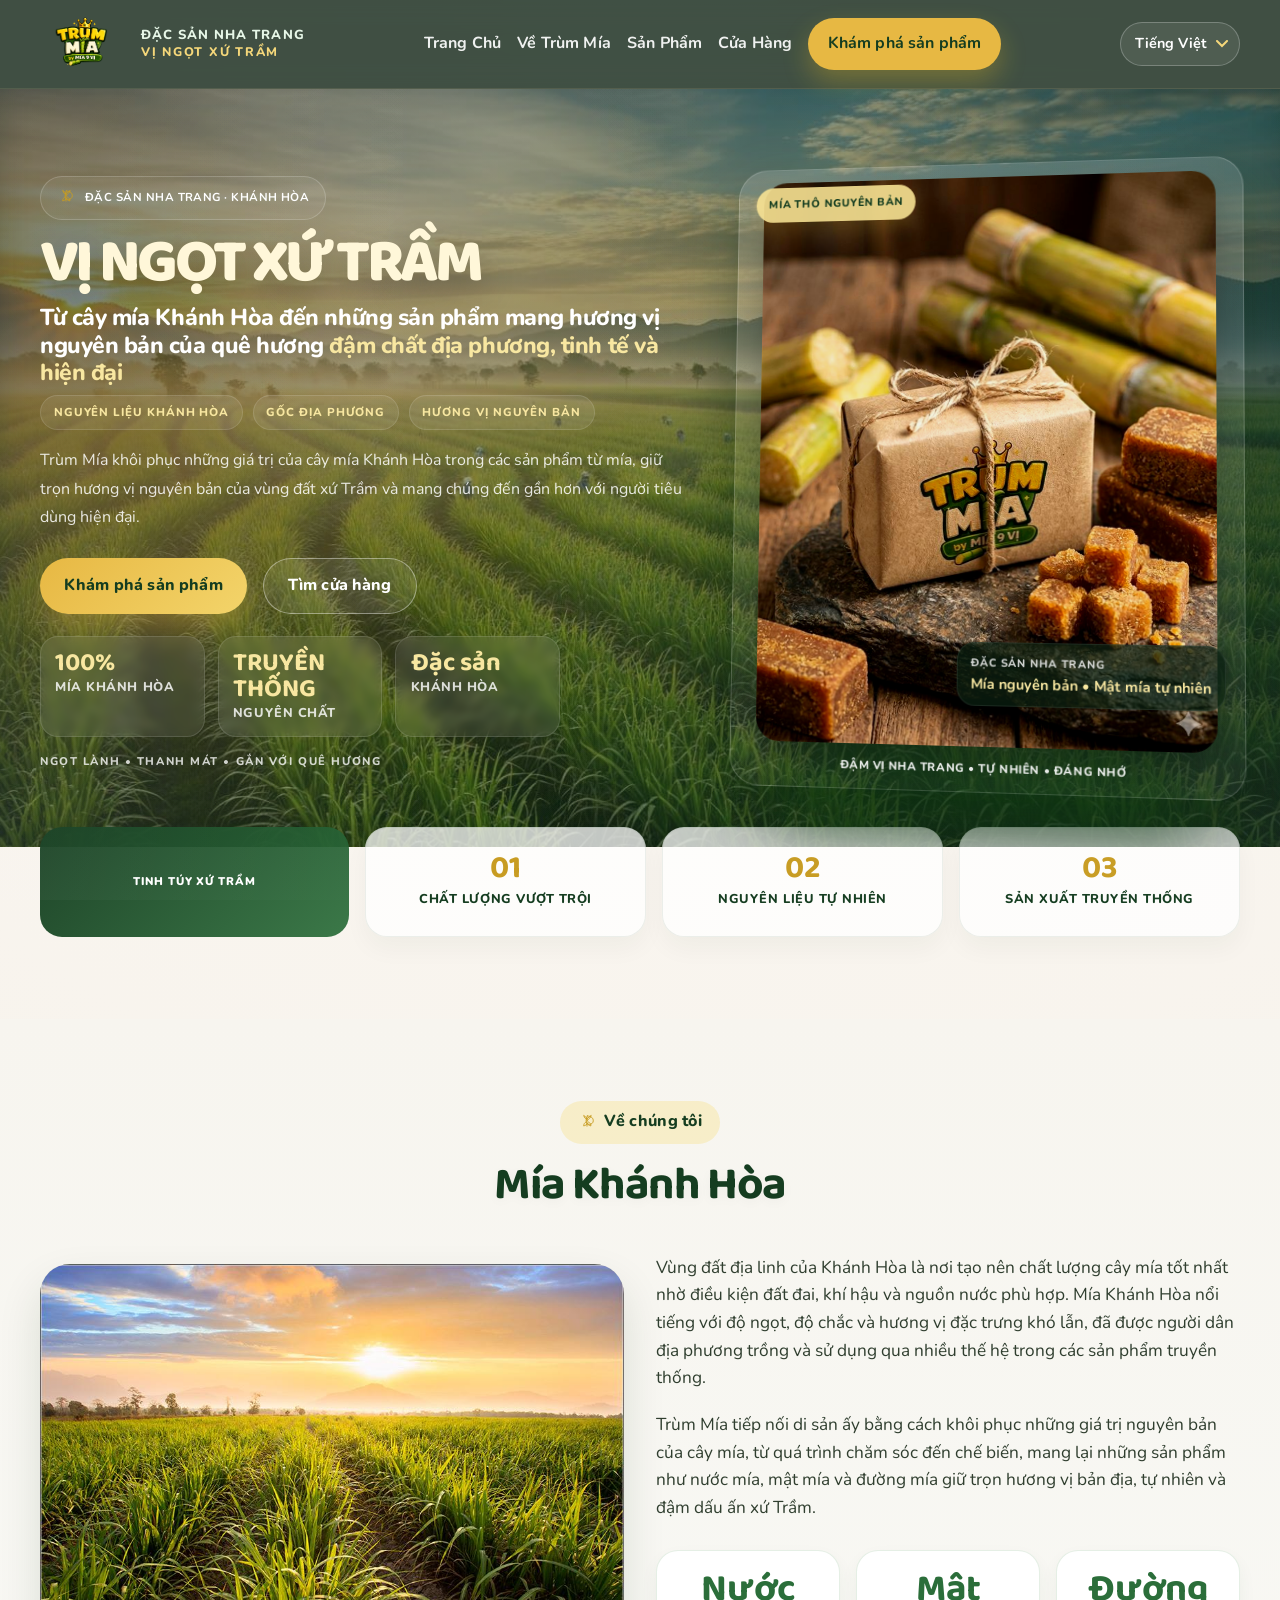
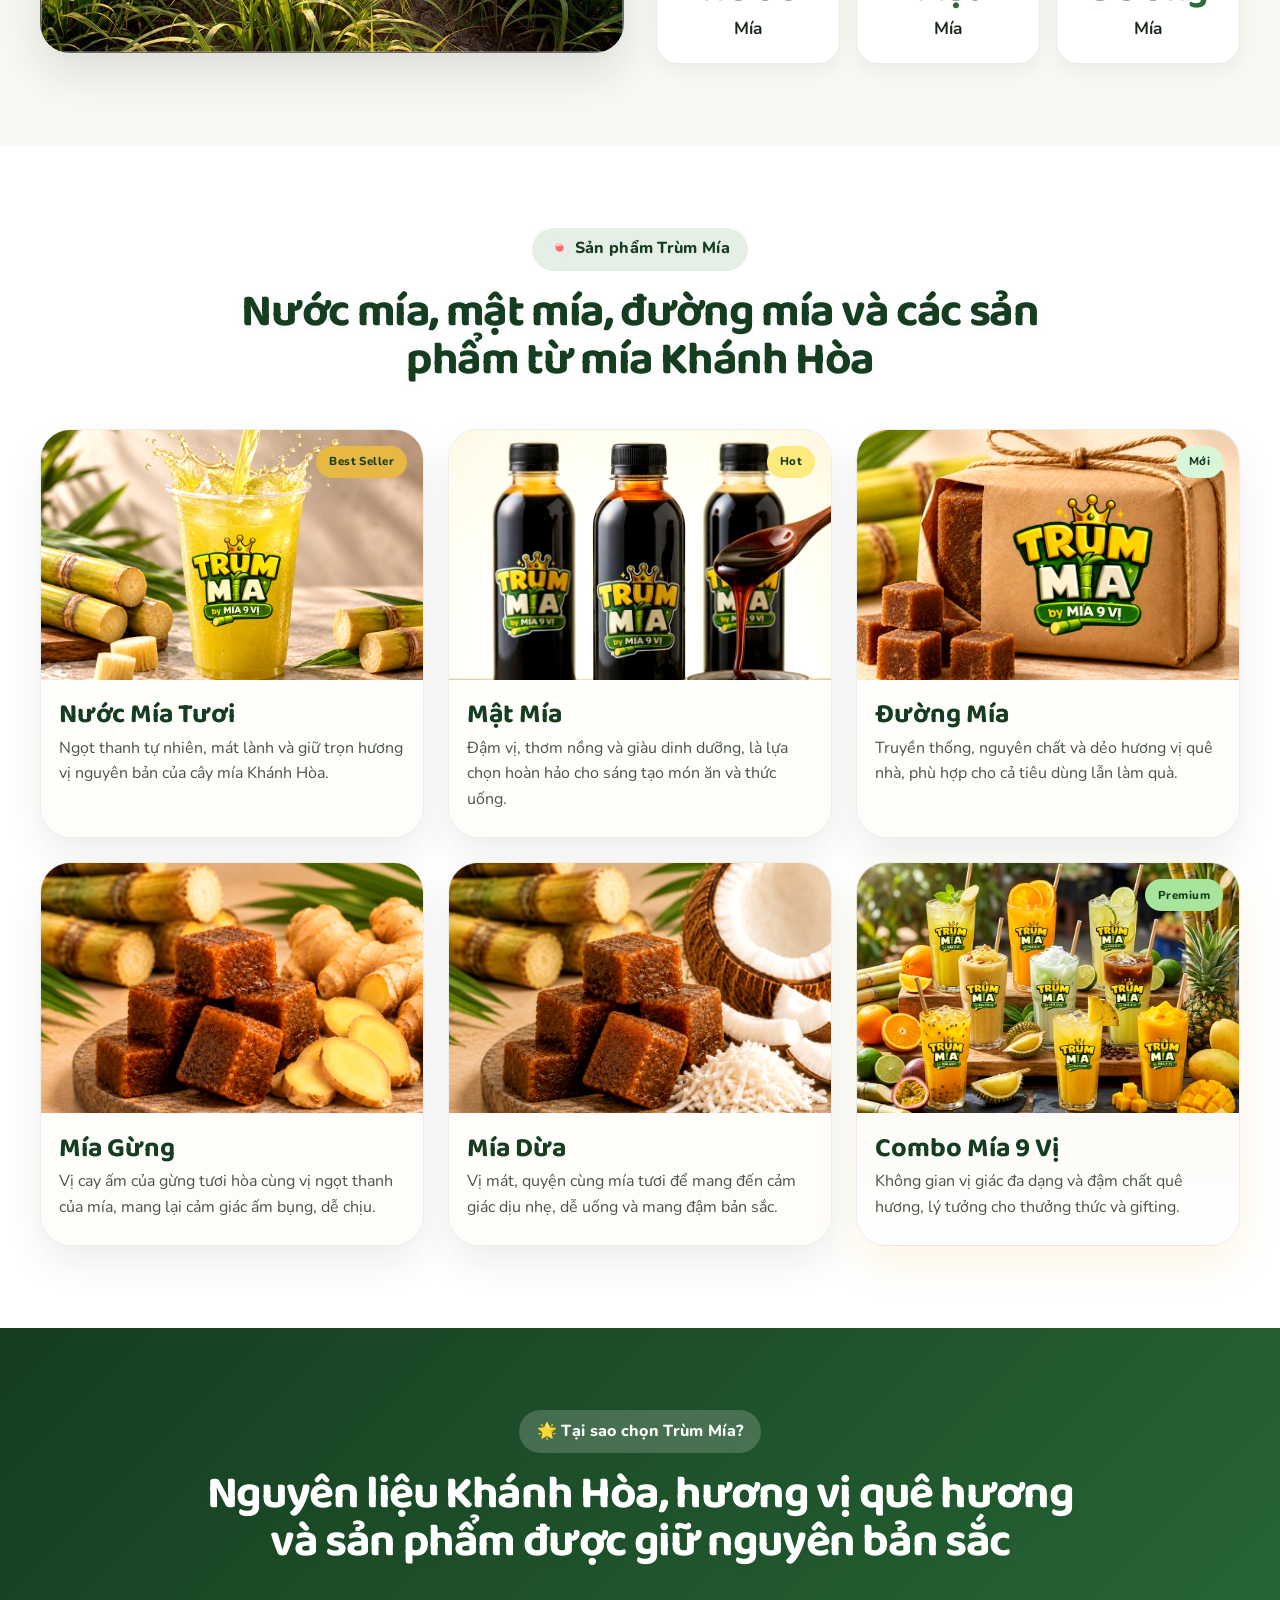
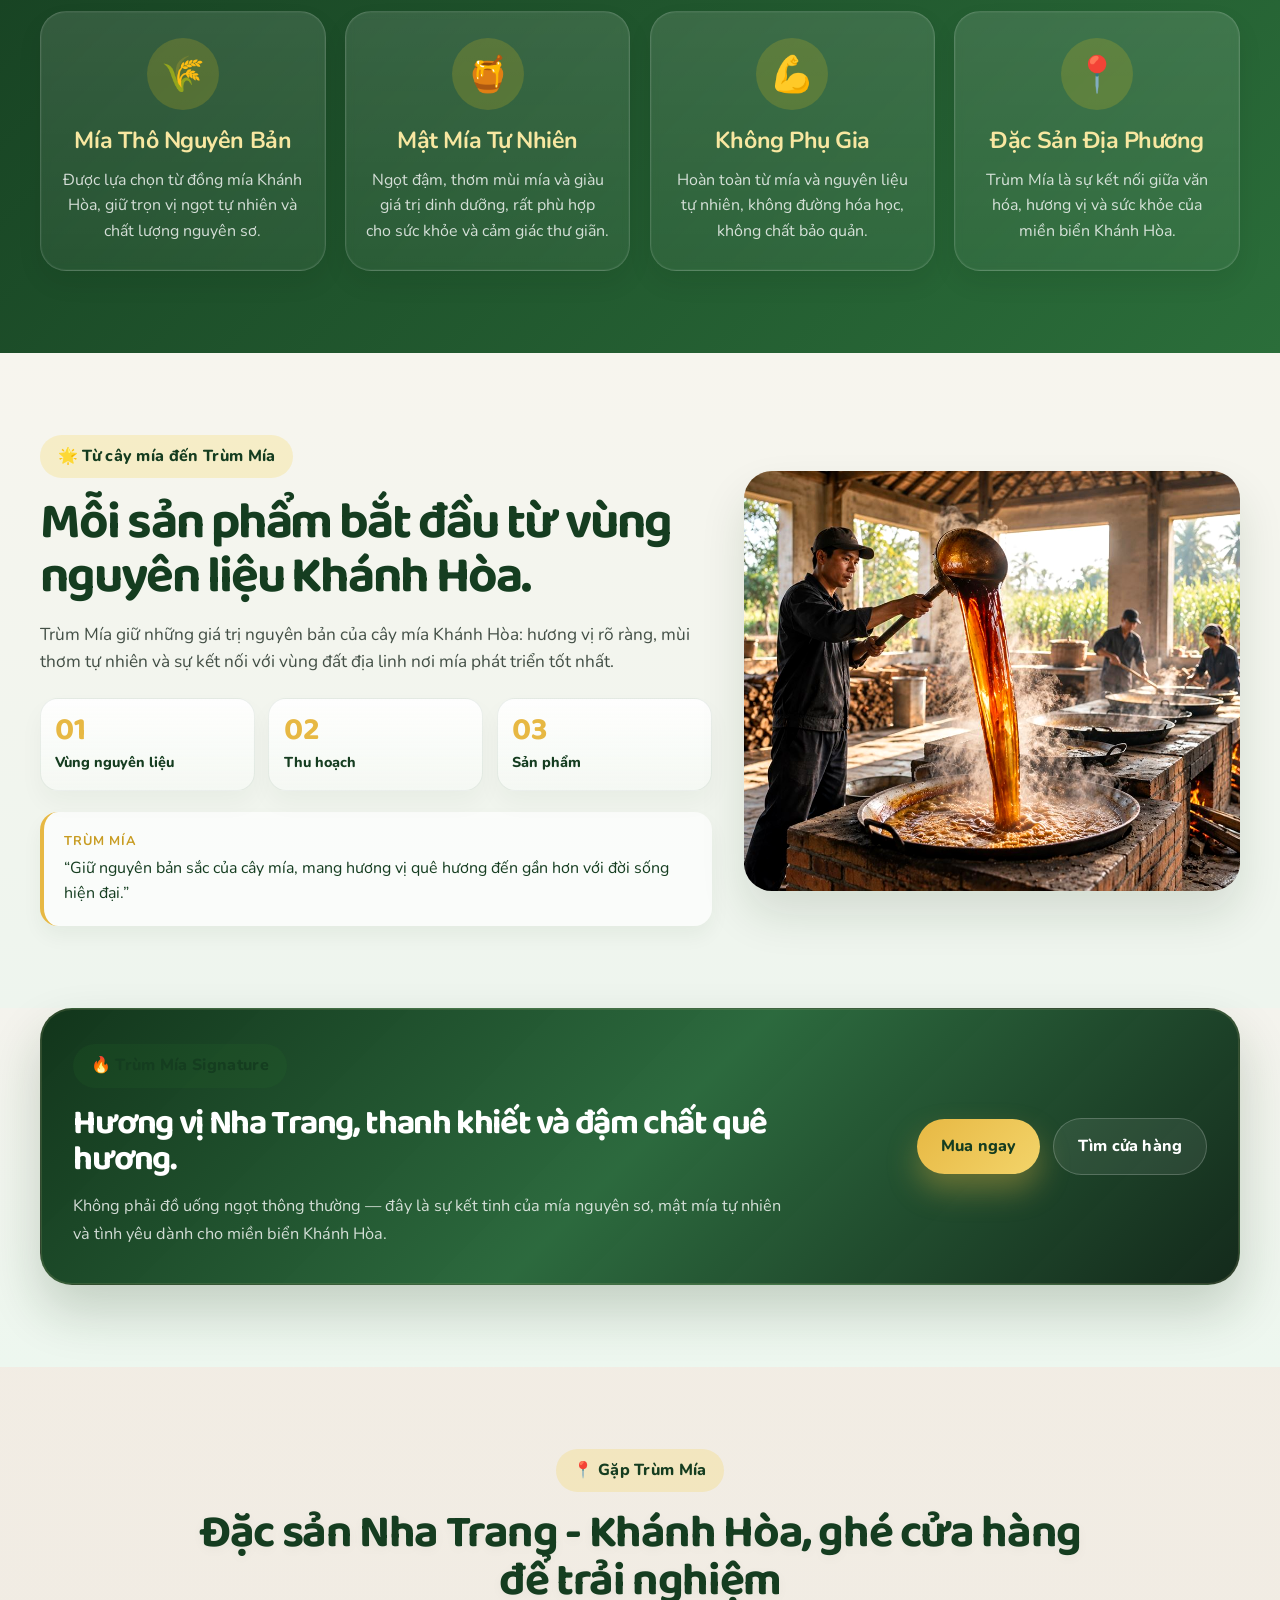
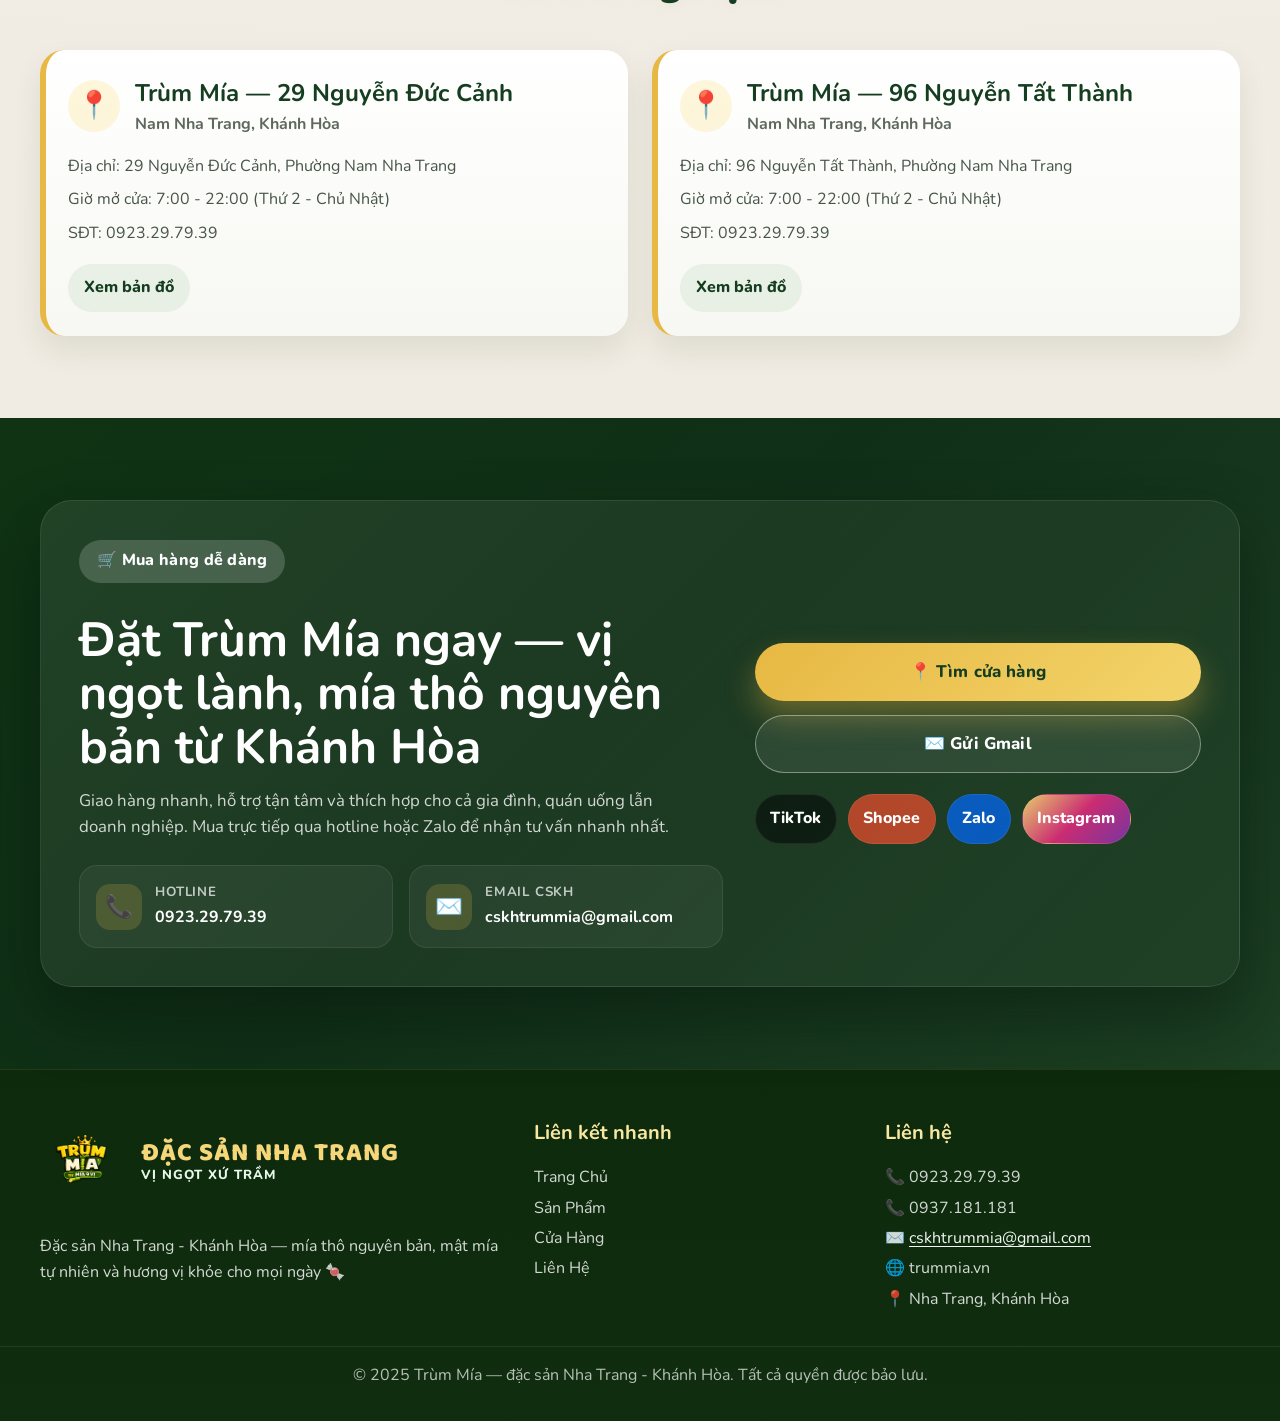
==== commit 53f605cd: "Add language switcher (EN/KO/RU/ZH) with client-side translations Static i18n via js/i18n.js keyed o" ====
--- a/index.html
+++ b/index.html
@@ -40,6 +40,16 @@
           </div>
         </a>
 
+        <div class="lang-switch">
+          <select id="langSelect" aria-label="Ngôn ngữ / Language">
+            <option value="vi">Tiếng Việt</option>
+            <option value="en">English</option>
+            <option value="ko">한국어</option>
+            <option value="ru">Русский</option>
+            <option value="zh">中文</option>
+          </select>
+        </div>
+
         <button class="menu-toggle" id="menuToggle" aria-label="Mở menu">
           <span></span>
           <span></span>
@@ -111,7 +121,7 @@
               <span class="image-badge">Mía thô nguyên bản</span>
               <img
                 src="assets/products/mia-nguyen-ban.jpg"
-                alt="Cánh đồng mía Trùm Mía lúc bình minh"
+                alt="Đường mía Trùm Mía gói giấy kraft cùng cây mía tươi"
               />
               <div class="floating-note">
                 <span>Đặc sản Nha Trang</span>
@@ -473,6 +483,7 @@
       <a href="https://zalo.me/0923297939" target="_blank" rel="noreferrer" class="mobile-cta secondary">Zalo</a>
     </div>
 
+    <script src="js/i18n.js"></script>
     <script src="js/main.js"></script>
   </body>
 </html>
--- a/css/style.css
+++ b/css/style.css
@@ -227,6 +227,66 @@
   display: none !important;
 }
 
+.main-nav {
+  order: 2;
+}
+
+.lang-switch {
+  order: 3;
+  flex-shrink: 0;
+}
+
+.lang-switch select {
+  appearance: none;
+  -webkit-appearance: none;
+  font: inherit;
+  font-size: 0.9rem;
+  font-weight: 700;
+  color: var(--white);
+  background: rgba(255, 255, 255, 0.08)
+    url("data:image/svg+xml,%3Csvg xmlns='http://www.w3.org/2000/svg' width='12' height='8' viewBox='0 0 12 8'%3E%3Cpath d='M1 1l5 5 5-5' fill='none' stroke='%23f5d77a' stroke-width='2' stroke-linecap='round'/%3E%3C/svg%3E")
+    no-repeat right 0.7rem center;
+  border: 1px solid rgba(255, 255, 255, 0.24);
+  border-radius: 999px;
+  padding: 0.5rem 2rem 0.5rem 0.9rem;
+  min-height: 44px;
+  cursor: pointer;
+}
+
+.lang-switch select option {
+  color: #1a2a1a;
+  background: #ffffff;
+}
+
+.lang-switch select:focus-visible {
+  outline: 2px solid var(--gold);
+  outline-offset: 2px;
+}
+
+html[lang="ko"] body {
+  font-family: 'Nunito', 'Malgun Gothic', 'Apple SD Gothic Neo', 'Noto Sans KR', sans-serif;
+}
+
+html[lang="zh"] body {
+  font-family: 'Nunito', 'Microsoft YaHei', 'PingFang SC', 'Noto Sans SC', sans-serif;
+}
+
+html[lang="ru"] h1,
+html[lang="ru"] h2,
+html[lang="ru"] h3,
+html[lang="ko"] h1,
+html[lang="ko"] h2,
+html[lang="ko"] h3,
+html[lang="zh"] h1,
+html[lang="zh"] h2,
+html[lang="zh"] h3,
+html[lang="ru"] .brand-name,
+html[lang="ko"] .brand-name,
+html[lang="zh"] .brand-name {
+  font-family: 'Nunito', 'Malgun Gothic', 'Microsoft YaHei', 'PingFang SC', sans-serif;
+  overflow-wrap: anywhere;
+}
+
 .menu-toggle {
   display: none;
   width: 48px;
@@ -1316,6 +1376,16 @@
 
   .menu-toggle {
     display: block;
+  }
+
+  .lang-switch {
+    order: 0;
+    margin-left: auto;
+  }
+
+  .lang-switch select {
+    font-size: 0.82rem;
+    padding: 0.5rem 1.8rem 0.5rem 0.7rem;
   }
 
   .main-nav {
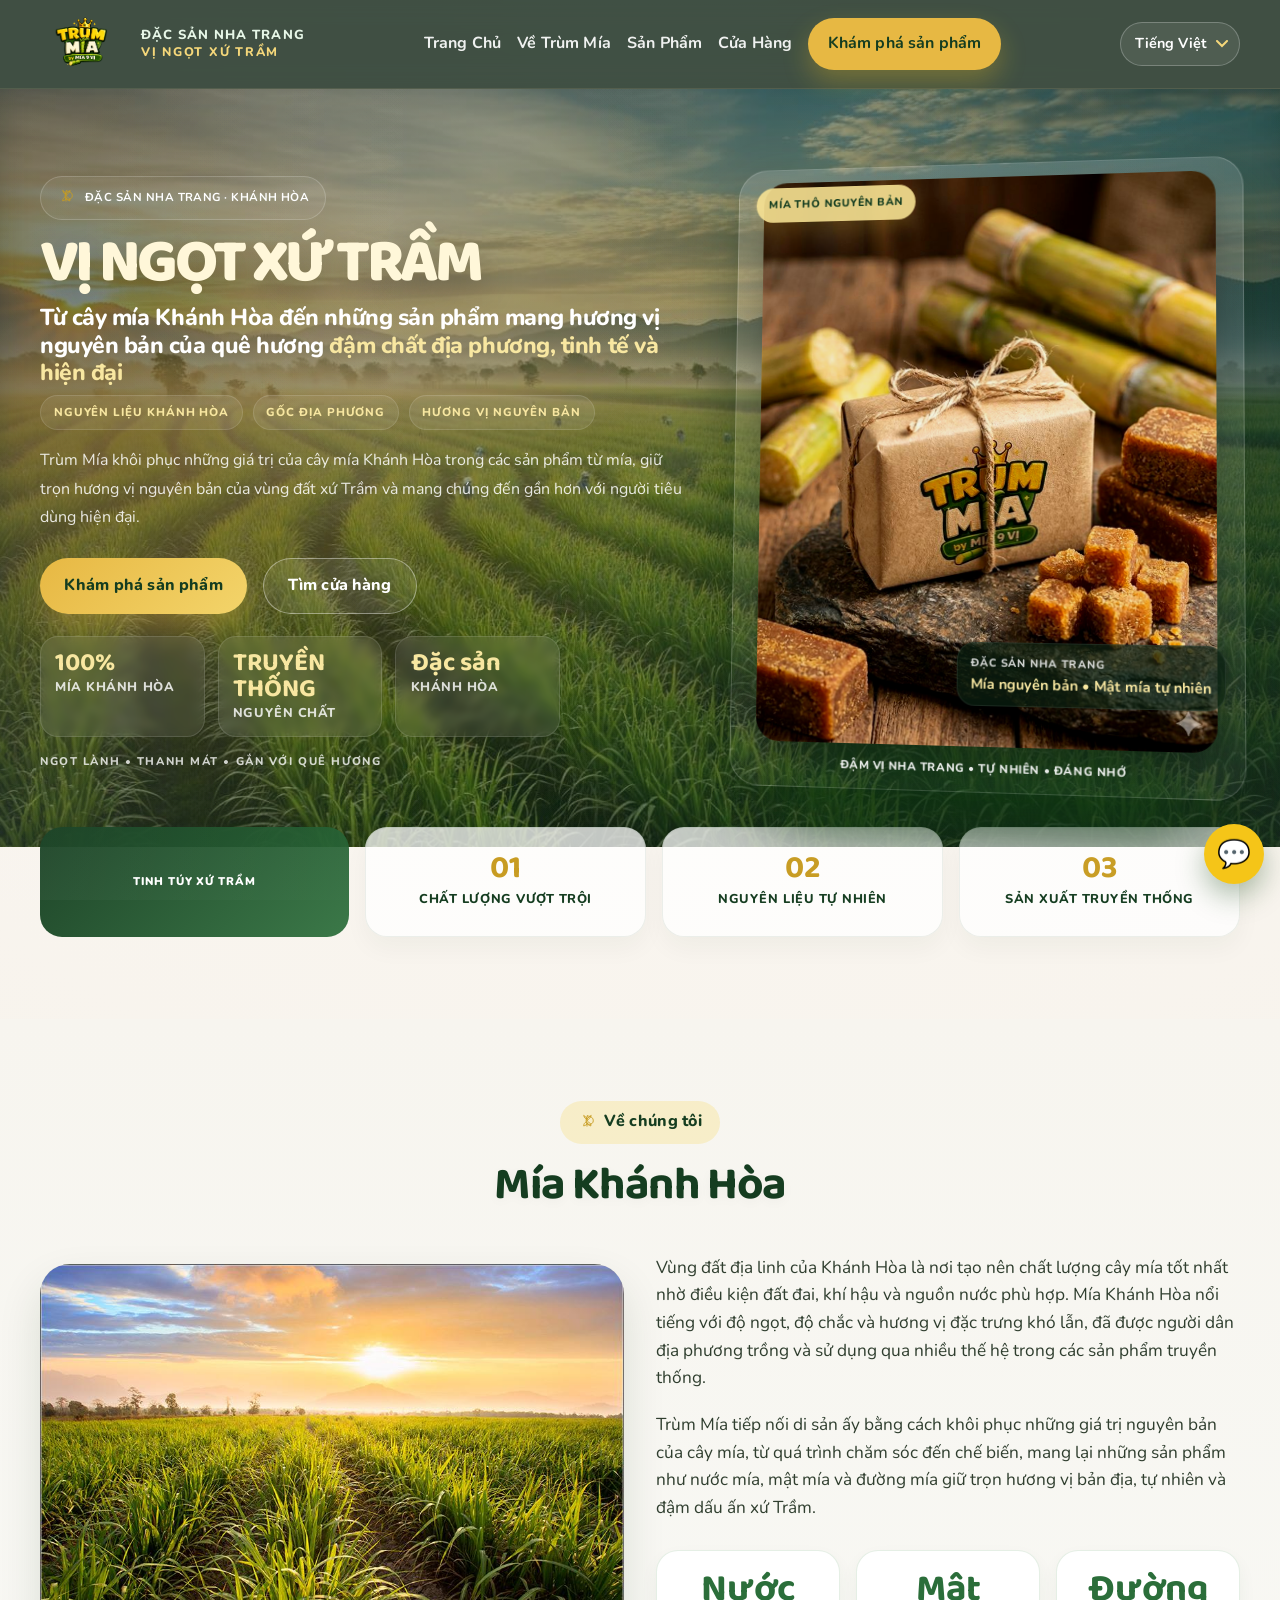
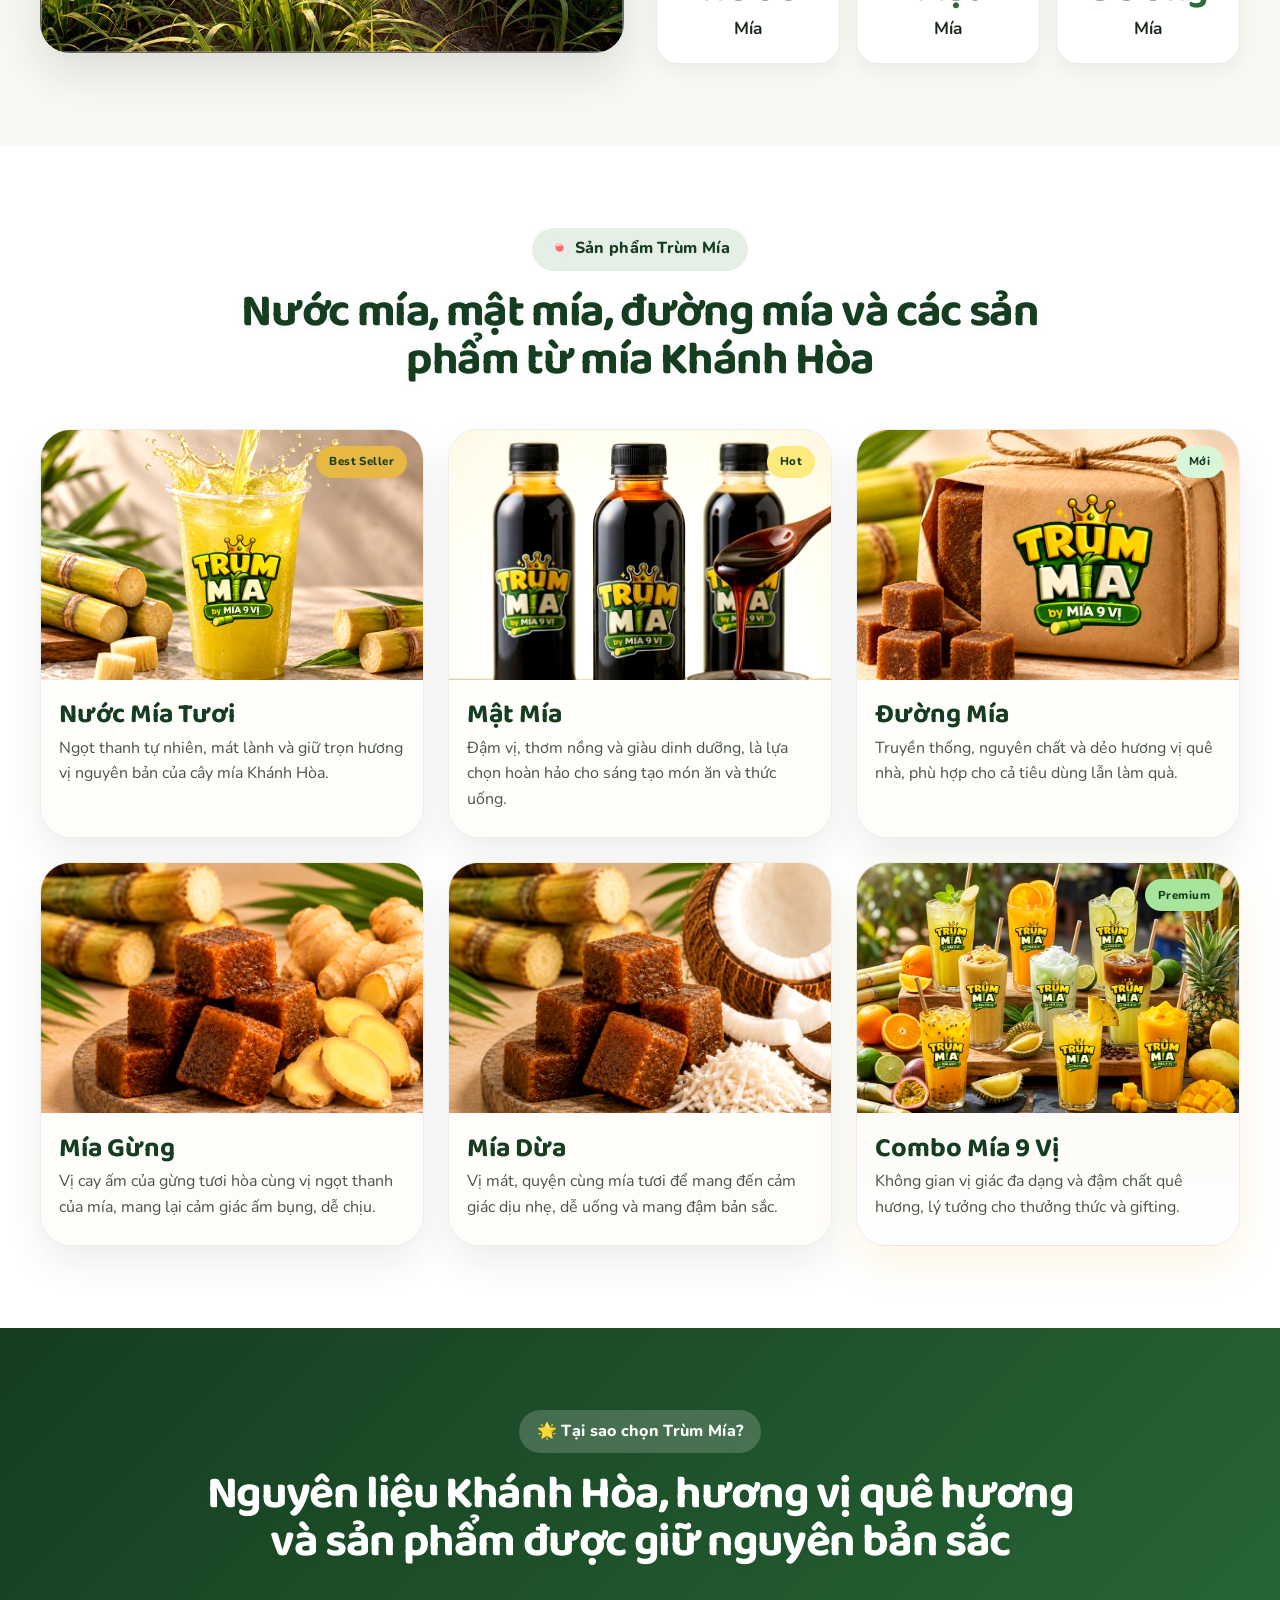
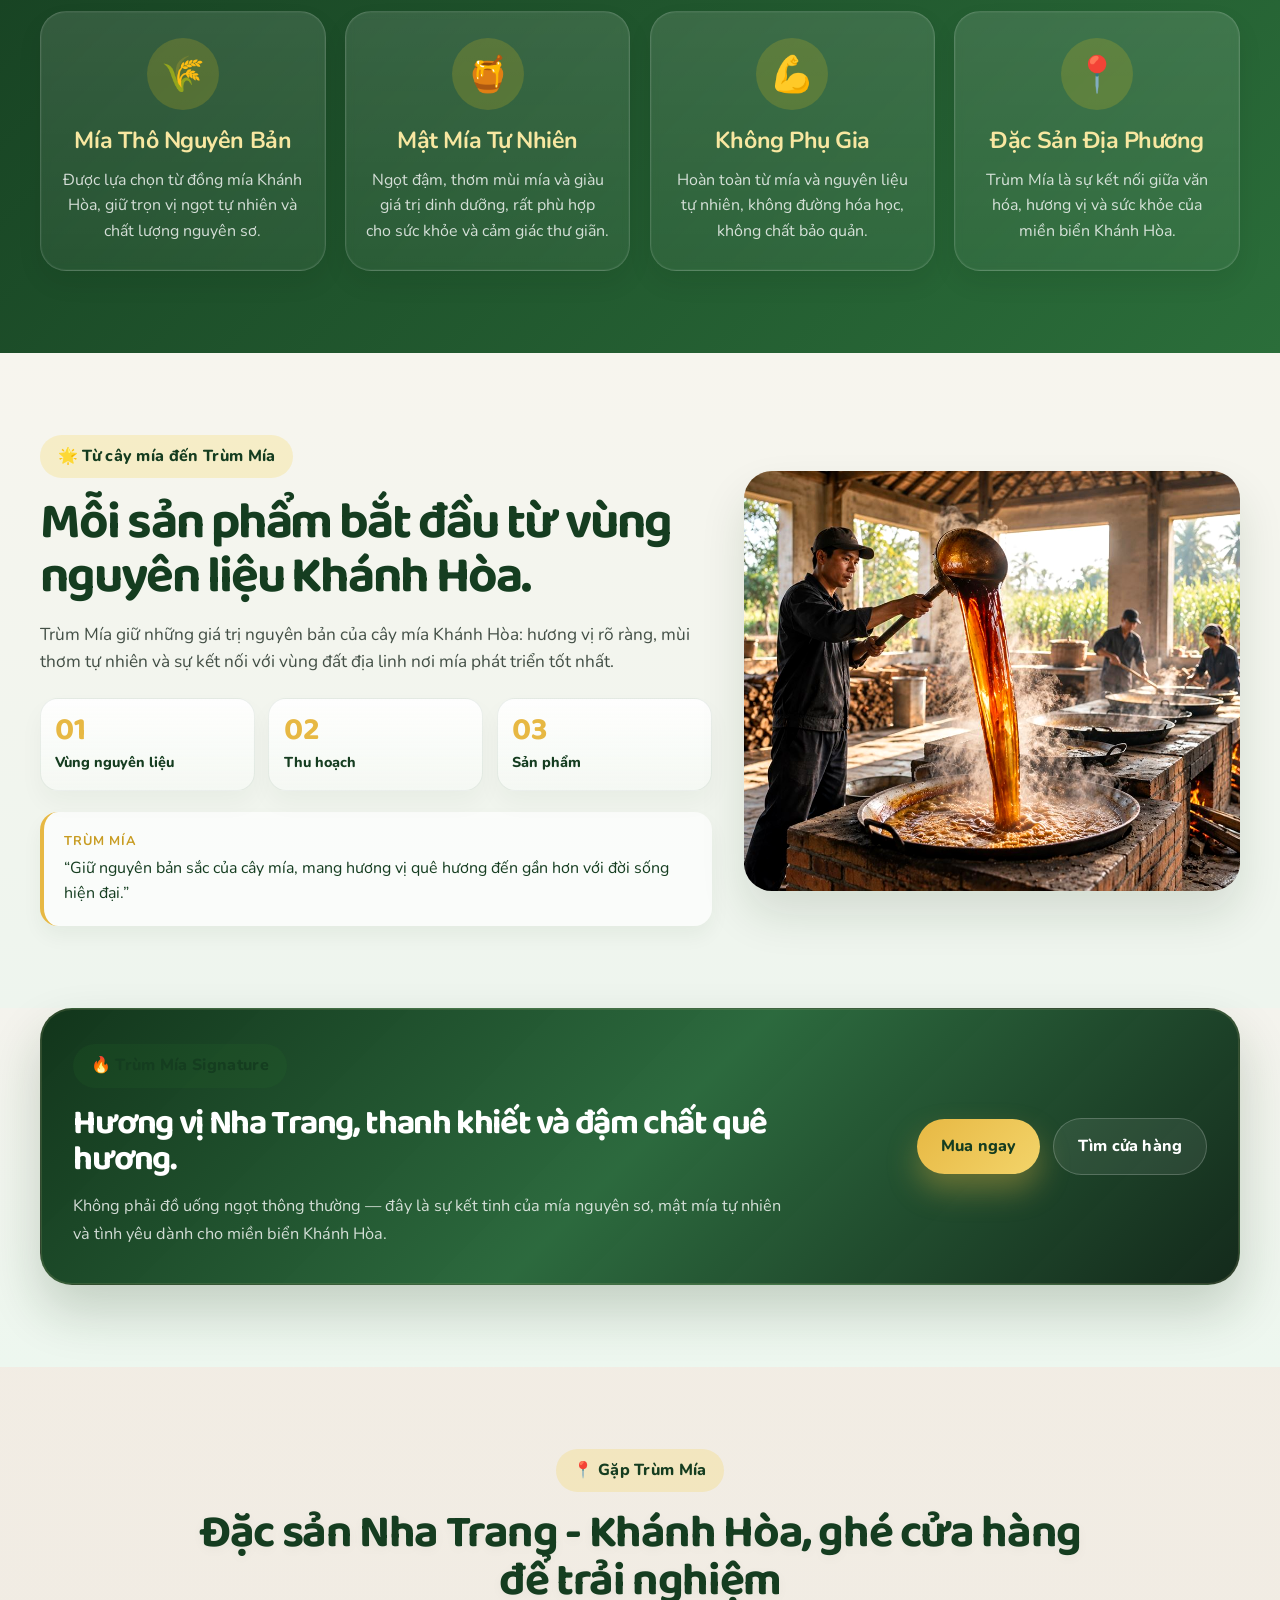
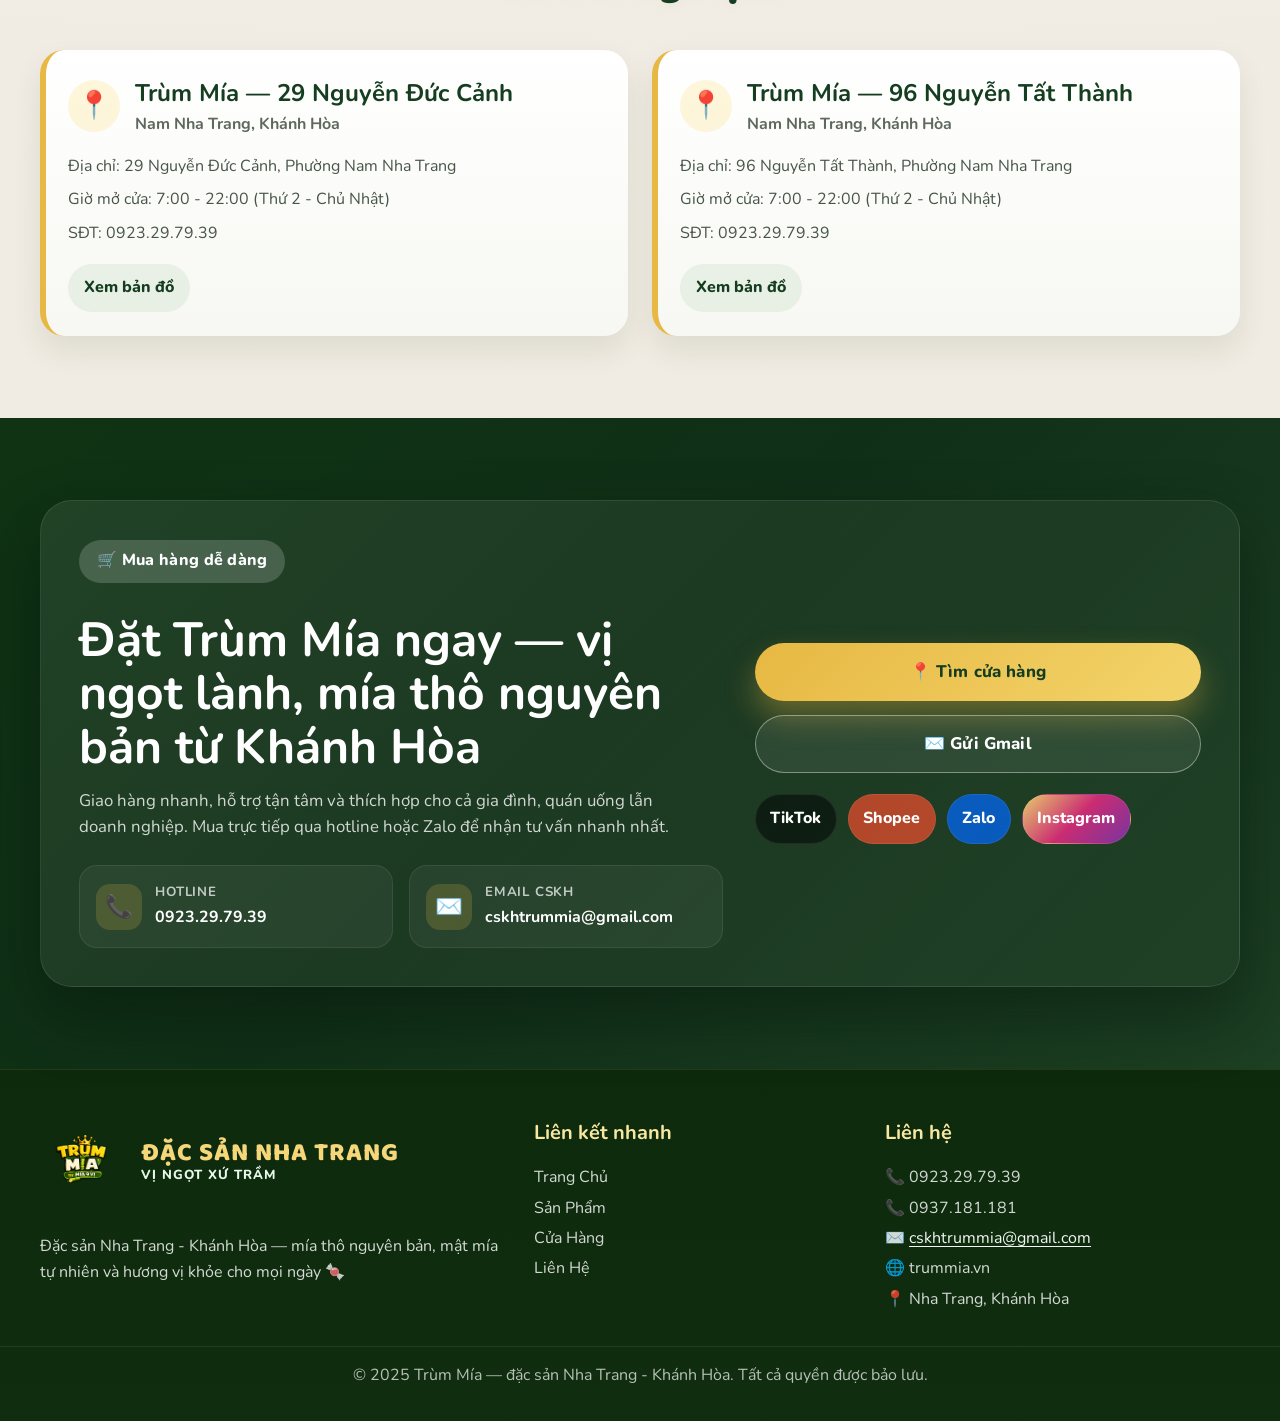
==== commit 129b6650: "Add AI chat widget backed by Cloudflare Worker proxy Floating multilingual chat box that calls the t" ====
--- a/index.html
+++ b/index.html
@@ -28,6 +28,7 @@
       rel="stylesheet"
     />
     <link rel="stylesheet" href="css/style.css" />
+    <link rel="stylesheet" href="css/chat.css" />
   </head>
   <body>
     <header class="site-header" id="header">
@@ -485,5 +486,6 @@
 
     <script src="js/i18n.js"></script>
     <script src="js/main.js"></script>
+    <script src="js/chat.js"></script>
   </body>
 </html>
--- a/css/chat.css
+++ b/css/chat.css
@@ -0,0 +1,161 @@
+.chat-widget {
+  position: fixed;
+  right: 1rem;
+  bottom: 1rem;
+  z-index: 60;
+  font-family: 'Nunito', sans-serif;
+}
+
+.chat-fab {
+  width: 60px;
+  height: 60px;
+  border: 0;
+  border-radius: 50%;
+  background: #f5c518;
+  color: #1a4a1a;
+  font-size: 1.7rem;
+  cursor: pointer;
+  box-shadow: 0 12px 28px rgba(26, 74, 26, 0.35);
+}
+
+.chat-fab:hover {
+  transform: scale(1.06);
+}
+
+.chat-fab:focus-visible,
+.chat-close:focus-visible,
+#chatSend:focus-visible,
+#chatInput:focus-visible {
+  outline: 2px solid #f5c518;
+  outline-offset: 2px;
+}
+
+.chat-panel {
+  display: flex;
+  flex-direction: column;
+  width: min(360px, calc(100vw - 2rem));
+  height: min(520px, calc(100vh - 6rem));
+  background: #ffffff;
+  border-radius: 20px;
+  overflow: hidden;
+  box-shadow: 0 20px 50px rgba(11, 32, 14, 0.35);
+}
+
+.chat-panel[hidden] {
+  display: none;
+}
+
+.chat-head {
+  display: flex;
+  align-items: center;
+  justify-content: space-between;
+  padding: 0.9rem 1rem;
+  background: #1a4a1a;
+  color: #f5d77a;
+}
+
+.chat-close {
+  border: 0;
+  background: transparent;
+  color: #ffffff;
+  font-size: 1.6rem;
+  line-height: 1;
+  cursor: pointer;
+  min-width: 44px;
+  min-height: 44px;
+}
+
+.chat-log {
+  flex: 1;
+  overflow-y: auto;
+  padding: 1rem;
+  background: #fffde7;
+  display: flex;
+  flex-direction: column;
+  gap: 0.6rem;
+}
+
+.chat-msg {
+  max-width: 85%;
+  padding: 0.6rem 0.85rem;
+  border-radius: 14px;
+  color: #1a2a1a;
+  font-size: 0.95rem;
+  line-height: 1.45;
+  white-space: pre-wrap;
+  overflow-wrap: anywhere;
+}
+
+.chat-msg.bot {
+  align-self: flex-start;
+  background: #ffffff;
+  border: 1px solid rgba(26, 74, 26, 0.12);
+}
+
+.chat-msg a {
+  color: #2d7a2d;
+  text-decoration: underline;
+}
+
+.chat-msg.user {
+  align-self: flex-end;
+  background: #2d7a2d;
+  color: #ffffff;
+}
+
+.chat-msg.typing {
+  opacity: 0.6;
+  font-style: italic;
+}
+
+.chat-form {
+  display: flex;
+  gap: 0.5rem;
+  padding: 0.7rem;
+  border-top: 1px solid rgba(26, 74, 26, 0.12);
+  background: #ffffff;
+}
+
+#chatInput {
+  flex: 1;
+  min-width: 0;
+  min-height: 44px;
+  padding: 0 0.9rem;
+  font: inherit;
+  font-size: 16px;
+  border: 1px solid rgba(26, 74, 26, 0.25);
+  border-radius: 999px;
+}
+
+#chatSend {
+  min-height: 44px;
+  padding: 0 1rem;
+  border: 0;
+  border-radius: 999px;
+  background: #1a4a1a;
+  color: #ffffff;
+  font: inherit;
+  font-weight: 700;
+  cursor: pointer;
+}
+
+#chatSend:disabled {
+  opacity: 0.5;
+  cursor: default;
+}
+
+@media (max-width: 760px) {
+  .chat-widget {
+    bottom: 5.4rem;
+  }
+
+  .chat-panel {
+    height: min(480px, calc(100vh - 9rem));
+  }
+}
+
+@media (prefers-reduced-motion: reduce) {
+  .chat-fab:hover {
+    transform: none;
+  }
+}
